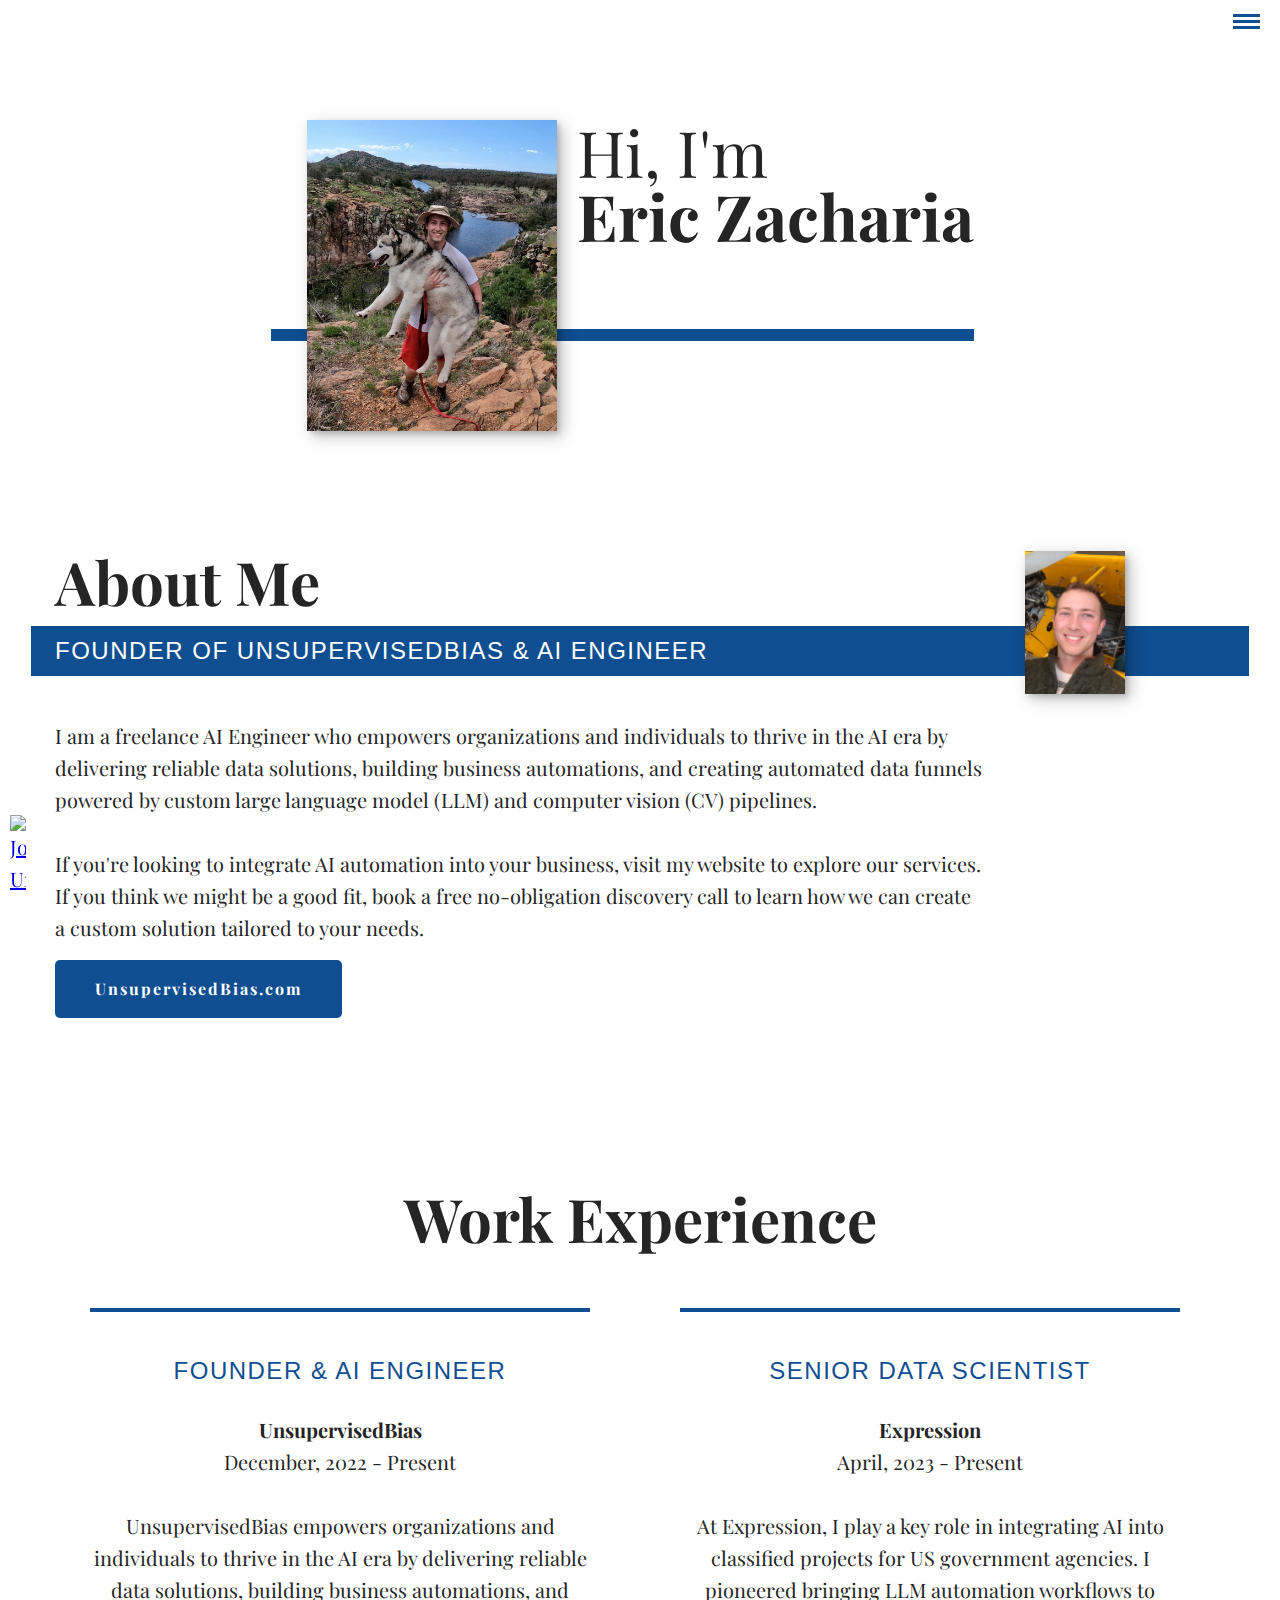
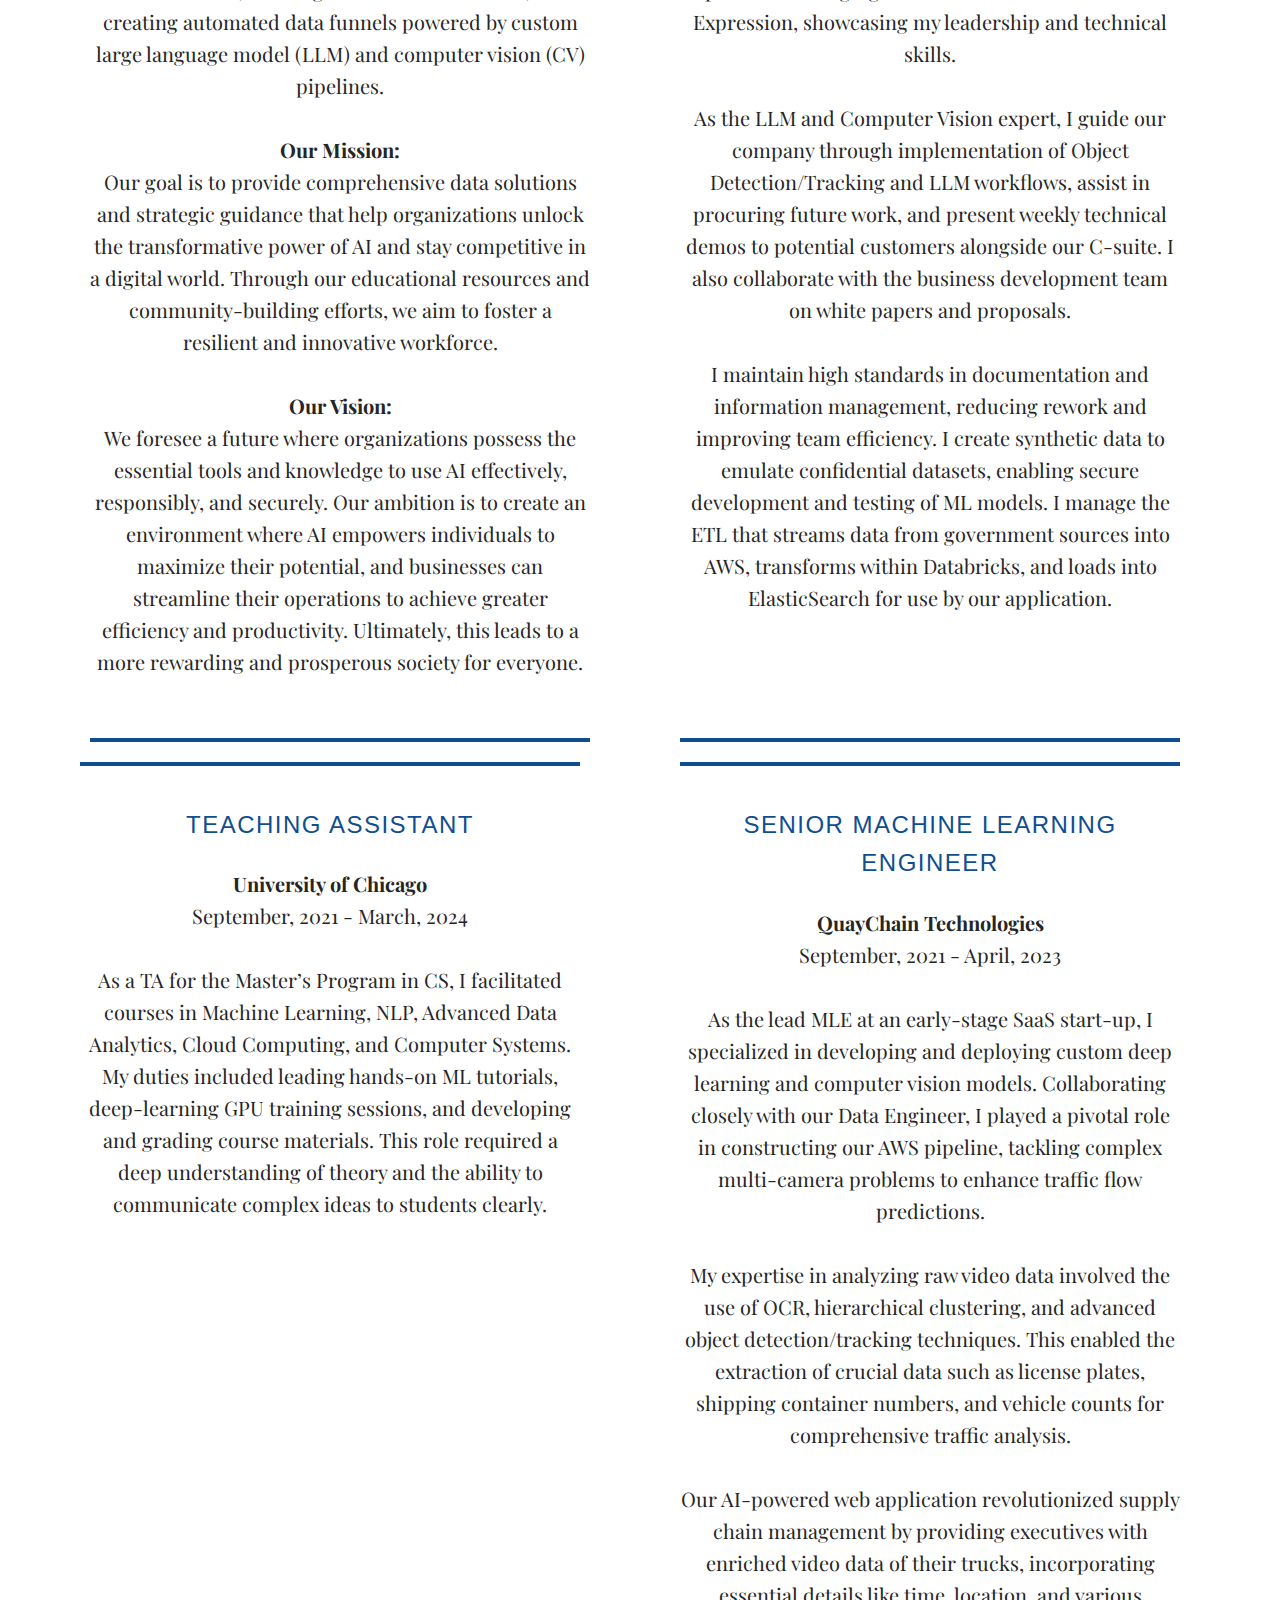
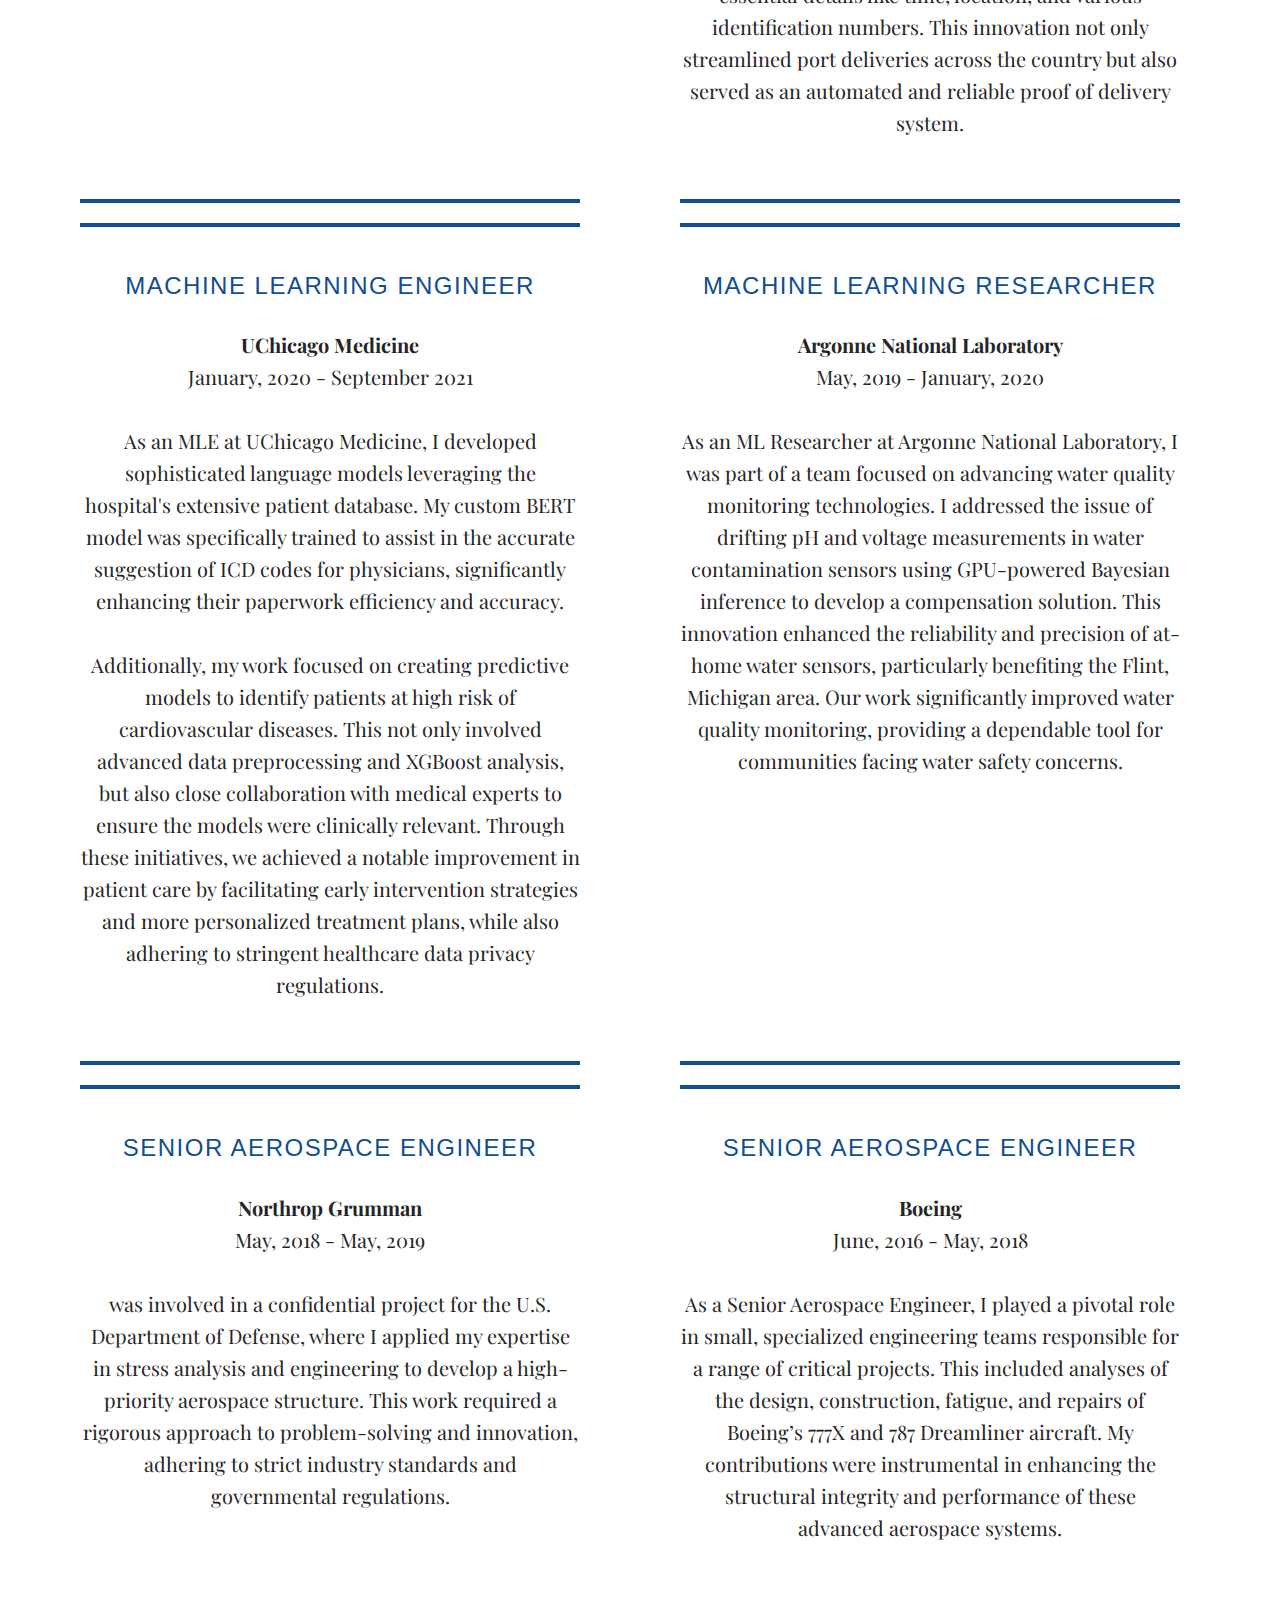
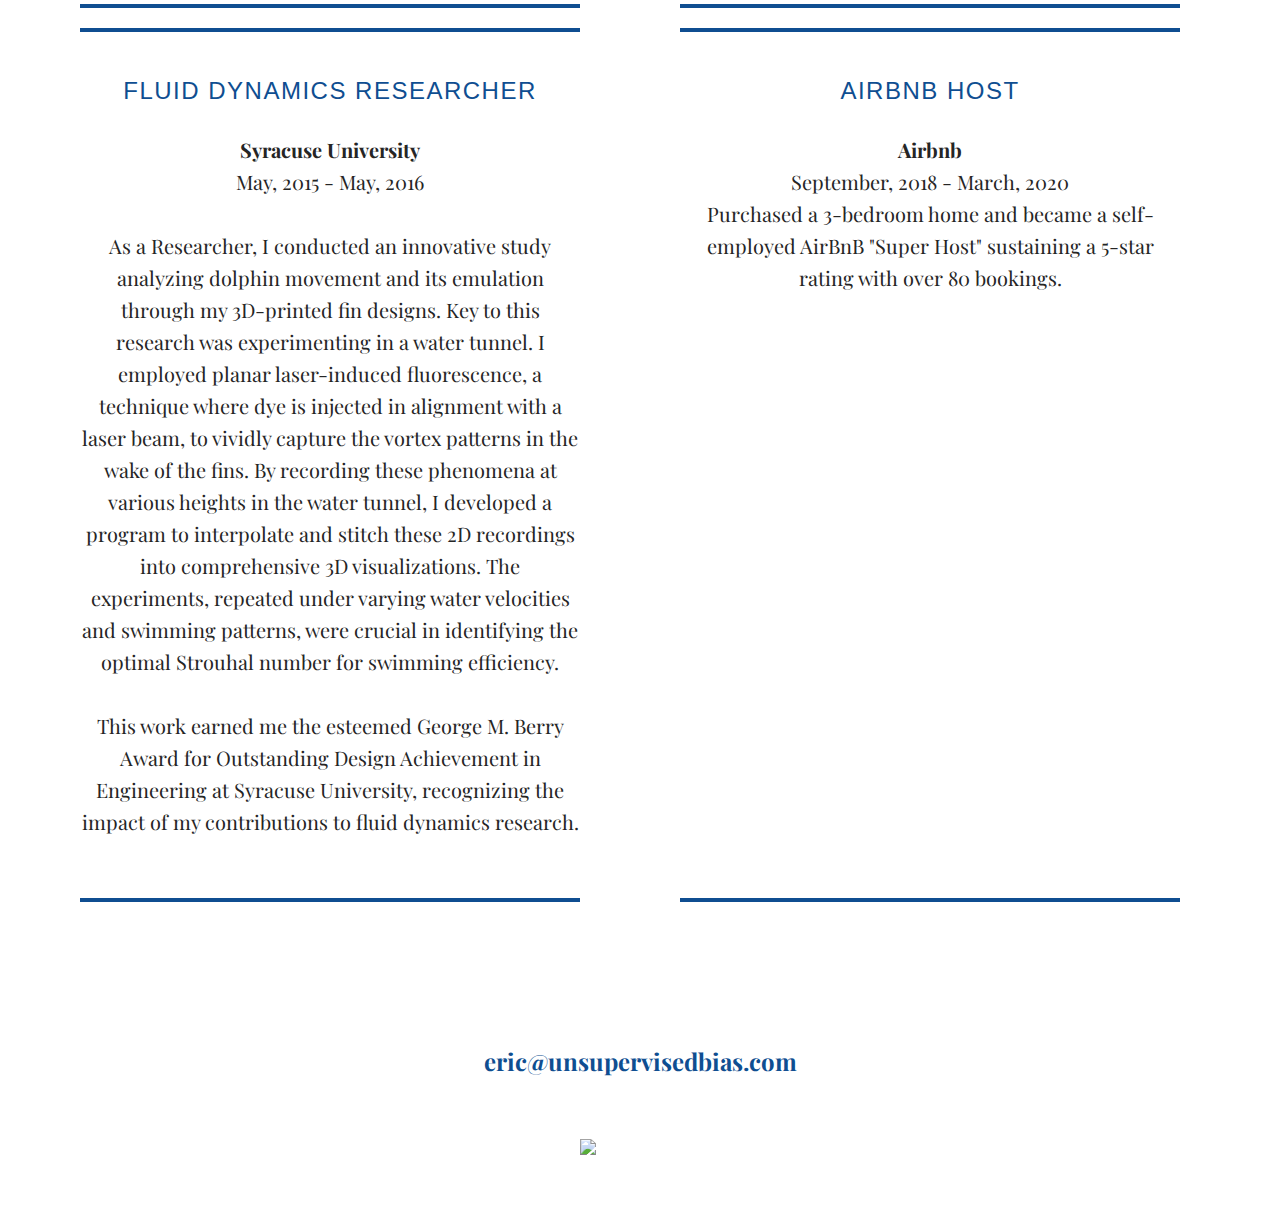
==== index.html @ 36de4a8a "changed icon from red to blue" ====
<!DOCTYPE html>
<html lang="en">

<head>
    <meta charset="UTF-8">
    <meta http-equiv="X-UA-Compatible" content="IE=edge,chrome=1">
    <meta name="viewport" content="width=device-width, initial-scale=1.0">
    <meta name="keywords" content="Personal Website, Machine Learning">
    <meta name="author" content="Eric Zacharia">
    <meta property="og:image" content="img/website_preview.jpg">
    <meta property="og:title" content="Eric Zacharia">
    <meta property="og:description"
        content="Eric Zacharia is an AI Engineer who empowers organizations and individuals to thrive in the AI era by delivering reliable data solutions, building business automations, and creating automated data funnels powered by custom large language model (LLM) and computer vision (CV) pipelines.">
    <!-- <link rel="icon" href="img/icon.ico"> -->
    <link rel="icon" type="image/png" sizes="56x56" href="img/DSIconBlue.png">
    <title>Eric Zacharia</title>
    <link rel="stylesheet" href="https://cdnjs.cloudflare.com/ajax/libs/normalize/7.0.0/normalize.min.css">
    <link rel="stylesheet" href="https://cdnjs.cloudflare.com/ajax/libs/font-awesome/5.11.2/css/all.css"
        integrity="sha256-46qynGAkLSFpVbEBog43gvNhfrOj+BmwXdxFgVK/Kvc=" crossorigin="anonymous" />
    <link href="https://fonts.googleapis.com/css?family=Playfair+Display:400,700,700i|" rel="stylesheet">
    <link rel="stylesheet" href="css/style.css">
</head>

<body>
    <a href="https://unsupervisedbias.com/" target="_blank"
        style="position: fixed; bottom: 5px; left: 10px; z-index: 1000;"><img
            src="https://unsupervisedbias.com/img/UB.png" alt="Join UnsupervisedBias"
            style="width: 32px; height: auto;"></a>

    <header>
        <button class="nav-toggle" aria-label="toggle navigation">
            <span class="hamburger"></span>
        </button>
        <nav class="nav">
            <ul class="nav__list">
                <li class="nav__item"><a href="#experience" class="nav__link">Experience</a></li>
                <li class="nav__item"><a href="#about" class="nav__link">About</a></li>
                <!-- <li class="nav__item"><a href="#projects" class="nav__link">Projects</a></li> -->
                <!-- <li class="nav__item"><a href="#skills" class="nav__link">Skills</a></li> -->
                <li class="nav__item"><a href="#contact" class="nav__link">Contact Me</a></li>
                <!-- <li class="nav__item"><a href="CV_EricZacharia.pdf" class="nav__link">Resum&eacute;</a></li> -->
            </ul>
        </nav>
    </header>

    <!-- Introduction -->
    <section class="intro" id="home">
        <h1 class="section__title section__title--intro">
            Hi, I'm <strong>Eric Zacharia</strong>
        </h1>
        <p class="section__subtitle section__subtitle--intro"></p>
        <img src="img/profileportrait.jpg" alt="a picture of Eric Zacharia" class="intro__img">
    </section>
    <!-- About Me -->
    <section class="about-me" id="about">
        <h2 class="section__title section__title--about">About Me</h2>
        <p class="section__subtitle section__subtitle--about">Founder of UnsupervisedBias & AI Engineer</p>

        <div class="about-me__body">
            <p>I am a freelance AI Engineer who empowers organizations and individuals to thrive in the AI era by delivering
                reliable data solutions, building business automations, and creating automated data funnels powered by
                custom large language model (LLM) and computer vision (CV) pipelines.
                <br><br>
                If you're looking to integrate AI automation into your business, visit my website to explore our
                services. If you think we might be a good fit, book a free no-obligation discovery call to learn how we
                can create a custom solution tailored to your needs. <br>

                <a href="https://unsupervisedbias.com/" class="btn">UnsupervisedBias.com</a>
            </p>
        </div>
        <img src="img/Eric.jpg" alt="Eric Zacharia, Founder of UnsupervisedBias" class="about-me__img">

    </section>

    <div>
    </div>


    <!-- My Experience -->
    <section class="my-experiences" id="experience">
        <h2 class="section__title section__title--experiences">Work Experience</h2>
        <div class="experiences">

            <div class="experience">
                <p class="section__subtitle section__subtitle--experience">Founder & AI Engineer</p>
                <p><b>UnsupervisedBias</b><br>December, 2022 - Present<br><br>
                    UnsupervisedBias empowers organizations and individuals to thrive in the AI era by delivering
                    reliable data solutions, building business automations, and creating automated data funnels powered
                    by custom large language model (LLM) and computer vision (CV) pipelines.

                    <br><br>
                    <b>Our Mission:</b><br>
                    Our goal is to provide comprehensive data solutions and strategic guidance that help organizations
                    unlock the transformative power of AI and stay competitive in a digital world. Through our
                    educational resources and community-building efforts, we aim to foster a resilient and innovative
                    workforce.
                    <br><br>
                    <b>Our Vision:</b><br>
                    We foresee a future where organizations possess the essential tools and knowledge to use AI
                    effectively, responsibly, and securely. Our ambition is to create an environment where AI empowers
                    individuals to maximize their potential, and businesses can streamline their operations to achieve
                    greater efficiency and productivity. Ultimately, this leads to a more rewarding and prosperous
                    society for everyone.
                </p>
            </div>
            <div class="experience">
                <p class="section__subtitle section__subtitle--experience">Senior Data Scientist</p>
                <p><b>Expression</b><br>April, 2023 - Present<br><br>
                    At Expression, I play a key role in integrating AI into classified projects for US government
                    agencies. I pioneered bringing LLM automation workflows to Expression, showcasing my leadership and
                    technical skills.
                    <br><br>
                    As the LLM and Computer Vision expert, I guide our company through implementation
                    of Object Detection/Tracking and LLM workflows, assist in procuring future work, and present weekly
                    technical demos to potential customers alongside our C-suite. I also collaborate with the business
                    development team on white papers and proposals.
                    <br><br>
                    I maintain high standards in documentation and information management, reducing rework and improving
                    team efficiency. I create synthetic data to emulate confidential datasets, enabling secure
                    development and testing of ML models. I manage the
                    ETL that streams data from government sources into AWS, transforms within Databricks, and loads into
                    ElasticSearch for use by our application.
                </p>
            </div>
            <div class="experience">
                <p class="section__subtitle section__subtitle--experience">Teaching Assistant</p>
                <p><b>University of Chicago</b><br>September, 2021 - March, 2024<br><br>
                    As a TA for the Master’s Program in CS, I facilitated courses in Machine Learning, NLP, Advanced
                    Data Analytics, Cloud Computing, and Computer Systems. My duties included leading hands-on ML
                    tutorials, deep-learning GPU training sessions, and developing and grading course materials. This
                    role required a deep understanding of theory and the ability to communicate complex ideas to
                    students clearly.
                </p>
            </div>
            <div class="experience">
                <p class="section__subtitle section__subtitle--experience">Senior Machine Learning Engineer</p>
                <p><b>QuayChain Technologies</b><br>September, 2021 - April, 2023<br><br>
                    As the lead MLE at an early-stage SaaS start-up, I specialized in developing and deploying custom
                    deep learning and computer vision models. Collaborating closely with our Data Engineer, I played a
                    pivotal role in constructing our AWS pipeline, tackling complex multi-camera problems to enhance
                    traffic flow predictions.
                    <br><br>
                    My expertise in analyzing raw video data involved the use of OCR, hierarchical clustering, and
                    advanced object detection/tracking techniques. This enabled the extraction of crucial data such as
                    license plates, shipping container numbers, and vehicle counts for comprehensive traffic analysis.
                    <br><br>
                    Our AI-powered web application revolutionized supply chain management by providing executives with
                    enriched video data of their trucks, incorporating essential details like time, location, and
                    various identification numbers. This innovation not only streamlined port deliveries across the
                    country but also served as an automated and reliable proof of delivery system.
                </p>
            </div>
            <div class="experience">
                <p class="section__subtitle section__subtitle--experience">Machine Learning Engineer</p>
                <p><b>UChicago Medicine</b><br>January, 2020 - September 2021 <br><br>
                    As an MLE at UChicago Medicine, I developed sophisticated language models leveraging the hospital's
                    extensive patient database. My custom BERT model was specifically trained to assist in the accurate
                    suggestion of ICD codes for physicians, significantly enhancing their paperwork efficiency and
                    accuracy.
                    <br><br>
                    Additionally, my work focused on creating predictive models to identify patients at high risk of
                    cardiovascular diseases. This not only involved advanced data preprocessing and XGBoost analysis,
                    but also close collaboration with medical experts to ensure the models were clinically relevant.
                    Through these initiatives, we achieved a notable improvement in patient care by facilitating early
                    intervention strategies and more personalized treatment plans, while also adhering to stringent
                    healthcare data privacy regulations.
                </p>
            </div>
            <div class="experience">
                <p class="section__subtitle section__subtitle--experience">Machine Learning Researcher</p>
                <p><b>Argonne National Laboratory</b><br>May, 2019 - January, 2020<br><br>
                    As an ML Researcher at Argonne National Laboratory, I was part of a team focused on advancing water
                    quality monitoring technologies. I addressed the issue of drifting pH and voltage measurements in
                    water contamination sensors using GPU-powered Bayesian inference to develop a compensation solution.
                    This innovation enhanced the reliability and precision of at-home water sensors, particularly
                    benefiting the Flint, Michigan area. Our work significantly improved water quality monitoring,
                    providing a dependable tool for communities facing water safety concerns.
                </p>
            </div>
            <div class="experience">
                <p class="section__subtitle section__subtitle--experience">Senior Aerospace Engineer</p>
                <p><b>Northrop Grumman</b><br>May, 2018 - May, 2019<br><br>
                    was involved in a confidential project for the U.S. Department of Defense, where I applied my
                    expertise in stress analysis and engineering to develop a high-priority aerospace structure. This
                    work required a rigorous approach to problem-solving and innovation, adhering to strict industry
                    standards and governmental regulations.
                </p>
            </div>
            <div class="experience">
                <p class="section__subtitle section__subtitle--experience">Senior Aerospace Engineer</p>
                <p><b>Boeing</b><br>June, 2016 - May, 2018<br><br>
                    As a Senior Aerospace Engineer, I played a pivotal role in small, specialized engineering teams
                    responsible for a range of critical projects. This included analyses of the design, construction,
                    fatigue, and repairs of Boeing’s 777X and 787 Dreamliner aircraft. My contributions were
                    instrumental in enhancing the structural integrity and performance of these advanced aerospace
                    systems.
                </p>
            </div>
            <div class="experience">
                <p class="section__subtitle section__subtitle--experience">Fluid Dynamics Researcher</p>
                <p><b>Syracuse University</b><br>May, 2015 - May, 2016<br><br>
                    As a Researcher, I conducted an innovative study analyzing dolphin movement and its emulation
                    through my 3D-printed fin designs. Key to this research was experimenting in a water tunnel. I
                    employed planar laser-induced fluorescence, a technique where dye is injected in alignment with a
                    laser beam, to vividly capture the vortex patterns in the wake of the fins. By recording these
                    phenomena at various heights in the water tunnel, I developed a program to interpolate and stitch
                    these 2D recordings into comprehensive 3D visualizations. The experiments, repeated under varying
                    water velocities and swimming patterns, were crucial in identifying the optimal Strouhal number for
                    swimming efficiency.
                    <br><br>
                    This work earned me the esteemed George M. Berry Award for Outstanding Design Achievement in
                    Engineering at Syracuse University, recognizing the impact of my contributions to fluid dynamics
                    research.
                </p>
            </div>
            <div class="experience">
                <p class="section__subtitle section__subtitle--experience">AirBnB Host</p>
                <p><b>Airbnb</b><br>September, 2018 - March, 2020<br>
                    Purchased a 3-bedroom home and became a self-employed AirBnB "Super Host" sustaining a 5-star
                    rating with over 80 bookings.
                </p>
            </div>
        </div>
        <!-- <a href="CV_EricZacharia.pdf" class="btn">Resum&eacute;</a> -->
    </section>

    <!-- Projects -->
    <!-- crop photos to 3x2 aspect ratio -->
    <!-- <section class="projects" id="projects">
        <h2 class="section__title section__title--projects">Projects and Activities</h2>
        <p class="section__subtitle section__subtitle--projects">A selection of my work</p>

        <div class="portfolio">
            <a href="https://github.com/ericzacharia/FrozenLakeQLearning" class="portfolio__item">
                <img src="img/projects/frozenlake.png" alt="reinforcement learning enviornment" class="portfolio__img">
                <div class="portfolio__text">
                    <h3 class="item__title">Reinforcement Learning Robot</h3>
                    <p class="item_body">Wrote DP and temporal difference algorithms to navigate a stochastic
                        environment. Optimized Double Q-Learning parameters through cross-validation for a 77% success
                        rate.
                    </p>
                </div>
            </a>
            <a href="https://github.com/ericzacharia/MusicGenreClassifier" class="portfolio__item">
                <img src="img/projects/musicgenre.png" alt="music genre classifier" class="portfolio__img">
                <div class="portfolio__text">
                    <h3 class="item__title">Predicting the Genre of Music from MP3s</h3>
                    <p class="item_body">Created a web app that transforms MP3s into spectrograms, which are passed
                        through a CNN that classifies the genre of music.
                    </p>
                </div>
            </a>
            <a href="https://github.com/ericzacharia/Predicting-Stocks-with-Twitter-Sentiment" class="portfolio__item">
                <img src="img/projects/TwitterSentimentThumbnail.png" alt="sentiment analysis video presentation"
                    class="portfolio__img">
                <div class="portfolio__text">
                    <h3 class="item__title">Predicting Stocks with Sentiment Analysis of Live Tweets</h3>
                    <p class="item_body">Created an intelligent bot to trade stocks based on the live opinions from
                        people on Twitter.</p>
                </div>
            </a>
            <a href="https://github.com/ericzacharia/MomentumTradingAlgorithm" class="portfolio__item">
                <img src="img/projects/QuantConnect.png" alt="Algorithmic Trading Platform" class="portfolio__img">
                <div class="portfolio__text">
                    <h3 class="item__title">Momentum Trading Algorithm</h3>
                    <p class="item_body">A momentum-based trading algorithm that beat the S&P 500 by 10% over a
                        3-month period.
                    </p>
                </div>
            </a>
            <a href="https://github.com/ericzacharia/CIFAR10_CNN" class="portfolio__item">
                <img src="img/projects/CIFAR10_CNN.png" alt="CIFAR10 image matrix" class="portfolio__img">
                <div class="portfolio__text">
                    <h3 class="item__title">Vanilla CNN Image Classifier</h3>
                    <p class="item_body">A CNN image classifier written from scratch (without PyTorch or
                        TensorFlow/Keras) using Python and NumPy.
                    </p>
                </div>
            </a>
            <a href="https://github.com/ericzacharia/MNIST_NN" class="portfolio__item">
                <img src="img/projects/MNIST_NN.png" alt="MNIST handwritten digits" class="portfolio__img">
                <div class="portfolio__text">
                    <h3 class="item__title">Vanilla NN Handwritten Digit Classifier</h3>
                    <p class="item_body">A NN handwritten digit classifier written from scratch (without PyTorch or
                        TensorFlow/Keras) using Python and NumPy.
                    </p>
                </div>
            </a>
            <a href="https://main.deg6uz3enw8fu.amplifyapp.com/" class="portfolio__item">
                <img src="img/projects/weddingwebsite.jpg" alt="Screenshot of Wedding Website" class="portfolio__img">
                <div class="portfolio__text">
                    <h3 class="item__title">Personal Wedding Website</h3>
                    <p class="item_body">Created a website for my own wedding.
                    </p>
                </div>
            </a>
            <a href="https://github.com/ericzacharia/DietPlannerApp" class="portfolio__item">
                <img src="img/projects/DietPlannerAppThubmnail.png" alt="picture of app icon" class="portfolio__img">
                <div class="portfolio__text">
                    <h3 class="item__title">Diet Planner iOS App</h3>
                    <p class="item_body">An app to help you keep track of your diet's macronutrient distribution</p>
                </div>
            </a>
            <a href="https://github.com/ericzacharia/SlackClone" class="portfolio__item">
                <img src="img/projects/login.png" alt="picture of slack clone login page" class="portfolio__img">
                <div class="portfolio__text">
                    <h3 class="item__title">Slack Clone</h3>
                    <p class="item_body">A single-page web application made with asynchronous JavaScript and Python
                        Flask</p>
                </div>
            </a>
            <a href="https://github.com/ericzacharia/ComparativeMarketAnalysis" class="portfolio__item">
                <img src="img/projects/CAS.png" alt="Linear Regression Model" class="portfolio__img">
                <div class="portfolio__text">
                    <h3 class="item__title">Comparative Market Analysis</h3>
                    <p class="item_body">Implemented a linear regression model to perform a comparative
                        market analysis for my home before listing it on the market.
                    </p>
                </div>
            </a>
            <a href="https://github.com/ericzacharia/MarkovSpeakerRecognition" class="portfolio__item">
                <img src="img/projects/speaker_recognition.png" alt="two different speakers" class="portfolio__img">
                <div class="portfolio__text">
                    <h3 class="item__title">Markov Speaker Recognition</h3>
                    <p class="item_body">A program that guesses the speaker of a given text using a hash table and a
                        markov model</p>
                </div>
            </a>
            <a href="https://github.com/ericzacharia/BlackJack" class="portfolio__item">
                <img src="img/projects/BlackJackGame.png" alt="picture of blackjack game in Python"
                    class="portfolio__img">
                <div class="portfolio__text">
                    <h3 class="item__title">Python Blackjack Game</h3>
                    <p class="item_body">An example of my Object-Oriented Programming experience with Python</p>
                </div>
            </a>
            <a href="https://github.com/ericzacharia/Compiler_Nand2Tetris" class="portfolio__item">
                <img src="img/projects/compiler.png" alt="A compiler graphic" class="portfolio__img">
                <div class="portfolio__text">
                    <h3 class="item__title">Compiler for the Jack Programming Language</h3>
                    <p class="item_body">My compiler for the Jack Programming Language, from the open source Nand2Tetris
                        course, written in Python</p>
                </div>
            </a>
            <a href="https://github.com/ericzacharia/BlobVideoGame_Nand2Tetris" class="portfolio__item">
                <img src="img/projects/Blob.png" alt="A screenshot of Blob" class="portfolio__img">
                <div class="portfolio__text">
                    <h3 class="item__title">Blob Video Game</h3>
                    <p class="item_body">Inspired by the Snake Game and agar.io. Blob’s radius increases with each
                        smaller blob consumed, while evading the increasing number of poison pellets.</p>
                </div>
            </a>
            <a href="https://github.com/ericzacharia/VMToAssembly_Nand2Tetris" class="portfolio__item">
                <img src="img/projects/assembly.jpg" alt="An assembly graphic" class="portfolio__img">
                <div class="portfolio__text">
                    <h3 class="item__title">Virtual Machine to Assembly Translator</h3>
                    <p class="item_body">A Python program that translates virtual machine files into assembly language
                        files.</p>
                </div>
            </a>
            <a href="https://github.com/ericzacharia/CaesarCypher" class="portfolio__item">
                <img src="img/projects/Caesar.jpg" alt="A picture of Caesar" class="portfolio__img">
                <div class="portfolio__text">
                    <h3 class="item__title">Caesar Cypher</h3>
                    <p class="item_body">A Python program that encrypts and decrpyts files using the Caesar Cypher
                        method.</p>
                </div>
            </a>
            <a href="https://github.com/ericzacharia/Stock-History-Graph-Generator" class="portfolio__item">
                <img src="img/projects/stock.jpg" alt="A graph of MSFT stock" class="portfolio__img">
                <div class="portfolio__text">
                    <h3 class="item__title">Stock API Graph Generator</h3>
                    <p class="item_body">A Python program that graphs the closing stock price for the past 20 years of a
                        given stock symbol.</p>
                </div>
            </a>
            <a href="https://github.com/ericzacharia/Authorship" class="portfolio__item">
                <img src="img/projects/shakespeare.jpg" alt="A photo of William Shakespeare" class="portfolio__img">
                <div class="portfolio__text">
                    <h3 class="item__title">Authorship Verification</h3>
                    <p class="item_body">Prints the proportion of 1-letter, 2-letter, …, and 13+ letter words in an
                        input text file. The proportions are compared to a known text known to check against plagarism.
                    </p>
                </div>
            </a>
            <a href="https://github.com/ericzacharia/RomanNumeralTranslator" class="portfolio__item">
                <img src="img/projects/romannumeral.jpg" alt="A photo of Roman numeral engravings in New York"
                    class="portfolio__img">
                <div class="portfolio__text">
                    <h3 class="item__title">Roman Numeral Translator</h3>
                    <p class="item_body">A Python program that translates Roman numerals into Arabic numbers.</p>
                </div>
            </a>
            <a class="portfolio__item">
                <img src="img/projects/rentvsbuy.png" alt="picture of Buy vs Rent spreadsheet" class="portfolio__img">
                <div class="portfolio__text">
                    <h3 class="item__title">Buy vs Rent Calculator (no link)</h3>
                    <p class="item_body">A spreadsheet that helps you decide whther to buy or rent a home in your area
                    </p>
                </div>
            </a>
            <a href="https://github.com/ericzacharia?tab=repositories" class="portfolio__item">
                <img src="img/projects/code.jpg" alt="picture of code" class="portfolio__img">
                <div class="portfolio__text">
                    <h3 class="item__title">GitHub Repository</h3>
                    <p class="item_body">Python and web development projects since the start of my journey.</p>
                </div>
            </a>
            <a href="https://www.youtube.com/watch?v=ayPEDyC2Sqw" class="portfolio__item">
                <img src="img/projects/pipersunset.png" alt="picture of a sunset and the wing of a piper cherokee"
                    class="portfolio__img">
                <div class="portfolio__text">
                    <h3 class="item__title">Certified Private Pilot</h3>
                    <p class="item_body">Videos to remember my early flight experiences.</p>
                </div>
            </a>
            <a href="https://www.youtube.com/watch?v=-avqQ-vs4H8&list=PLKIIQahKs5SEXn9dX2b4A6B1Ggfh8m1MQ&index=1"
                class="portfolio__item">
                <img src="img/projects/research.jpg" alt="picture of a von Karman vortex street" class="portfolio__img">
                <div class="portfolio__text">
                    <h3 class="item__title">Hydrodynamics of Dolphin Caudal Fins</h3>
                    <p class="item_body">Videos to remember my research experience.</p>
                </div>
            </a>
            <a href="https://www.youtube.com/watch?v=-Fq1wf9Vics" class="portfolio__item">
                <img src="img/projects/DBF.jpg" alt="picture of a model airplane designed on SolidWorks"
                    class="portfolio__img">
                <div class="portfolio__text">
                    <h3 class="item__title">Aircraft Design, Build, Fly competition</h3>
                    <p class="item_body">Final Flight video. </p>
                </div>
            </a>
        </div>
        <a href="img/PredictingTheGenreOfMusicWithCNNs.pdf" class="btn"><i>Predicting the Genre of Music Samples without
                Extracting Audio Features using a Convolutional Neural Network</i>,
            2021</a> <br>
        <a href="img/Predicting the Stock Market using the BERT Model and Sentiment Analysis of Live Tweets.pdf"
            class="btn"><i>Predicting the Stock Market using the BERT Model and Sentiment Analysis of Live Tweets</i>,
            2021</a><br>
        <a href="img/Hydrodynamics_of_Dolphin_Caudal_Fins.pdf" class="btn"><i>Hydrodynamics of Dolphin Caudal Fins</i>,
            2016</a>

    </section> -->

    <!-- Skills -->
    <!-- <section id="skills">
        <div class="container">
            <div class="row">
                <div class="col-lg-12 text-center">
                    <h2 class="section-heading text-uppercase">Skills</h2>
                    <h3 class="section-subheading text-muted">Advanced</h3>
                    <div class="skills_imgs">
                        <img class="img-tech" src="img/skills/python.png" alt="Python">
                        <img class="img-tech" src="img/skills/AWS.png" alt="Amazon Web Services">
                        <img class="img-tech" src="img/skills/numpy.png" alt="NumPy">
                        <img class="img-tech" src="img/skills/pandas.png" alt="Pandas">
                        <img class="img-tech" src="img/skills/pytorch.png" alt="PyTorch">
                        <img class="img-tech" src="img/skills/tensorflow.png" alt="tensorflow">
                        <img class="img-tech" src="img/skills/huggingface.png" alt="Hugging Face">
                        <img class="img-tech" src="img/skills/jupyter.png" alt="Jupyter">
                        <img class="img-tech" src="img/skills/colab.png" alt="Google Colab">
                        <img class="img-tech" src="img/skills/scikit-learn.jpg" alt="Sklearn">
                        <img class="img-tech" src="img/skills/sql.png" alt="SQL">
                        <img class="img-tech" src="img/skills/matplotlib.png" alt="matplotlib">
                        <img class="img-tech" src="img/skills/QuantConnect.png" alt="QuantConnect">
                        <img class="img-tech" src="img/skills/html.png" alt="HTML">
                        <img class="img-tech" src="img/skills/css.png" alt="CSS">
                        <img class="img-tech" src="img/skills/visual_studio_code.png" alt="Visual Studio Code">
                        <img class="img-tech" src="img/skills/terminal.png" alt="Terminal">
                        <img class="img-tech" src="img/skills/GitBash.jpg" alt="Git Bash">
                        <img class="img-tech" src="img/skills/git.png" alt="Git">
                        <img class="img-tech" src="img/skills/github.png" alt="GitHub">
                        <img class="img-tech" src="img/skills/matlab.png" alt="MATLAB">
                        <img class="img-tech" src="img/skills/latex.png" alt="LaTeX">
                        <img class="img-tech" src="img/skills/excel.png" alt="Excel">
                        <img class="img-tech" src="img/skills/powerpoint.png" alt="Powerpoint">
                        <img class="img-tech" src="img/skills/word.png" alt="Word">
                        <img class="img-tech" src="img/skills/windows.png" alt="Window OS">
                        <img class="img-tech" src="img/skills/apple.png" alt="Mac OS">
                    </div>

                    <h3 class="section-subheading text-muted">Dabbled</h3>
                    <div class="skills_imgs">
                        <img class="img-tech" src="img/skills/docker.png" alt="Docker">
                        <img class="img-tech" src="img/skills/fastapi.png" alt="Fast API">
                        <img class="img-tech" src="img/skills/alpaca.png" alt="Alpaca API">
                        <img class="img-tech" src="img/skills/pymc3.png" alt="PyMC3">
                        <img class="img-tech" src="img/skills/xgboost.png" alt="xgboost">
                        <img class="img-tech" src="img/skills/Networkx.png" alt="Networkx">
                        <img class="img-tech" src="img/skills/twitterAPI.jpeg" alt="Twitter API">
                        <img class="img-tech" src="img/skills/tweepy.png" alt="Tweepy">
                        <img class="img-tech" src="img/skills/seaborn.png" alt="Seaborn">
                        <img class="img-tech" src="img/skills/pycharm.png" alt="PyCharm">
                        <img class="img-tech" src="img/skills/atom.png" alt="Atom">
                        <img class="img-tech" src="img/skills/Go.png" alt="Go programming language">
                        <img class="img-tech" src="img/skills/flask.jpg" alt="Flask">
                        <img class="img-tech" src="img/skills/gitlab.png" alt="GitLab">
                        <img class="img-tech" src="img/skills/json.png" alt="JSON">
                        <img class="img-tech" src="img/skills/javascript.png" alt="JavaScript">
                        <img class="img-tech" src="img/skills/react.png" alt="React.js">
                        <img class="img-tech" src="img/skills/jquery.png" alt="Jquery">
                        <img class="img-tech" src="img/skills/php.png" alt="PHP">
                        <img class="img-tech" src="img/skills/apache.png" alt="Apache">
                        <img class="img-tech" src="img/skills/bootstrap.png" alt="Bootstrap">
                        <img class="img-tech" src="img/skills/azure_devops.png" alt="Azure">
                        <img class="img-tech" src="img/skills/scala.png" alt="Scala">
                        <img class="img-tech" src="img/skills/spark.png" alt="Spark">
                    </div>

                </div>
            </div>


        </div>
        </div>
    </section> -->


    <!-- Relevent Coursework-->
    <!-- <section class="coursework" id="coursework">
        <h2 class="section__title section__title--skills">CS Coursework</h2>
        <p class="courses__description">Click to find out more details about each class below on the University of
            Chicago's website.</p>
        <ul class="course-list">

            <a href="https://mpcs-courses.cs.uchicago.edu/2021-22/autumn/courses/53112">
                <li class="course course_ml">
                    <p class="section__subtitle section__subtitle--course">Advanced Data Analytics</p>
                    <p>Autumn 2021</p>
                    <da>Data Analytics Specialization</da>
                </li>
            </a><a href="https://mpcs-courses.cs.uchicago.edu/2021-22/autumn/courses/52560">
                <li class="course">
                    <p class="section__subtitle section__subtitle--course">Applied Financial Technology</p>
                    <p>Autumn 2021</p>
                </li>
            </a>

            <a href="https://mpcs-courses.cs.uchicago.edu/2021-22/autumn/courses/53001">
                <li class="course course_ml">
                    <p class="section__subtitle section__subtitle--course">Databases</p>
                    <p>Autumn 2021</p>
                    <da>Data Analytics Specialization</da>
                </li>
            </a>
            <a href="https://mpcs-courses.cs.uchicago.edu/2021-22/summer/courses/53113">
                <li class="course course_ml">
                    <p class="section__subtitle section__subtitle--course">Natural Language Processing</p>
                    <p>Summer 2021</p>
                    <da>Data Analytics Specialization</da>
                </li>
            </a>
            <a href="https://mpcs-courses.cs.uchicago.edu/2020-21/summer/courses/51039">
                <li class="course">
                    <p class="section__subtitle section__subtitle--course">Mobile Software Development</p>
                    <p>Summer 2021</p>
                </li>
            </a>
            <a href="https://mpcs-courses.cs.uchicago.edu/2020-21/spring/courses/53111">
                <li class="course course_ml">
                    <p class="section__subtitle section__subtitle--course">Machine Learning</p>
                    <p>Spring 2021</p>
                    <da>Data Analytics Specialization</da>
                </li>
            </a>
            <a href="https://mpcs-courses.cs.uchicago.edu/2020-21/spring/courses/52060">

                <li class="course">
                    <p class="section__subtitle section__subtitle--course">Parallel Programming</p>
                    <p>Spring 2021</p>
                </li>
            </a>
            <a href="https://mpcs-courses.cs.uchicago.edu/2020-21/spring/courses/51052">
                <li class="course">
                    <p class="section__subtitle section__subtitle--course">Advanced Python</p>
                    <p>Spring 2021</p>
                </li>
            </a>
            <a href="https://mpcs-courses.cs.uchicago.edu/2020-21/winter/courses/53110">
                <li class="course course_ml">
                    <p class="section__subtitle section__subtitle--course">Foundations of Computatonal Data Analysis</p>
                    <p>Winter 2021</p>
                    <da>Data Analytics Specialization</da>
                </li>
            </a>
            <a href="https://mpcs-courses.cs.uchicago.edu/2020-21/winter/courses/52553-2">
                <li class="course">
                    <p class="section__subtitle section__subtitle--course">Web Development</p>
                    <p>Winter 2021</p>
                </li>
            </a>
            <a href="https://mpcs-courses.cs.uchicago.edu/2020-21/winter/courses/55001-1">
                <li class="course">
                    <p class="section__subtitle section__subtitle--course">Algorithms</p>
                    <p>Winter 2021</p>
                </li>
            </a>
            <a href="https://mpcs-courses.cs.uchicago.edu/2020-21/autumn/courses/51042-1">
                <li class="course">
                    <p class="section__subtitle section__subtitle--course">Intermediate Python Programming</p>
                    <p>Autumn 2020</p>
                </li>
            </a>
            <a href="https://mpcs-courses.cs.uchicago.edu/2020-21/autumn/courses/52011-3">
                <li class="course">
                    <p class="section__subtitle section__subtitle--course">Introduction to Computer Systems</p>
                    <p>Autumn 2020</p>
                </li>
            </a>
            <a href="https://mpcs-courses.cs.uchicago.edu/2020-21/autumn/courses/50103-1">
                <li class="course">
                    <p class="section__subtitle section__subtitle--course">Discrete Mathematics</p>
                    <p>Autumn 2020</p>
                </li>
            </a>
        </ul>
    </section>
 -->
    <!-- Contact Me -->
    <section class="contact" id="contact">
        <a href="mailto:eric@unsupervisedbias.com" class="contact__link">eric@unsupervisedbias.com</a>
        <ul class="social-list">
            <li class="social-list__item">
                <a class="social-list__link" href="https://unsupervisedbias.com/">
                    <img src="https://unsupervisedbias.com/img/UB.png" alt="Unsupervised Bias Logo" class="custom-icon">
                </a>
            </li>
            <li class="social-list__item">
                <a class="social-list__link" href="https://www.linkedin.com/in/ericzacharia/">
                    <i class="fab fa-linkedin"></i>
                </a>
            </li>
            <li class="social-list__item">
                <a class="social-list__link" href="https://github.com/ericzacharia">
                    <i class="fab fa-github"></i>
                </a>
            </li>
        </ul>
    </section>

    <script src="index.js"></script>

</body>

</html>
---- css/style.css ----
/* @import url('https://fonts.googleapis.com/css2?family=Montserrat:wght@400&display=swap');
@import url('https://fonts.googleapis.com/css2?family=Titillium+Web:wght@300&display=swap');
@import url('https://fonts.googleapis.com/css2?family=Titillium+Web:wght@700&display=swap'); */
*,
*::before,
*::after {
  box-sizing: border-box;
}

:root {
  --ff-primary: 'Playfair Display', Serif;
  --ff-secondary: 'Source Sans Regular', Sans-Serif;
  --fw-reg: 400;
  --fw-bold: 700;
  --clr-light: #fff;
  --clr-dark: #252525;
  --clr-accent: #0f4e91;
  --fs-h1: 3rem;
  --fs-h2: 2.25rem;
  --fs-h3: 1.0rem;
  --fs-body: 1.125rem;
  --bs: 0.25em 0.25em 0.75em rgba(0, 0, 0, .25),
    0.125em 0.125em 0.25em rgba(0, 0, 0, .15);
}

@media (min-width: 900px) {
  :root {
    --fs-h1: 4rem;
    --fs-h2: 3.75rem;
    --fs-h3: 1.5rem;
    --fs-body: 1.25rem;
  }
}

/* General styles */
html {
  scroll-behavior: smooth;
}


body {
  background: var(--clr-light);
  color: var(--clr-dark);
  margin: 0;
  font-family: var(--ff-primary);
  font-size: var(--fs-body);
  line-height: 1.6;

}

.item_body {
  font-size: 0.85rem;

}

section {
  padding: 3em 2em;
}

img {
  display: block;
  max-width: 50%;
}

strong {
  font-weight: var(--fw-bold)
}

:focus {
  outline: 3px solid var(--clr-accent);
  outline-offset: 5px;
}

/* Buttons */
.btn {
  display: inline-block;
  padding: 1em 2.5em;
  margin-top: 1em;
  background: var(--clr-accent);
  color: var(--clr-light);
  text-decoration: none;
  cursor: pointer;
  font-size: 1rem;
  letter-spacing: 2px;
  font-weight: var(--fw-bold);
  transition: transform 200ms ease-in-out;
  border-radius: 5px;
}

.custom-icon {
  width: 24px;
  /* Adjust the width to the desired size */
  height: 24px;
  /* Adjust the height to the desired size */
  display: inline-block;
  vertical-align: middle;
}

.btn:hover {
  transform: scale(1.1);
}

/* Typography */
h1,
h2,
h3 {
  line-height: 1;
  margin: 0;
}

h1 {
  font-size: var(--fs-h1)
}

h2 {
  font-size: var(--fs-h2)
}

h3 {
  font-size: var(--fs-h3)
}

.section__title {
  margin-bottom: .25em;
}

.section__title--intro {
  font-weight: var(--fw-reg);
}

.section__title--intro strong {
  display: block;
}

.section__subtitle {
  margin: 0;
  font-size: var(--fs-h3);
  font-family: var(--ff-secondary);
  color: var(--clr-light);
  text-transform: uppercase;
  letter-spacing: 1.5px;
}

.section__subtitle--skills {
  color: var(--clr-dark);
  margin-bottom: -1em;
}

.section__subtitle--course,
.section__subtitle--experience,
.section__subtitle--projects {
  color: var(--clr-accent);
  margin-bottom: 1em;
}

.section__subtitle--intro,
.section__subtitle--about {
  background: var(--clr-accent);
  padding: .25em 1em;
  margin-bottom: 1em;
}

/* header */
header {
  display: flex;
  justify-content: space-between;
  padding: 1.5em;
  background: var(--clr-light);
}

.nav {
  position: fixed;
  background: var(--clr-dark);
  color: var(--clr-light);
  top: 0;
  bottom: 0;
  left: 0;
  right: 0;
  z-index: 100;
  transform: translateX(100%);
  transition: transform 250ms cubic-bezier(.5, 0, .5, 1);
}

.nav__list {
  list-style: none;
  display: flex;
  height: 100%;
  flex-direction: column;
  justify-content: space-evenly;
  align-items: center;
  margin: 0;
  padding: 0;
}

.nav__link {
  color: var(--clr-light);
  font-weight: var(--fw-bold);
  font-size: var(--fs-h2);
  text-decoration: none;
  text-transform: uppercase;
  letter-spacing: 2px;
  position: relative;
}

.nav__link::before,
.nav__link::after {
  content: "";
  width: 100%;
  height: 4px;
  background-color: var(--clr-accent);
  position: absolute;
  left: 0;
  transform: scaleX(0);
  transition: transform 0.5s;
}

.nav__link::after {
  bottom: 0;
  transform-origin: right;
}

.nav__link::before {
  top: 0;
  transform-origin: left;
}

.nav__link:hover::before,
.nav__link:hover::after {
  transform: scaleX(1);
}

.nav-toggle {
  padding: .5em;
  background: transparent;
  border: 0;
  cursor: pointer;
  position: absolute;
  right: 1em;
  top: 1em;
  z-index: 1000;
}

.nav-open .nav {
  transform: translateX(0);
}

.nav-open .nav-toggle {
  position: fixed;
}

.nav-open .hamburger {
  transform: rotate(.625turn);
}

.nav-open .hamburger::before {
  transform: rotate(90deg) translateX(-6px);
}

.nav-open .hamburger::after {
  opacity: 0;
}

.hamburger {
  display: block;
  position: relative;
}

.hamburger,
.hamburger::before,
.hamburger::after {
  background: var(--clr-accent);
  width: 2em;
  height: 3px;
  transition: transform 250ms ease-in-out;
}

.hamburger::before,
.hamburger::after {
  content: '';
  position: absolute;
  left: 0;
  right: 0;
}

.hamburger::before {
  top: 6px;
}

.hamburger::after {
  bottom: 6px;
}

/*  Intro section  */
.intro {
  position: relative;
}

.intro__img {
  box-shadow: var(--bs);
}

@media (min-width: 1300px) {
  .intro {
    --fs-h1: 8rem;
  }
}

@media (min-width: 800px) {
  .intro {
    display: grid;
    width: min-content;
    margin: 0 auto;
    grid-column-gap: 1em;
    grid-template-areas:
      "img title"
      "img subtitle";
    grid-template-columns: min-content max-content;
  }

  .intro__img {
    grid-area: img;
    min-width: 250px;
    position: relative;
    z-index: 2;
  }

  .section__subtitle--intro {
    align-self: start;
    grid-column: -1 / 1;
    grid-row: 2;
    text-align: right;
    position: relative;
    left: -1.5em;
    width: calc(100% + 1.5em);
  }
}

/*  My Experience section  */
.my-experiences {
  background-image: url(../img/services-bg.jpg);
  background-size: cover;
  /* background-blend-mode: multiply; */
  color: var(--clr-dark);
  text-align: center;
}

.section__title--experiences {
  color: var(--clr-dark);
  position: relative;
  margin: 0.5em auto 1em;
}

.experience {
  max-width: 500px;
  min-width: 300px;
  margin: 0 auto;
  border-top: 4px solid var(--clr-accent);
  border-bottom: 4px solid var(--clr-accent);
  padding-top: 2em;
  padding-bottom: 2em;
  margin-bottom: 1em;
}

.experience ul {
  font-size: 12px;
  text-align: left;
}

#long {
  font-size: 11px;
}

@media (min-width: 800px) {
  .experiences {
    display: grid;
    grid-template-columns: repeat(2, minmax(350px, 1fr));
    max-width: 1500px;
    margin-left: auto;
    margin-right: auto;
    margin-top: auto;
  }

  .experience+.experience {
    margin-left: 2em;
  }

  .experience ul {
    font-size: 16px;
  }

  #long {
    font-size: 13px;
  }
}



/* About Me Section */
.about-me {
  max-width: 1250px;
  margin: 0 auto;
}

.about-me__img {
  box-shadow: var(--bs);
}

@media (min-width: 600px) {
  .about-me {
    display: grid;
    grid-template-columns: 1fr 200px;
    grid-template-areas:
      "title img"
      "subtitle img"
      "text img";
    grid-column-gap: 2em;
  }

  .section__title--about {
    grid-area: title;
  }

  .section__subtitle--about {
    grid-column: 1 / -1;
    grid-row: 2;
    position: relative;
    left: -1em;
    width: calc(100% + 2em);
    padding-left: 1em;
    padding-right: calc(200px + 4em);
  }

  .about-me__img {
    grid-area: img;
    position: relative;
    z-index: 2;
  }
}

/* My Projects */
.projects {
  color: var(--clr-dark);
  text-align: center;
}

.portfolio {
  display: grid;
  grid-template-columns: repeat(3, minmax(350px, 1fr));
  max-width: 1400px;
  margin: 0 auto;
}

@media (min-width: 1251px) {
  .portfolio__text {
    font-size: 12px;
  }
}

@media (max-width: 1250px) {
  .portfolio {
    display: grid;
    grid-template-columns: repeat(2, minmax(350px, 1fr));
    max-width: 1500px;
    margin: 0 auto;
  }
}

@media (max-width: 639px) {
  .portfolio {
    display: grid;
    grid-template-columns: repeat(1, minmax(350px, 1fr));
    max-width: 1500px;
    margin: 0 auto;
  }
}

.portfolio__text {
  color: var(--clr-light);
  position: absolute;
  top: 50%;
  left: 50%;
  transform: translate(-50%, -50%);
  opacity: 0;
  transition: opacity ease-out 250ms;
}

.portfolio__item {
  background: var(--clr-accent);
  text-align: center;
  position: relative;
  overflow: hidden;
}

.portfolio__item::before,
.portfolio__item::after {
  content: '';
  position: absolute;
  top: 1.25em;
  bottom: 1.25em;
  left: 1.25em;
  right: 1.25em;
}

.portfolio__item::after {
  border-top: 3px solid var(--clr-light);
  border-bottom: 3px solid var(--clr-light);
  transform: scale(0, 1);
  transition: transform ease-out 250ms;
}

.portfolio__item:hover::after {
  transform: scale(1, 1);
}

.portfolio__img {
  max-width: 100%;
  opacity: 1;
  transition:
    transform 250ms cubic-bezier(0.5, 0, 0.5, 1),
    opacity ease-out 250ms;
}

.portfolio__item:hover .portfolio__img {
  opacity: 0.3;
  transform: scale(1.2);
}

.portfolio__item:hover .portfolio__text {
  opacity: 1;
  /* font-size: 1px; */
}

.portfolio__item:focus {
  position: relative;
  z-index: 2;
}

/* Skills */

#skills {
  background: var(--clr-light);
  max-width: 1250px;
  margin: 0 auto;
  text-align: center;
}

#skills h3 {
  padding-top: 10px;
  padding-bottom: 10px;
  ;
  color: #0f4e91;
  font-size: 28px;
}

.skills_imgs {
  display: flex;
  justify-content: center;
  flex-wrap: wrap;
}

.img-tech {
  width: 12%;
  height: 12%;
  padding: 5px;
}

.img-tech:hover {
  transform: scale(1.1);
  cursor: pointer;
  transition: transform ease-out 250ms;

}

/* Coursework */
.coursework {
  margin: auto;
  text-align: center;
  max-width: 1400px;
}

.courses__description {
  color: var(--clr-accent);

}

.coursework a {
  text-decoration: none;
}

.course:hover {
  transform: scale(1.02);
  cursor: pointer;
}

.course-list {
  list-style: none;
}

@media (min-width: 600px) {
  .course-list {
    list-style: none;
    display: grid;
    width: auto;
    grid-template-areas: "a a a";
    /* grid-auto-columns: 450px; */
    grid-auto-rows: 250px;
    gap: 10px;
  }

  .course-list li {
    height: 250px;
  }
}

.course {
  text-align: left;
  padding: 1em 1em;
  margin-bottom: 1em;
  border-radius: 15px;
  box-shadow: var(--bs);
}

.course p {
  color: #0f4e91;
}

da {
  color: #0f4e91;
  font-family: Arial;
  font-size: 16px;
}

.course_ml {
  background-color: #80000023;
}

/* Contact */
.contact {
  background: var(--clr-light);
  color: var(--clr-accent);
  text-align: center;
  padding: 2.5em 0;
  font-size: var(--fs-h3);
}

.contact a {
  color: inherit;
  text-decoration: none;
}

.contact__link {
  font-weight: var(--fw-bold);
}

.contact__link:hover,
.social-list__link:hover {
  opacity: .7;
}

.contact__link:hover {
  text-decoration: underline;
}

.social-list {
  list-style: none;
  display: flex;
  justify-content: center;
  margin: 2em 0 0;
  padding: 0;
}

.social-list__item {
  margin: 0 .5em;
}

.social-list__link {
  padding: .5em;
}
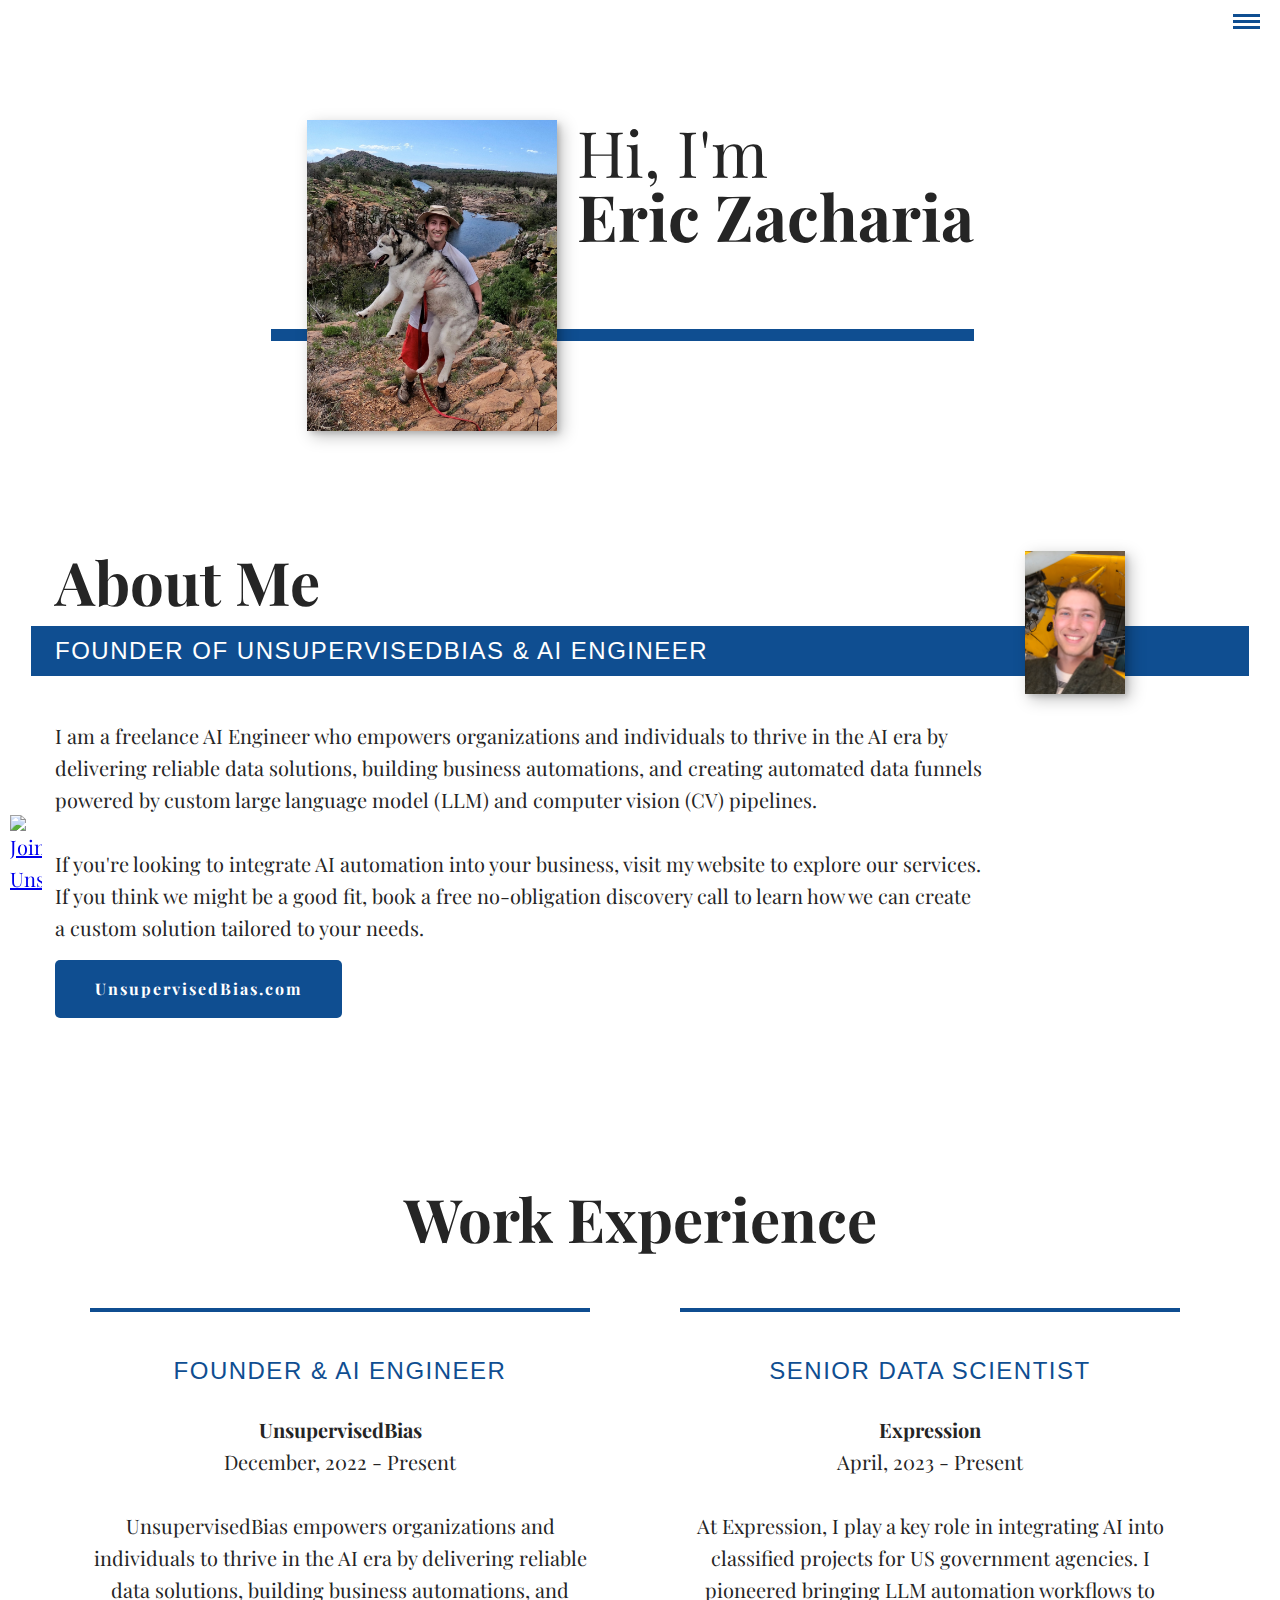
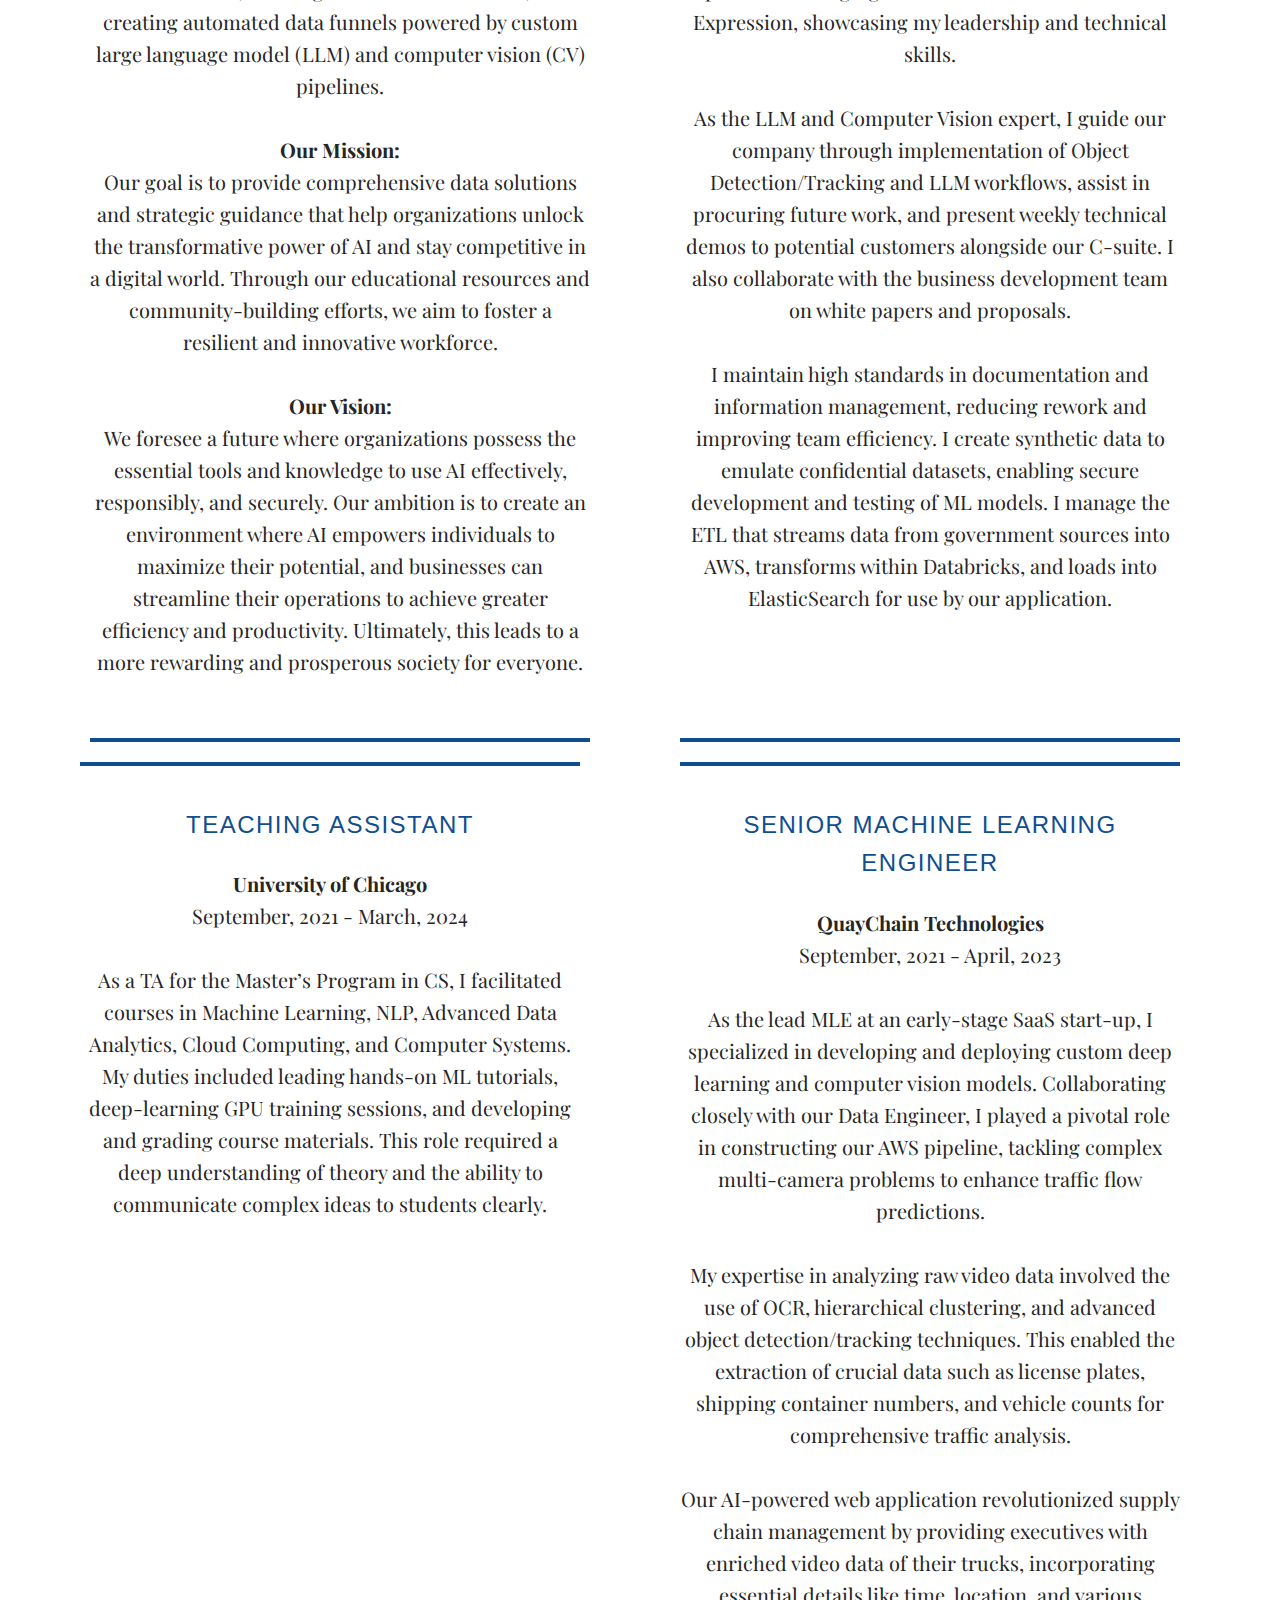
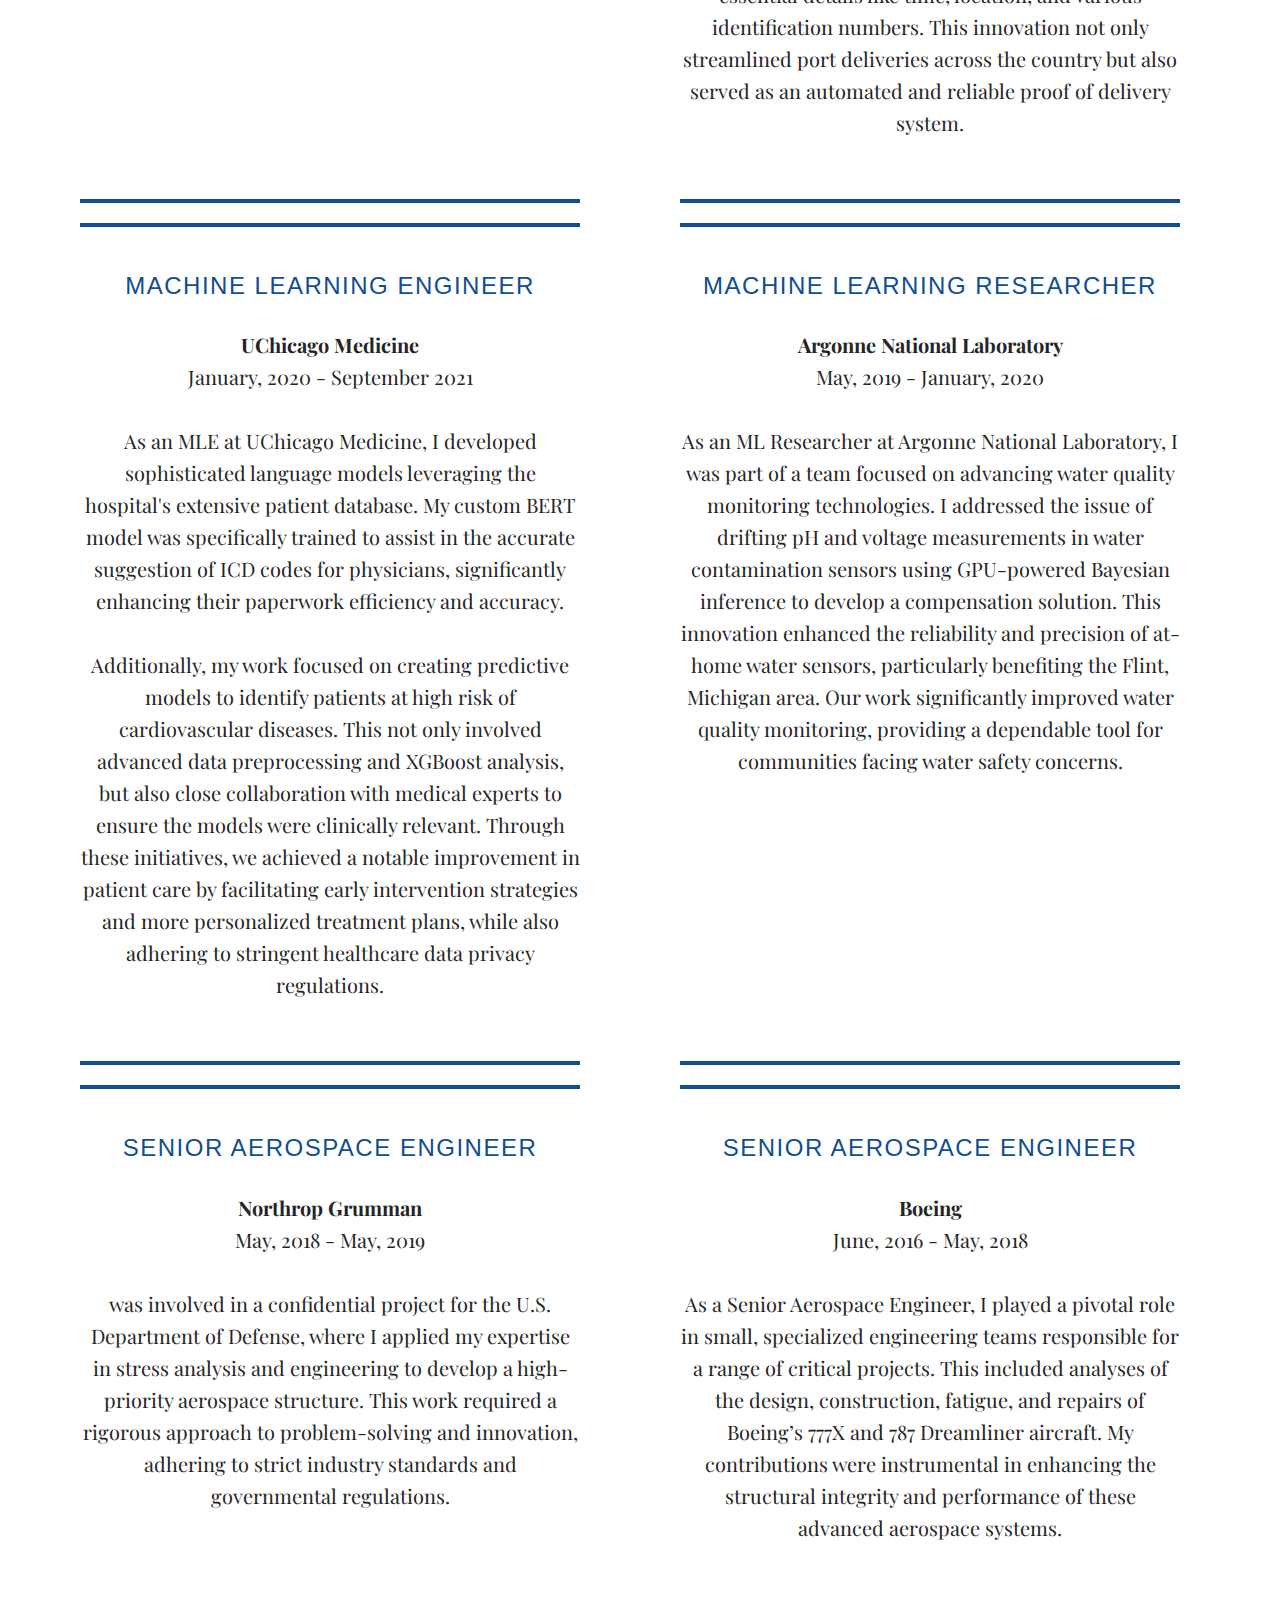
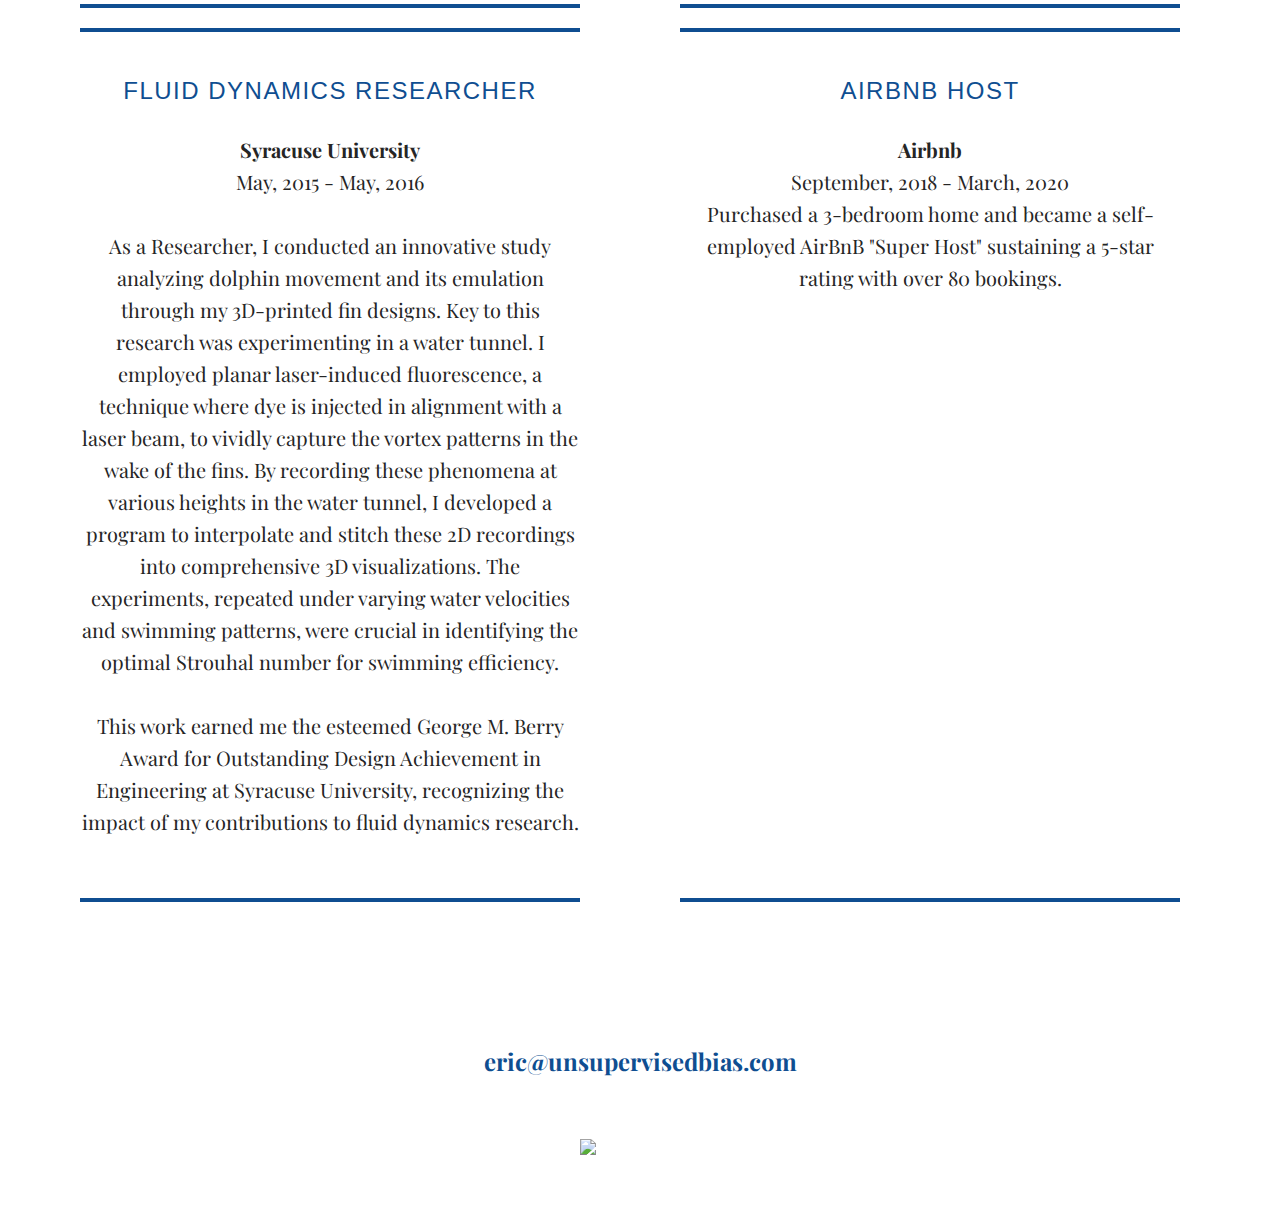
==== commit 1e5b177c: "increased badge size" ====
--- a/index.html
+++ b/index.html
@@ -25,7 +25,7 @@
     <a href="https://unsupervisedbias.com/" target="_blank"
         style="position: fixed; bottom: 5px; left: 10px; z-index: 1000;"><img
             src="https://unsupervisedbias.com/img/UB.png" alt="Join UnsupervisedBias"
-            style="width: 32px; height: auto;"></a>
+            style="width: 64px; height: auto;"></a>
 
     <header>
         <button class="nav-toggle" aria-label="toggle navigation">
@@ -49,7 +49,7 @@
             Hi, I'm <strong>Eric Zacharia</strong>
         </h1>
         <p class="section__subtitle section__subtitle--intro"></p>
-        <img src="img/profileportrait.jpg" alt="a picture of Eric Zacharia" class="intro__img">
+        <img src="img/profileportrait.jpg" alt="a picture of Eric Zacharia with his dog glacier" class="intro__img">
     </section>
     <!-- About Me -->
     <section class="about-me" id="about">
@@ -65,7 +65,7 @@
                 services. If you think we might be a good fit, book a free no-obligation discovery call to learn how we
                 can create a custom solution tailored to your needs. <br>
 
-                <a href="https://unsupervisedbias.com/" class="btn">UnsupervisedBias.com</a>
+                <a href="https://unsupervisedbias.com/book-call" class="btn">UnsupervisedBias.com</a>
             </p>
         </div>
         <img src="img/Eric.jpg" alt="Eric Zacharia, Founder of UnsupervisedBias" class="about-me__img">
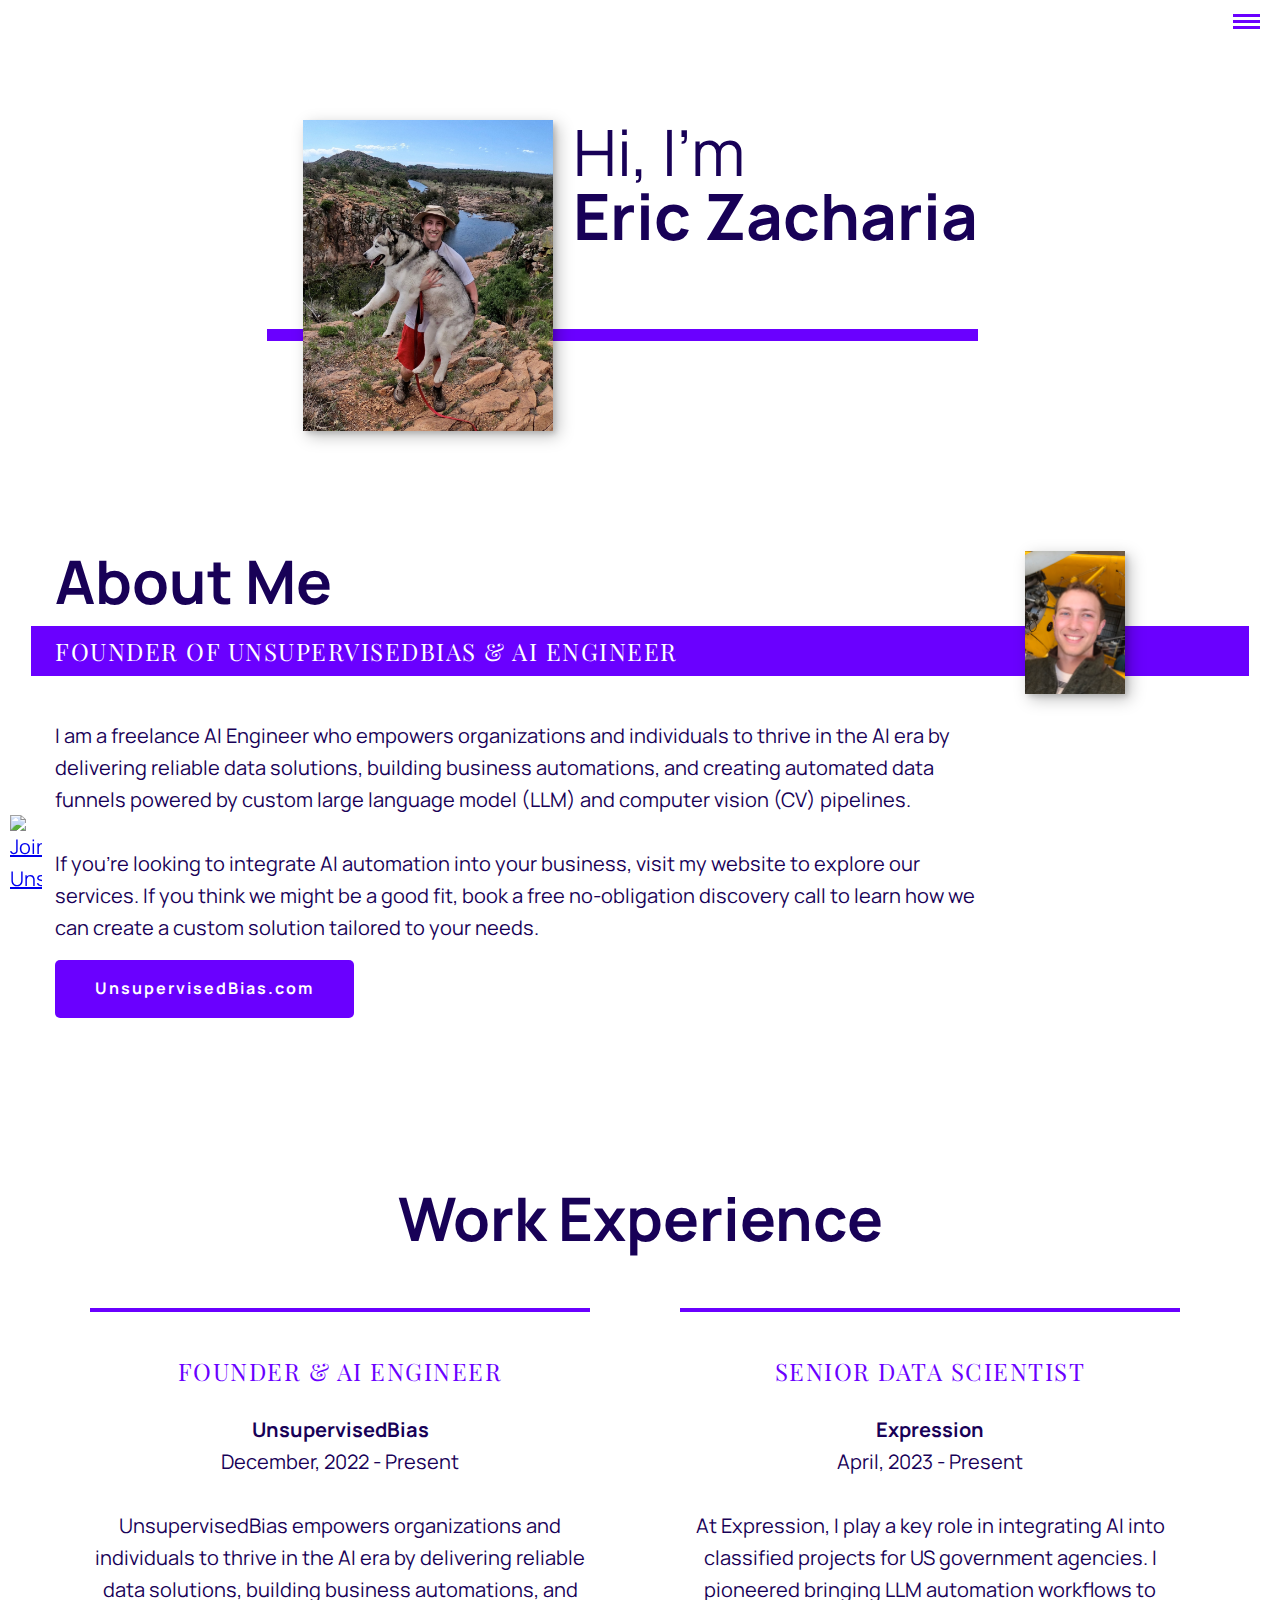
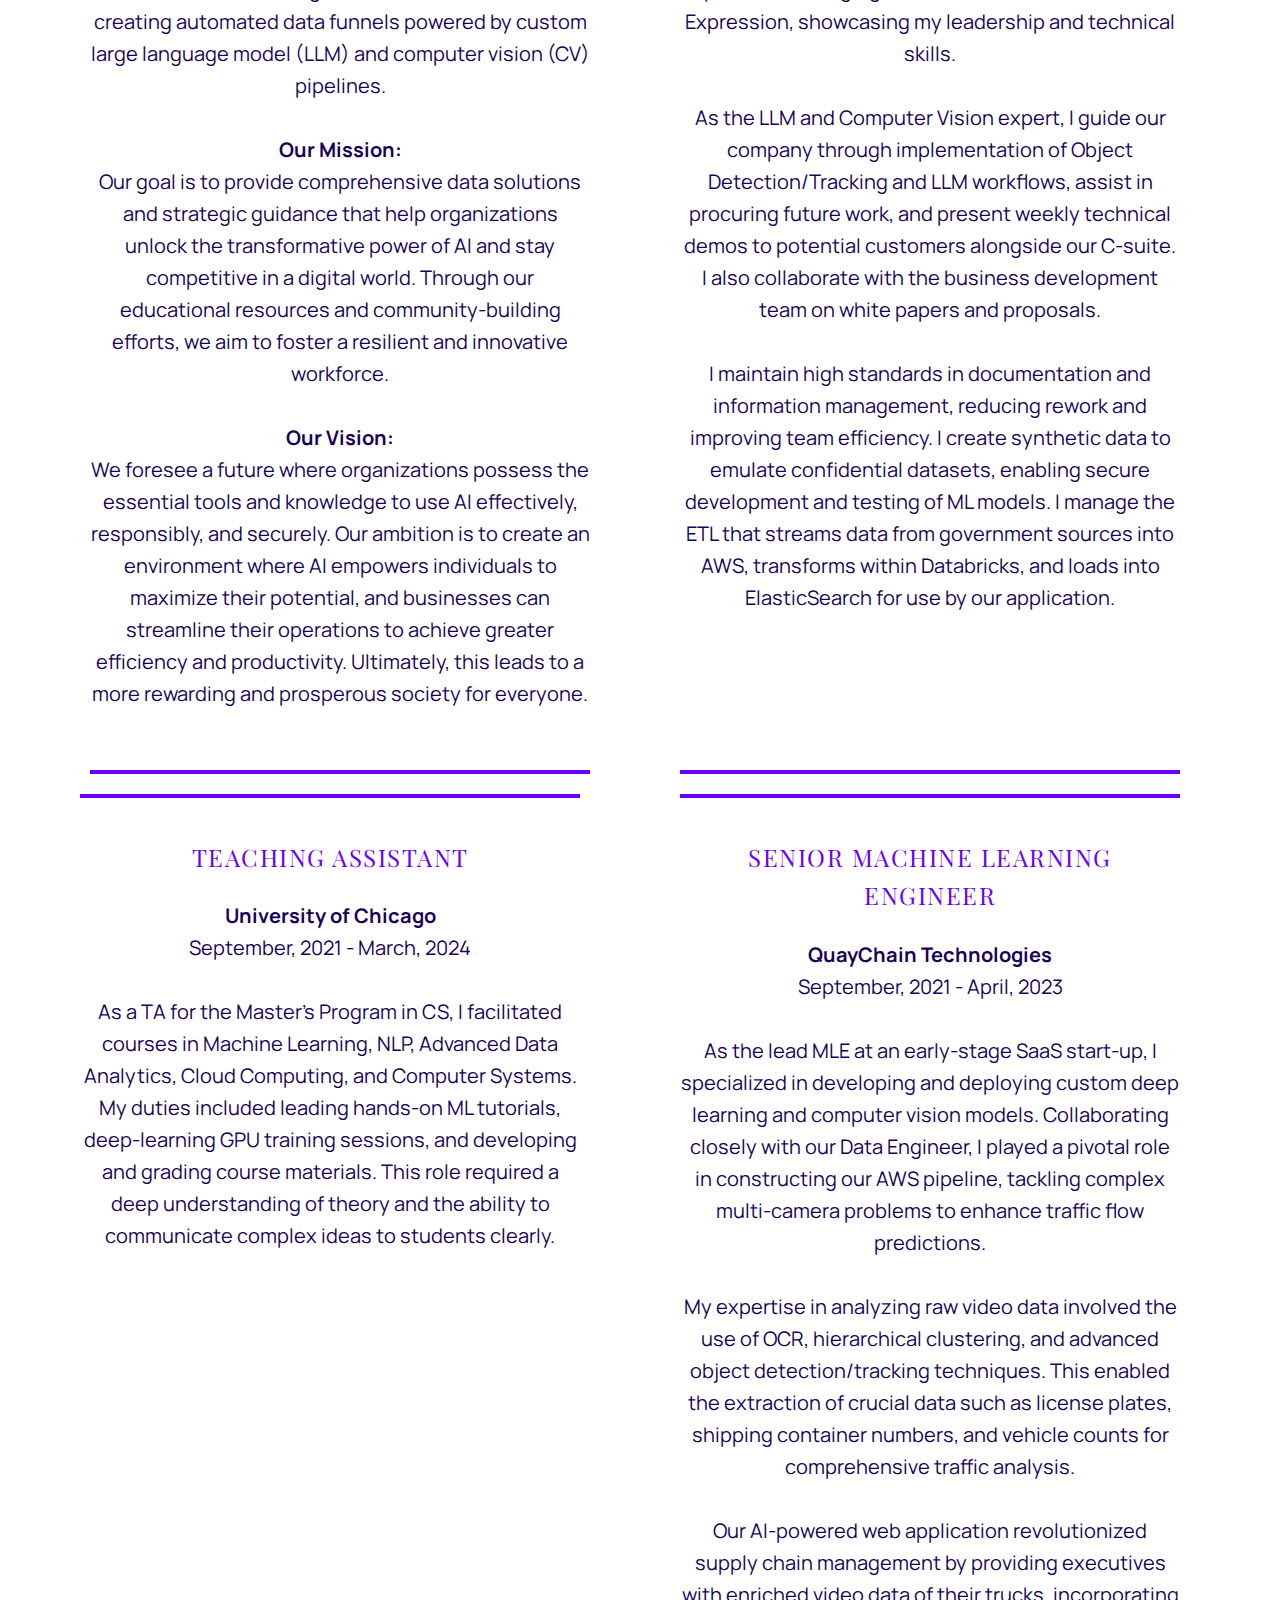
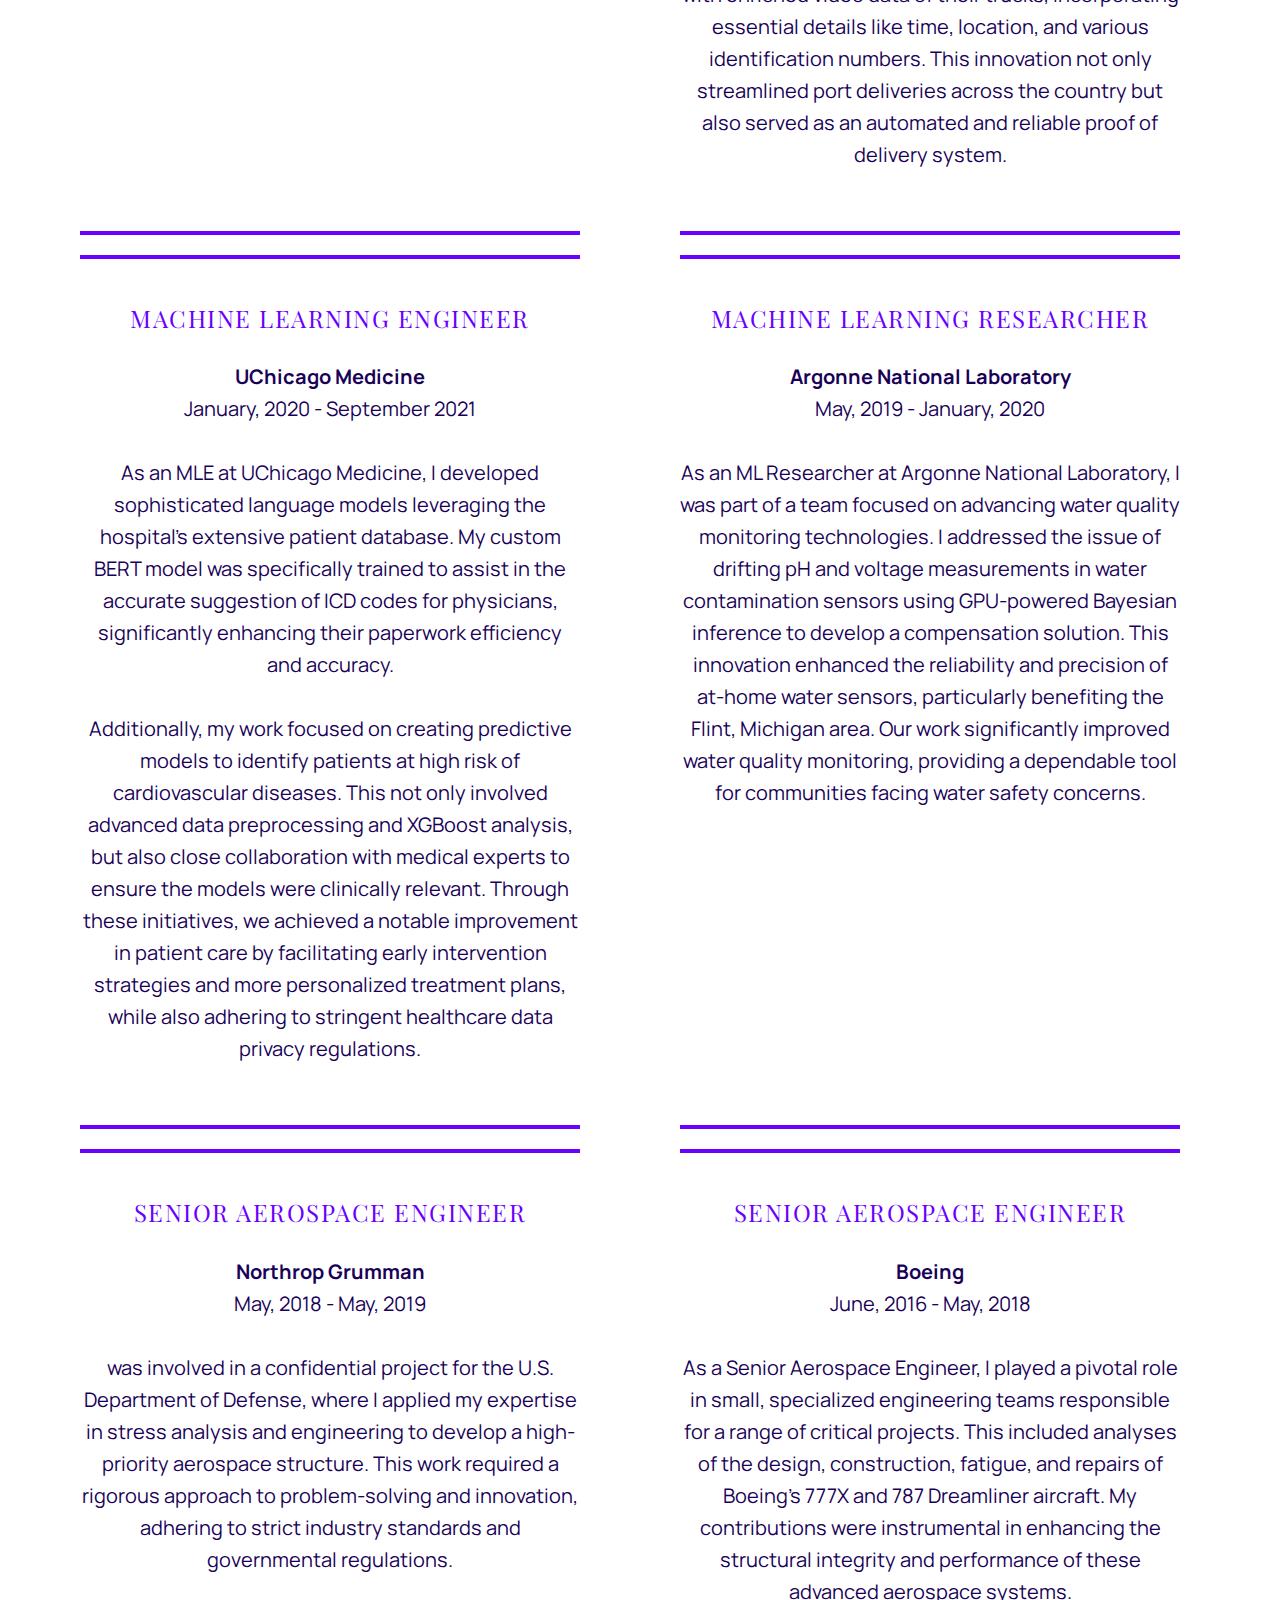
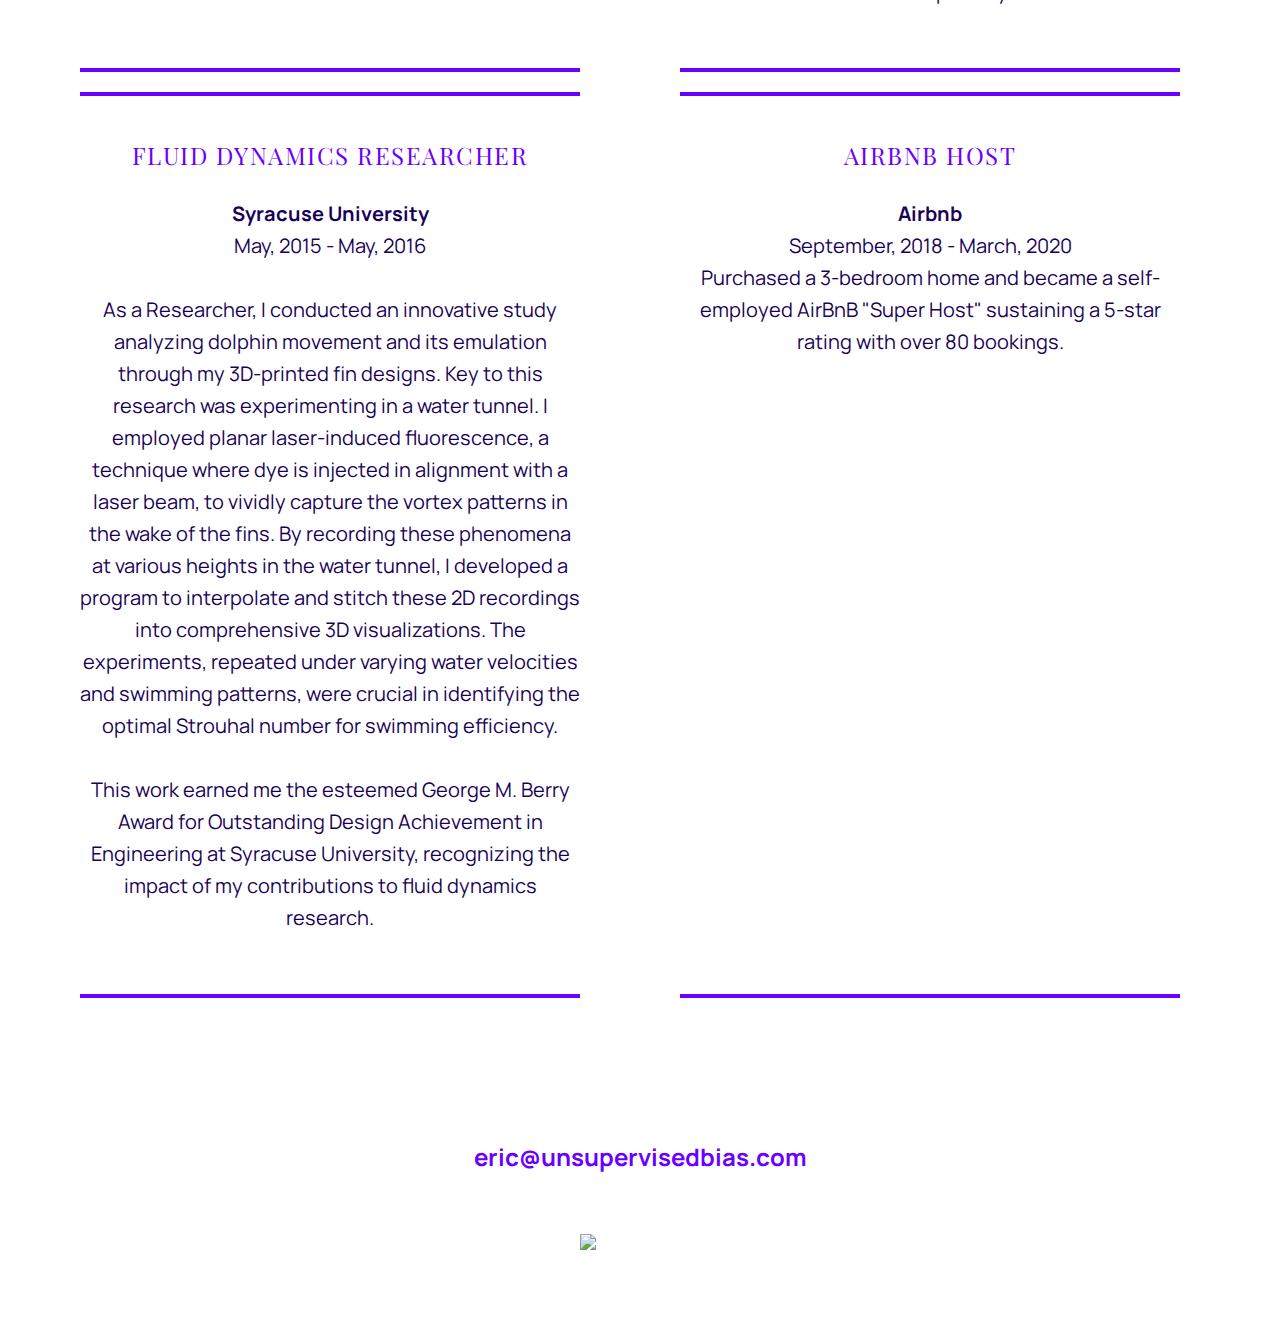
==== commit d2705661: "update" ====
--- a/index.html
+++ b/index.html
@@ -12,11 +12,13 @@
     <meta property="og:description"
         content="Eric Zacharia is an AI Engineer who empowers organizations and individuals to thrive in the AI era by delivering reliable data solutions, building business automations, and creating automated data funnels powered by custom large language model (LLM) and computer vision (CV) pipelines.">
     <!-- <link rel="icon" href="img/icon.ico"> -->
-    <link rel="icon" type="image/png" sizes="56x56" href="img/DSIconBlue.png">
+    <link rel="icon" type="image/png" sizes="56x56" href="img/UB.svg">
     <title>Eric Zacharia</title>
     <link rel="stylesheet" href="https://cdnjs.cloudflare.com/ajax/libs/normalize/7.0.0/normalize.min.css">
     <link rel="stylesheet" href="https://cdnjs.cloudflare.com/ajax/libs/font-awesome/5.11.2/css/all.css"
         integrity="sha256-46qynGAkLSFpVbEBog43gvNhfrOj+BmwXdxFgVK/Kvc=" crossorigin="anonymous" />
+    <link href="https://fonts.googleapis.com/css2?family=Manrope:wght@200;700&display=swap" rel="stylesheet">
+
     <link href="https://fonts.googleapis.com/css?family=Playfair+Display:400,700,700i|" rel="stylesheet">
     <link rel="stylesheet" href="css/style.css">
 </head>
@@ -24,7 +26,7 @@
 <body>
     <a href="https://unsupervisedbias.com/" target="_blank"
         style="position: fixed; bottom: 5px; left: 10px; z-index: 1000;"><img
-            src="https://unsupervisedbias.com/img/UB.png" alt="Join UnsupervisedBias"
+            src="https://unsupervisedbias.com/img/UB_circle.svg" alt="Join UnsupervisedBias"
             style="width: 64px; height: auto;"></a>
 
     <header>
@@ -33,12 +35,11 @@
         </button>
         <nav class="nav">
             <ul class="nav__list">
+                <li class="nav__item"><a href="https://unsupervisedbias.com/" class="nav__link">UnsupervisedBias.com</a>
+                </li>
                 <li class="nav__item"><a href="#experience" class="nav__link">Experience</a></li>
                 <li class="nav__item"><a href="#about" class="nav__link">About</a></li>
-                <!-- <li class="nav__item"><a href="#projects" class="nav__link">Projects</a></li> -->
-                <!-- <li class="nav__item"><a href="#skills" class="nav__link">Skills</a></li> -->
                 <li class="nav__item"><a href="#contact" class="nav__link">Contact Me</a></li>
-                <!-- <li class="nav__item"><a href="CV_EricZacharia.pdf" class="nav__link">Resum&eacute;</a></li> -->
             </ul>
         </nav>
     </header>
@@ -57,7 +58,8 @@
         <p class="section__subtitle section__subtitle--about">Founder of UnsupervisedBias & AI Engineer</p>
 
         <div class="about-me__body">
-            <p>I am a freelance AI Engineer who empowers organizations and individuals to thrive in the AI era by delivering
+            <p>I am a freelance AI Engineer who empowers organizations and individuals to thrive in the AI era by
+                delivering
                 reliable data solutions, building business automations, and creating automated data funnels powered by
                 custom large language model (LLM) and computer vision (CV) pipelines.
                 <br><br>
@@ -622,7 +624,7 @@
         <ul class="social-list">
             <li class="social-list__item">
                 <a class="social-list__link" href="https://unsupervisedbias.com/">
-                    <img src="https://unsupervisedbias.com/img/UB.png" alt="Unsupervised Bias Logo" class="custom-icon">
+                    <img src="https://unsupervisedbias.com/img/UB.svg" alt="Unsupervised Bias Logo" class="custom-icon">
                 </a>
             </li>
             <li class="social-list__item">
--- a/css/style.css
+++ b/css/style.css
@@ -8,13 +8,13 @@
 }
 
 :root {
-  --ff-primary: 'Playfair Display', Serif;
-  --ff-secondary: 'Source Sans Regular', Sans-Serif;
+  --ff-primary: 'Manrope', 'Playfair Display', Serif;
+  --ff-secondary: 'Playfair Display','Source Sans Regular', Sans-Serif;
   --fw-reg: 400;
   --fw-bold: 700;
   --clr-light: #fff;
-  --clr-dark: #252525;
-  --clr-accent: #0f4e91;
+  --clr-dark: #180157;
+  --clr-accent: #6a00ff;
   --fs-h1: 3rem;
   --fs-h2: 2.25rem;
   --fs-h3: 1.0rem;
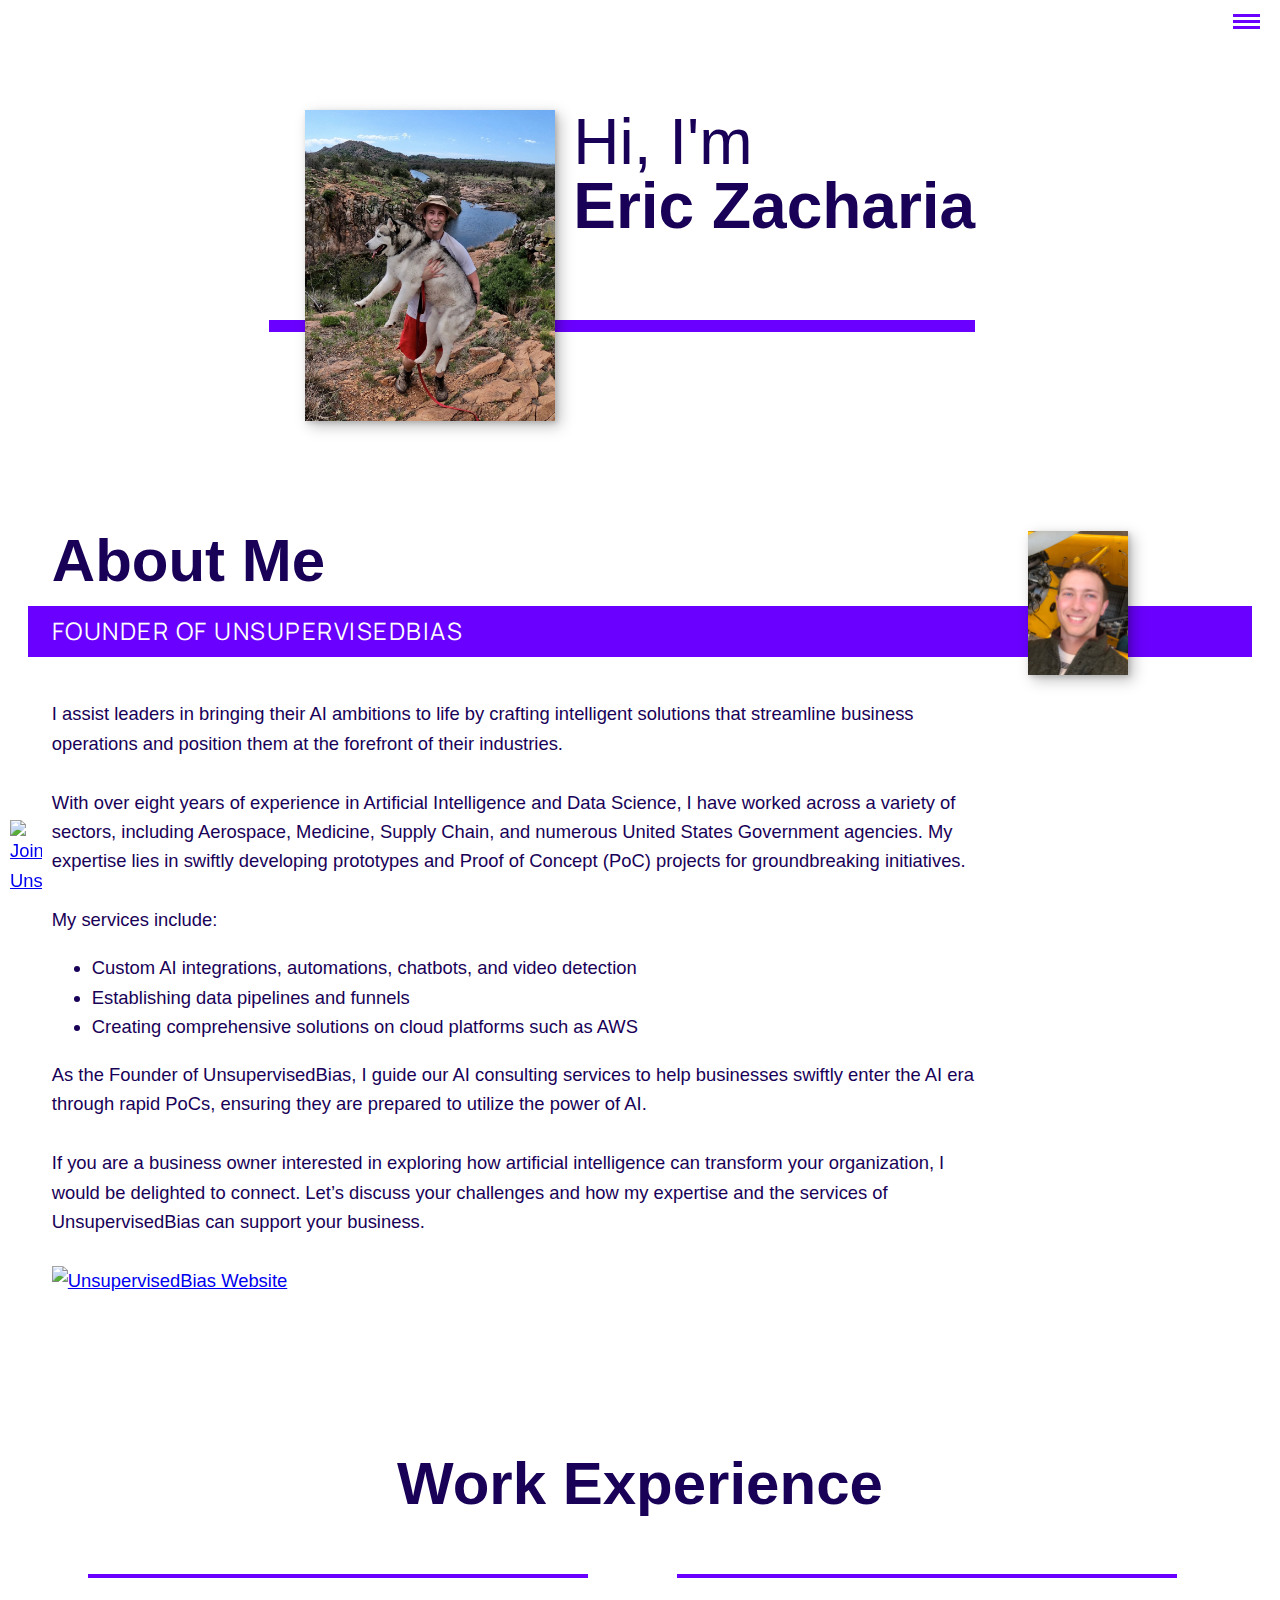
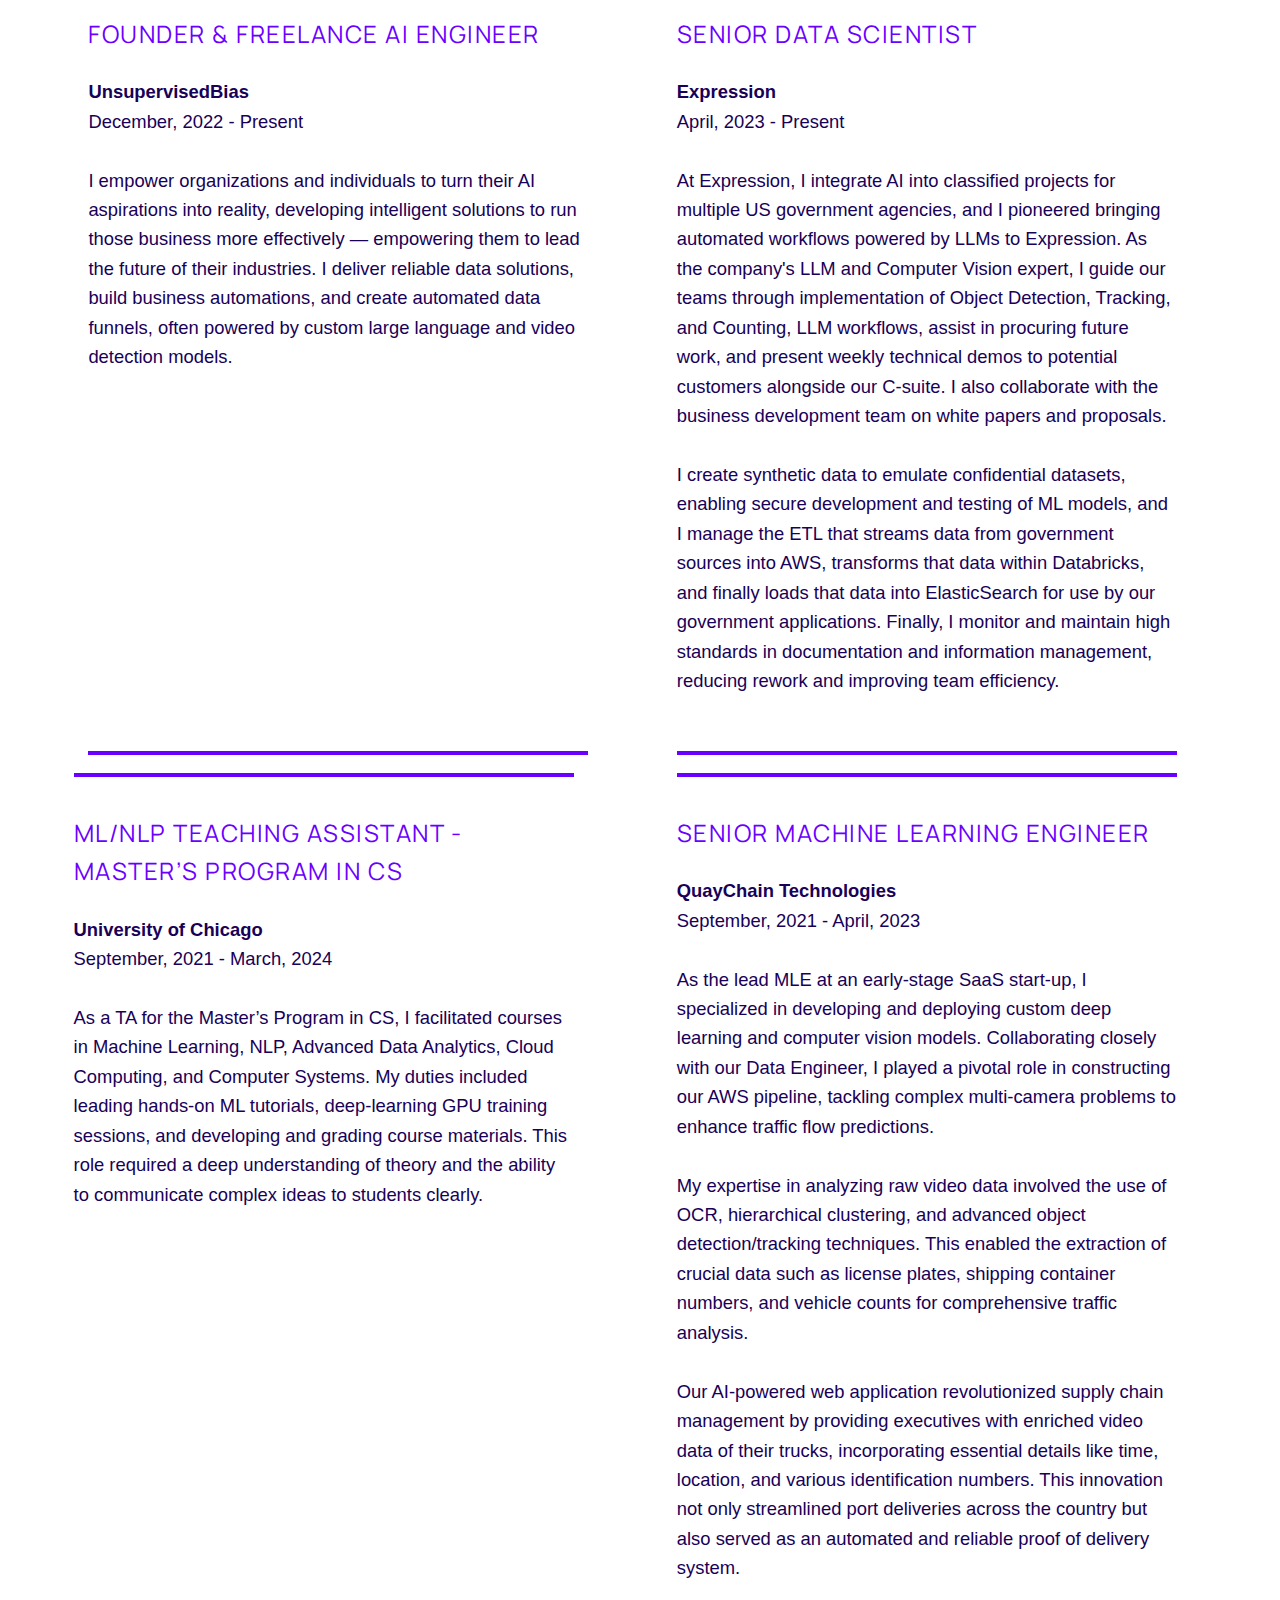
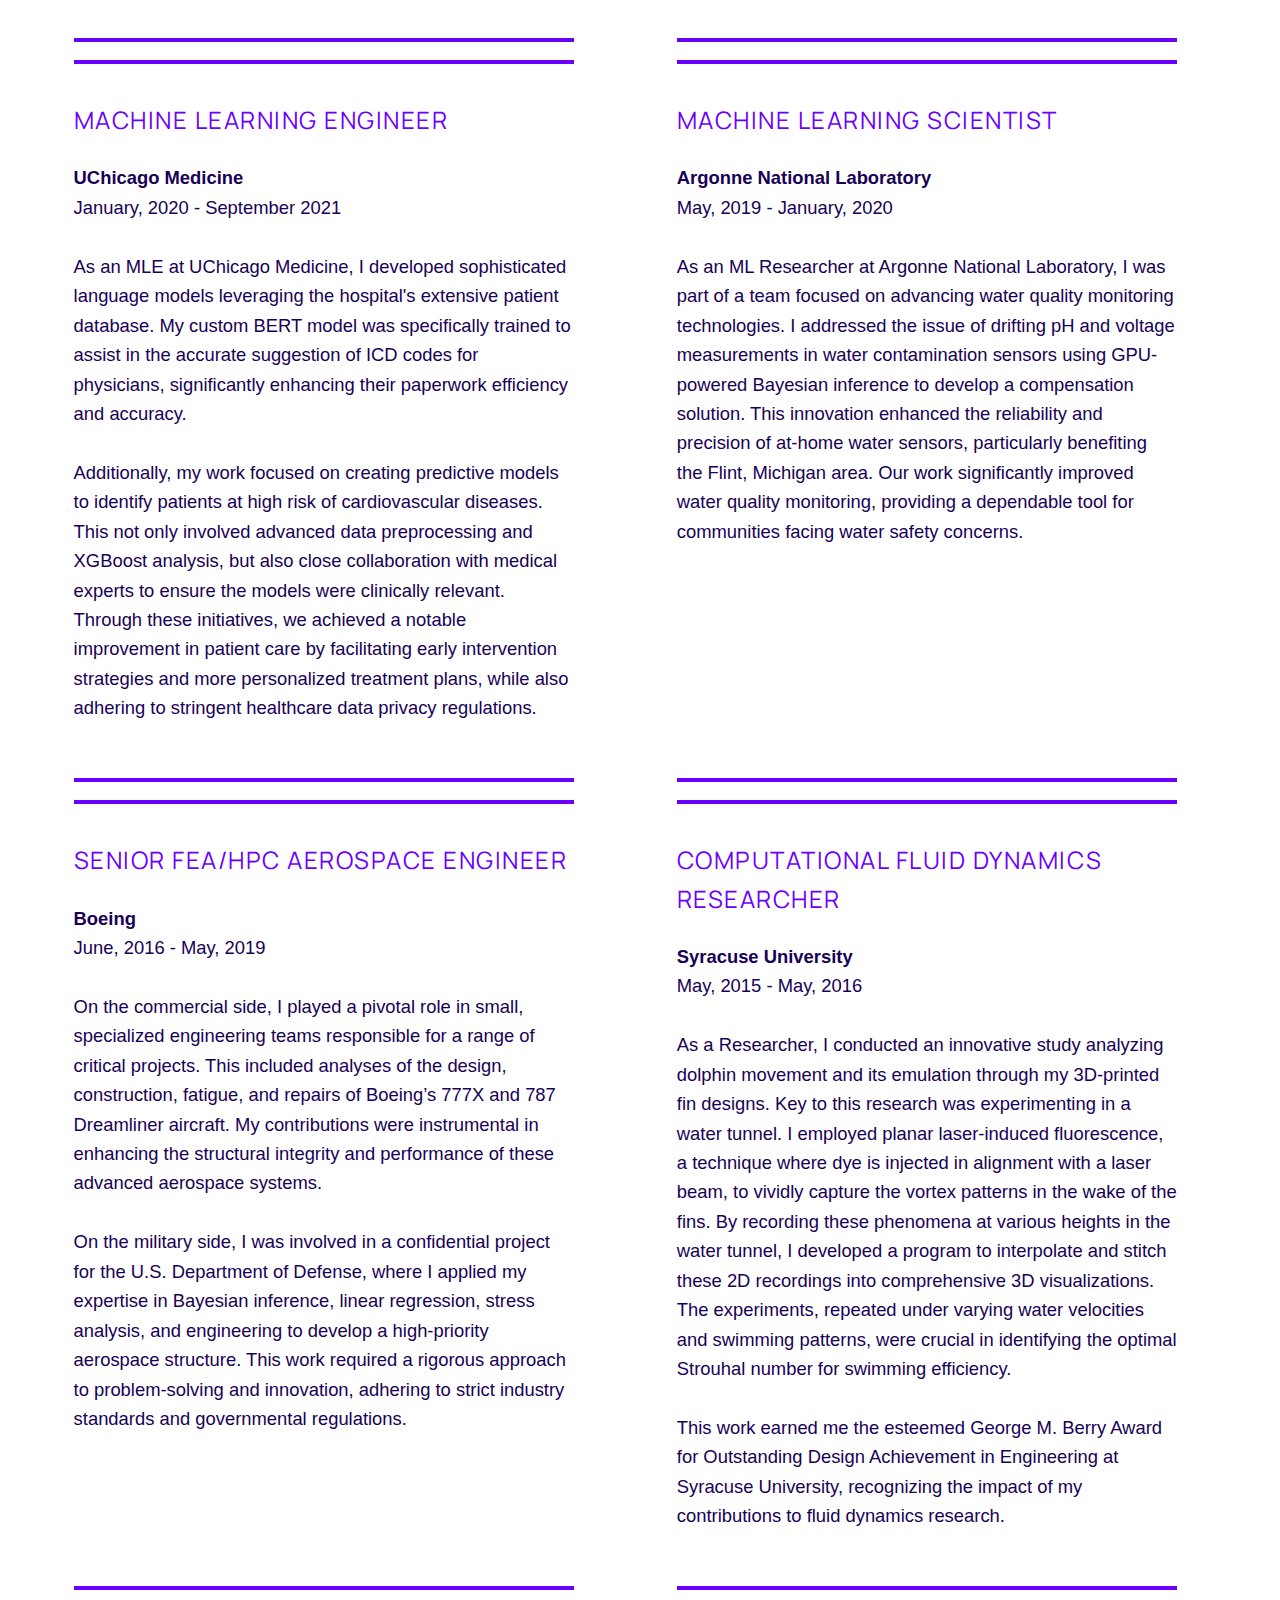
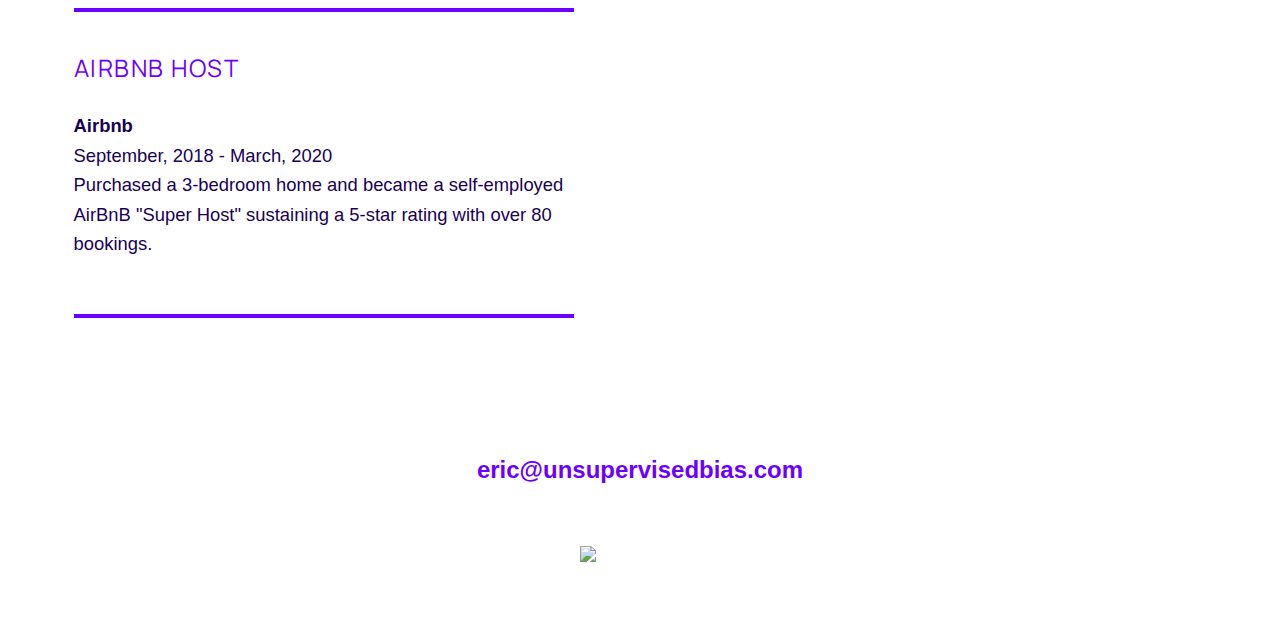
==== commit 79af82b0: "update" ====
--- a/index.html
+++ b/index.html
@@ -55,19 +55,32 @@
     <!-- About Me -->
     <section class="about-me" id="about">
         <h2 class="section__title section__title--about">About Me</h2>
-        <p class="section__subtitle section__subtitle--about">Founder of UnsupervisedBias & AI Engineer</p>
+        <p class="section__subtitle section__subtitle--about">Founder of UnsupervisedBias</p>
 
         <div class="about-me__body">
-            <p>I am a freelance AI Engineer who empowers organizations and individuals to thrive in the AI era by
-                delivering
-                reliable data solutions, building business automations, and creating automated data funnels powered by
-                custom large language model (LLM) and computer vision (CV) pipelines.
+            <p>I assist leaders in bringing their AI ambitions to life by crafting intelligent solutions that streamline
+                business operations and position them at the forefront of their industries.
                 <br><br>
-                If you're looking to integrate AI automation into your business, visit my website to explore our
-                services. If you think we might be a good fit, book a free no-obligation discovery call to learn how we
-                can create a custom solution tailored to your needs. <br>
-
-                <a href="https://unsupervisedbias.com/book-call" class="btn">UnsupervisedBias.com</a>
+                With over eight years of experience in Artificial Intelligence and Data Science, I have worked across a
+                variety of sectors, including Aerospace, Medicine, Supply Chain, and numerous United States Government
+                agencies. My expertise lies in swiftly developing prototypes and Proof of Concept (PoC) projects for
+                groundbreaking initiatives.
+                <br><br>
+                My services include:
+                <ul>
+                    <li>Custom AI integrations, automations, chatbots, and video detection</li>
+                    <li>Establishing data pipelines and funnels</li>
+                    <li>Creating comprehensive solutions on cloud platforms such as AWS</li>
+                </ul>
+                As the Founder of UnsupervisedBias, I guide our AI consulting services to help businesses swiftly enter
+                the AI era through rapid PoCs, ensuring they are prepared to utilize the power of AI.
+                <br><br>
+                If you are a business owner interested in exploring how artificial intelligence can transform your
+                organization, I would be delighted to connect. Let’s discuss your challenges and how my expertise and
+                the services of UnsupervisedBias can support your business. <br><br>
+                <a href="https://unsupervisedbias.com/book-call">
+                    <img src="https://unsupervisedbias.com/img/UBLong_v.png" alt="UnsupervisedBias Website">
+                </a>
             </p>
         </div>
         <img src="img/Eric.jpg" alt="Eric Zacharia, Founder of UnsupervisedBias" class="about-me__img">
@@ -84,48 +97,35 @@
         <div class="experiences">
 
             <div class="experience">
-                <p class="section__subtitle section__subtitle--experience">Founder & AI Engineer</p>
+                <p class="section__subtitle section__subtitle--experience">Founder & Freelance AI Engineer</p>
                 <p><b>UnsupervisedBias</b><br>December, 2022 - Present<br><br>
-                    UnsupervisedBias empowers organizations and individuals to thrive in the AI era by delivering
-                    reliable data solutions, building business automations, and creating automated data funnels powered
-                    by custom large language model (LLM) and computer vision (CV) pipelines.
-
-                    <br><br>
-                    <b>Our Mission:</b><br>
-                    Our goal is to provide comprehensive data solutions and strategic guidance that help organizations
-                    unlock the transformative power of AI and stay competitive in a digital world. Through our
-                    educational resources and community-building efforts, we aim to foster a resilient and innovative
-                    workforce.
-                    <br><br>
-                    <b>Our Vision:</b><br>
-                    We foresee a future where organizations possess the essential tools and knowledge to use AI
-                    effectively, responsibly, and securely. Our ambition is to create an environment where AI empowers
-                    individuals to maximize their potential, and businesses can streamline their operations to achieve
-                    greater efficiency and productivity. Ultimately, this leads to a more rewarding and prosperous
-                    society for everyone.
+                    I empower organizations and individuals to turn their AI aspirations into reality, developing
+                    intelligent solutions to run those business more effectively — empowering them to lead the future of
+                    their industries.
+                    I deliver reliable data solutions, build business automations, and create automated data funnels,
+                    often powered by custom large language and video detection models.
                 </p>
             </div>
             <div class="experience">
                 <p class="section__subtitle section__subtitle--experience">Senior Data Scientist</p>
                 <p><b>Expression</b><br>April, 2023 - Present<br><br>
-                    At Expression, I play a key role in integrating AI into classified projects for US government
-                    agencies. I pioneered bringing LLM automation workflows to Expression, showcasing my leadership and
-                    technical skills.
-                    <br><br>
-                    As the LLM and Computer Vision expert, I guide our company through implementation
-                    of Object Detection/Tracking and LLM workflows, assist in procuring future work, and present weekly
-                    technical demos to potential customers alongside our C-suite. I also collaborate with the business
-                    development team on white papers and proposals.
-                    <br><br>
-                    I maintain high standards in documentation and information management, reducing rework and improving
-                    team efficiency. I create synthetic data to emulate confidential datasets, enabling secure
-                    development and testing of ML models. I manage the
-                    ETL that streams data from government sources into AWS, transforms within Databricks, and loads into
-                    ElasticSearch for use by our application.
-                </p>
-            </div>
-            <div class="experience">
-                <p class="section__subtitle section__subtitle--experience">Teaching Assistant</p>
+                    At Expression, I integrate AI into classified projects for multiple US government agencies, and I
+                    pioneered bringing automated workflows powered by LLMs to Expression. As the company's LLM and
+                    Computer Vision expert, I guide our teams through implementation of Object Detection, Tracking, and
+                    Counting, LLM workflows, assist in procuring future work, and present weekly technical demos to
+                    potential customers alongside our C-suite. I also collaborate with the business development team on
+                    white papers and proposals.<br><br>
+                    I create synthetic data to emulate confidential datasets, enabling secure development and testing of
+                    ML models, and I manage the ETL that streams data from government sources into AWS, transforms that
+                    data within Databricks, and finally loads that data into ElasticSearch for use by our government
+                    applications.
+                    Finally, I monitor and maintain high standards in documentation and information management, reducing
+                    rework and improving team efficiency.
+                </p>
+            </div>
+            <div class="experience">
+                <p class="section__subtitle section__subtitle--experience">ML/NLP Teaching Assistant - Master’s Program
+                    in CS</p>
                 <p><b>University of Chicago</b><br>September, 2021 - March, 2024<br><br>
                     As a TA for the Master’s Program in CS, I facilitated courses in Machine Learning, NLP, Advanced
                     Data Analytics, Cloud Computing, and Computer Systems. My duties included leading hands-on ML
@@ -169,7 +169,7 @@
                 </p>
             </div>
             <div class="experience">
-                <p class="section__subtitle section__subtitle--experience">Machine Learning Researcher</p>
+                <p class="section__subtitle section__subtitle--experience">Machine Learning Scientist</p>
                 <p><b>Argonne National Laboratory</b><br>May, 2019 - January, 2020<br><br>
                     As an ML Researcher at Argonne National Laboratory, I was part of a team focused on advancing water
                     quality monitoring technologies. I addressed the issue of drifting pH and voltage measurements in
@@ -180,26 +180,22 @@
                 </p>
             </div>
             <div class="experience">
-                <p class="section__subtitle section__subtitle--experience">Senior Aerospace Engineer</p>
-                <p><b>Northrop Grumman</b><br>May, 2018 - May, 2019<br><br>
-                    was involved in a confidential project for the U.S. Department of Defense, where I applied my
-                    expertise in stress analysis and engineering to develop a high-priority aerospace structure. This
-                    work required a rigorous approach to problem-solving and innovation, adhering to strict industry
-                    standards and governmental regulations.
-                </p>
-            </div>
-            <div class="experience">
-                <p class="section__subtitle section__subtitle--experience">Senior Aerospace Engineer</p>
-                <p><b>Boeing</b><br>June, 2016 - May, 2018<br><br>
-                    As a Senior Aerospace Engineer, I played a pivotal role in small, specialized engineering teams
-                    responsible for a range of critical projects. This included analyses of the design, construction,
-                    fatigue, and repairs of Boeing’s 777X and 787 Dreamliner aircraft. My contributions were
-                    instrumental in enhancing the structural integrity and performance of these advanced aerospace
-                    systems.
-                </p>
-            </div>
-            <div class="experience">
-                <p class="section__subtitle section__subtitle--experience">Fluid Dynamics Researcher</p>
+                <p class="section__subtitle section__subtitle--experience">Senior FEA/HPC Aerospace Engineer</p>
+                <p><b>Boeing</b><br>June, 2016 - May, 2019<br><br>
+                    On the commercial side, I played a pivotal role in small, specialized engineering teams responsible
+                    for a range of critical projects. This included analyses of the design, construction, fatigue, and
+                    repairs of Boeing’s 777X and 787 Dreamliner aircraft. My contributions were instrumental in
+                    enhancing the structural integrity and performance of these advanced aerospace systems.
+                    <br><br>
+                    On the military side, I was involved in a confidential project for the U.S. Department of Defense,
+                    where I applied my expertise in Bayesian inference, linear regression, stress analysis, and
+                    engineering to develop a high-priority aerospace structure. This work required a rigorous approach
+                    to problem-solving and innovation, adhering to strict industry standards and governmental
+                    regulations.
+                </p>
+            </div>
+            <div class="experience">
+                <p class="section__subtitle section__subtitle--experience">Computational Fluid Dynamics Researcher</p>
                 <p><b>Syracuse University</b><br>May, 2015 - May, 2016<br><br>
                     As a Researcher, I conducted an innovative study analyzing dolphin movement and its emulation
                     through my 3D-printed fin designs. Key to this research was experimenting in a water tunnel. I
--- a/css/style.css
+++ b/css/style.css
@@ -8,8 +8,8 @@
 }
 
 :root {
-  --ff-primary: 'Manrope', 'Playfair Display', Serif;
-  --ff-secondary: 'Playfair Display','Source Sans Regular', Sans-Serif;
+  --ff-primary: Sans-Serif, Serif;
+  --ff-secondary: 'Manrope', 'Playfair Display','Source Sans Regular', Sans-Serif;
   --fw-reg: 400;
   --fw-bold: 700;
   --clr-light: #fff;
@@ -18,7 +18,7 @@
   --fs-h1: 3rem;
   --fs-h2: 2.25rem;
   --fs-h3: 1.0rem;
-  --fs-body: 1.125rem;
+  --fs-body: 0.8rem;
   --bs: 0.25em 0.25em 0.75em rgba(0, 0, 0, .25),
     0.125em 0.125em 0.25em rgba(0, 0, 0, .15);
 }
@@ -28,7 +28,7 @@
     --fs-h1: 4rem;
     --fs-h2: 3.75rem;
     --fs-h3: 1.5rem;
-    --fs-body: 1.25rem;
+    --fs-body: 1.15rem;
   }
 }
 
@@ -675,4 +675,9 @@
 
 .social-list__link {
   padding: .5em;
+}
+
+.experience p {
+  /* # left aliggn the text */
+  text-align: left;
 }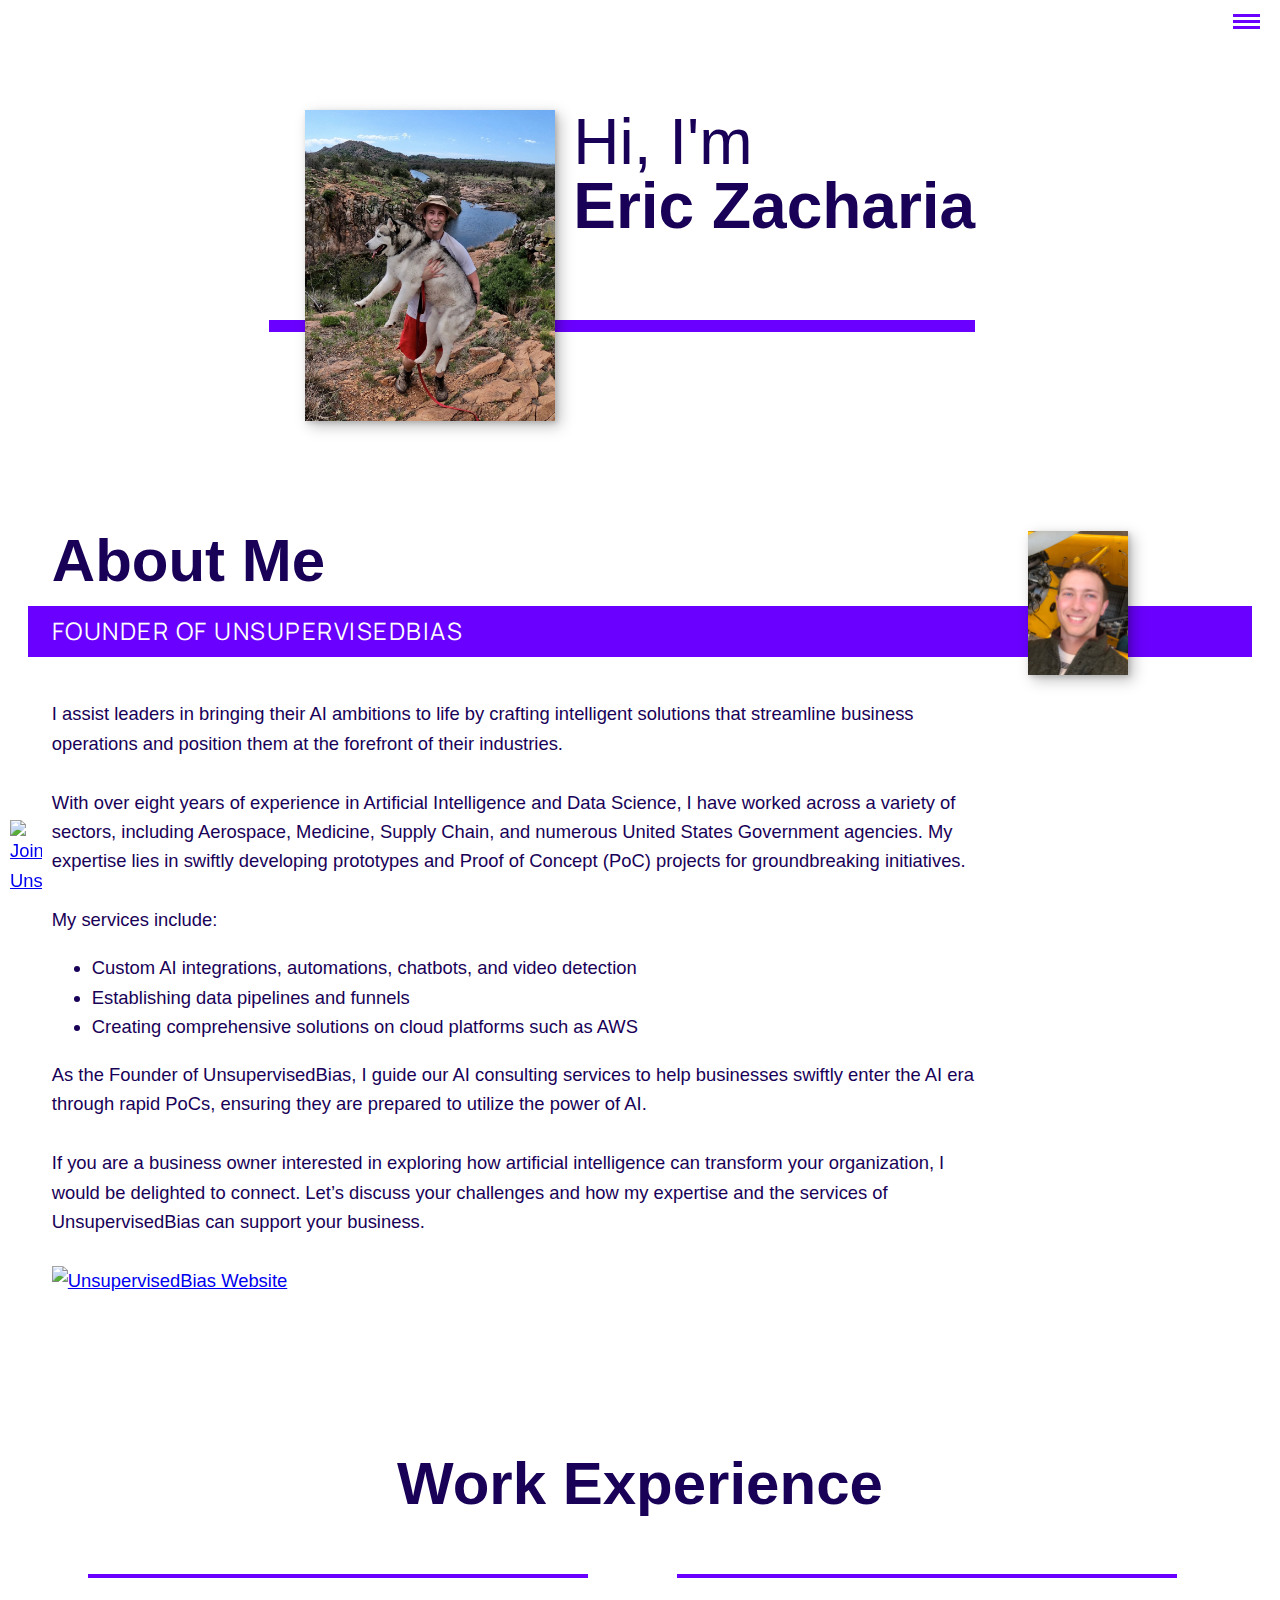
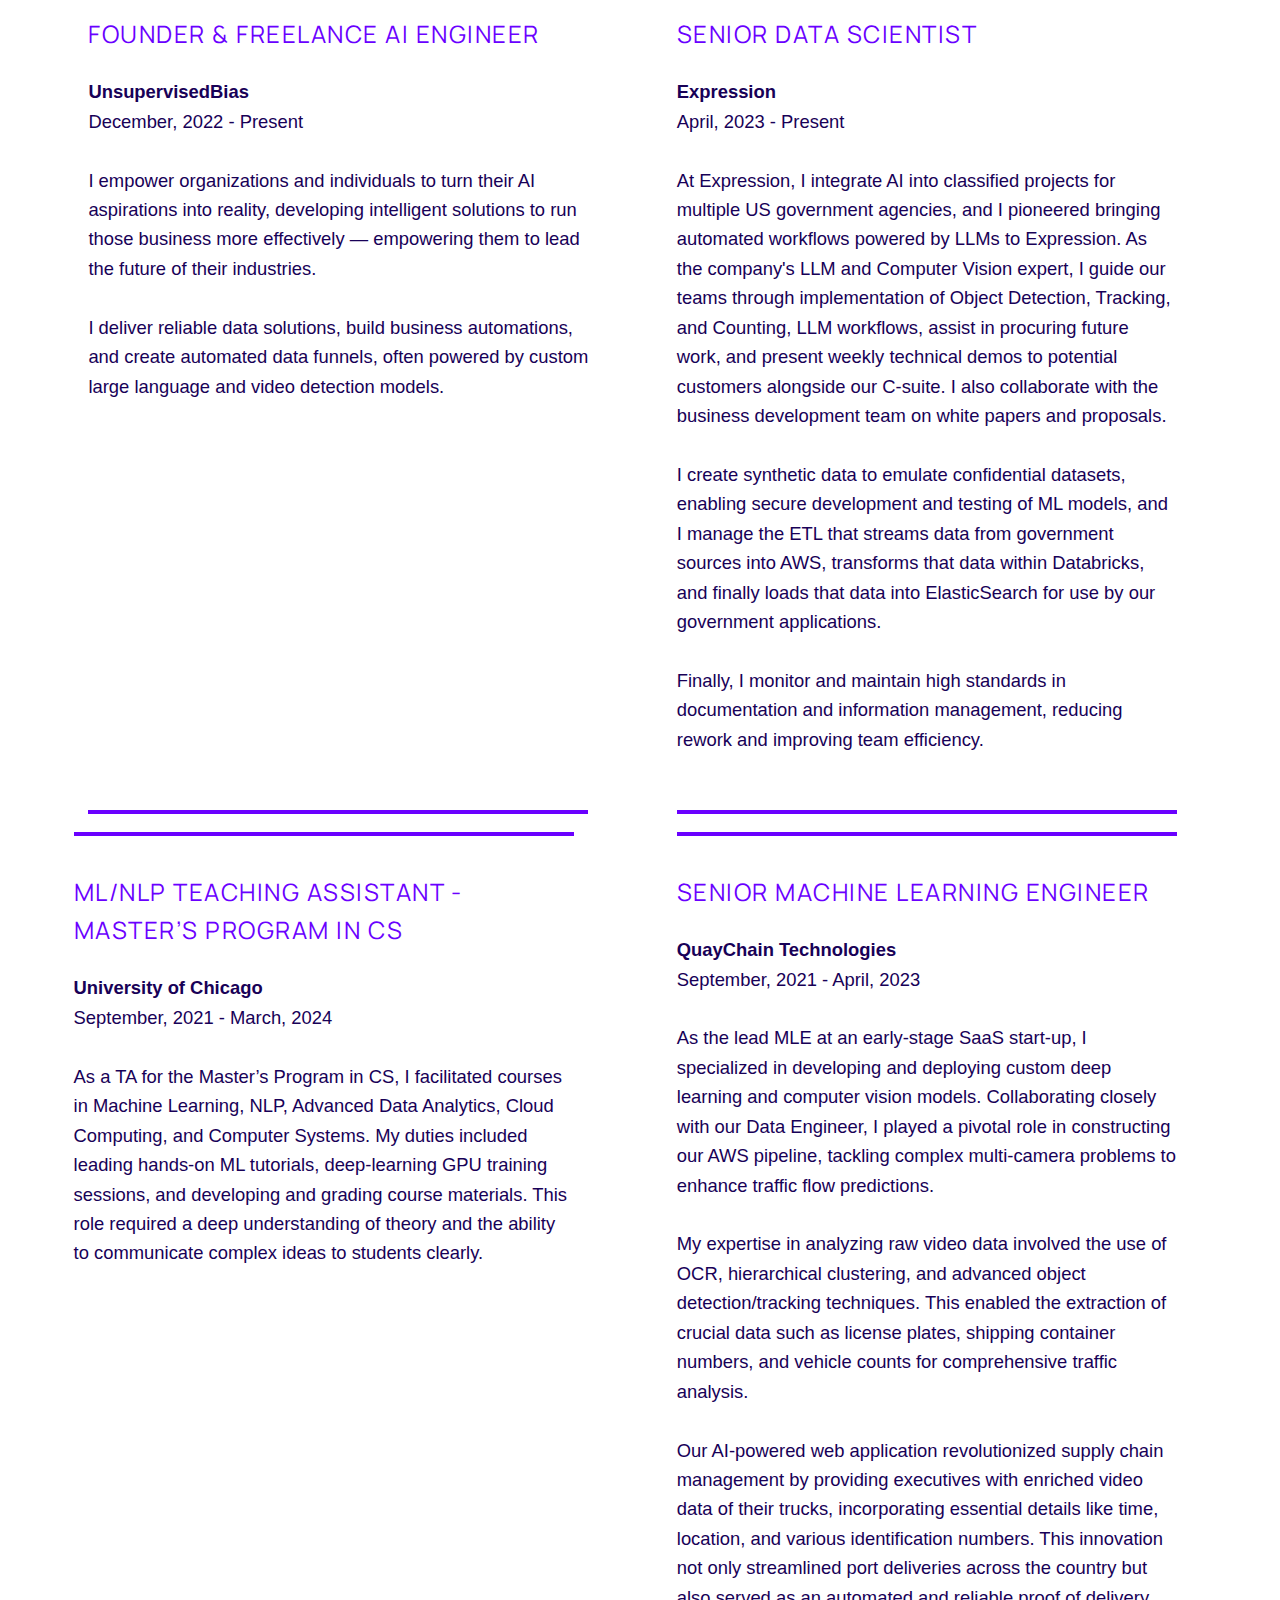
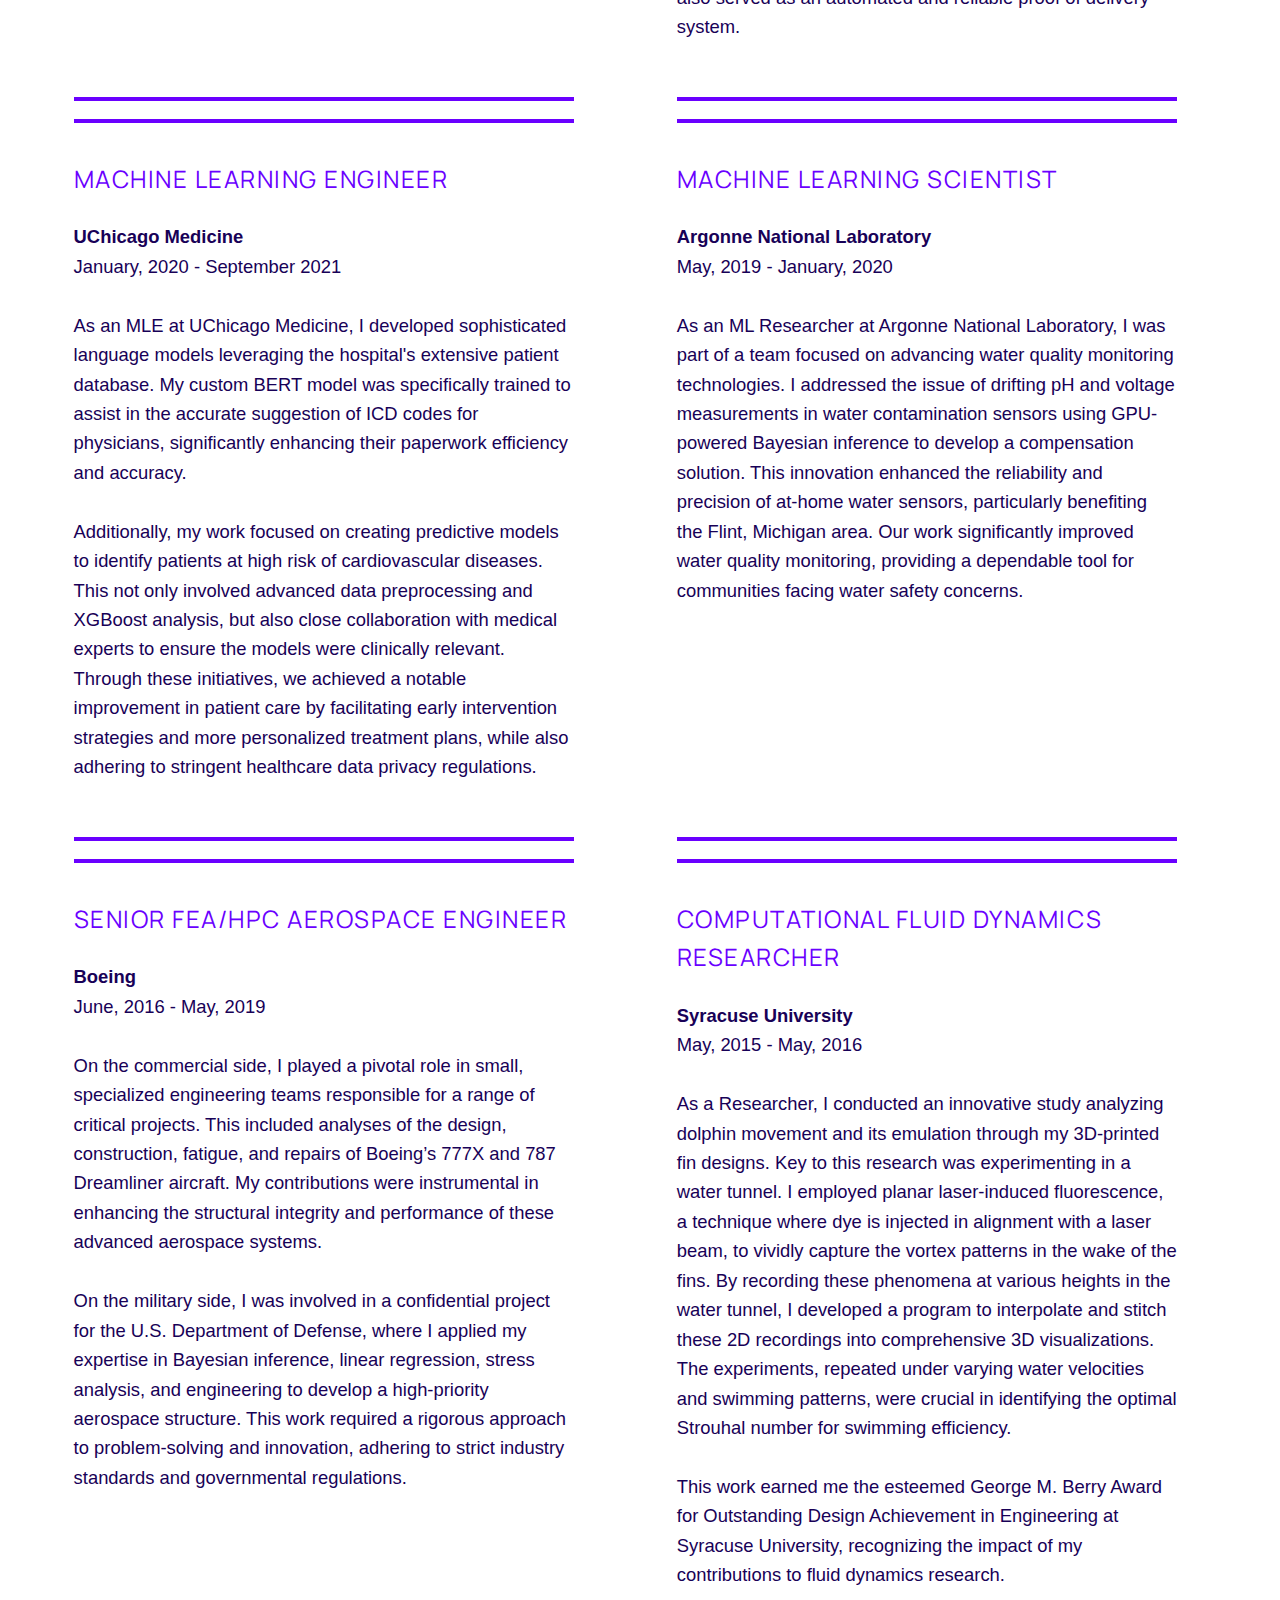
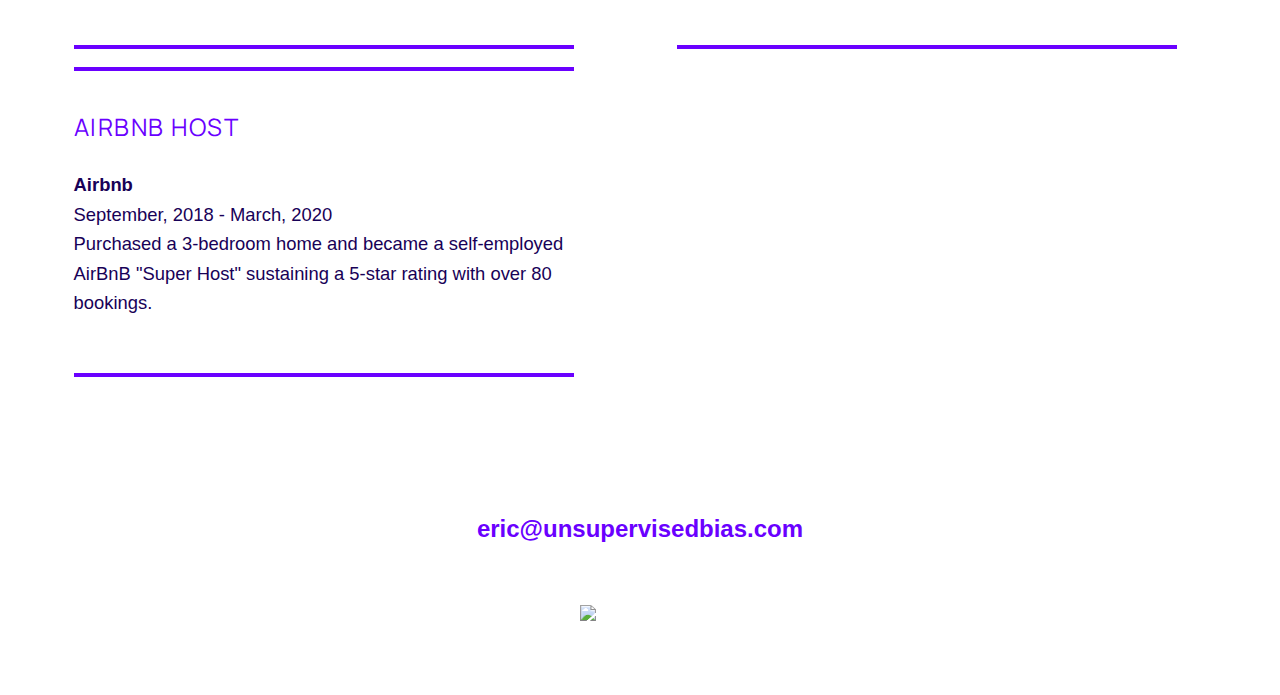
==== commit 7fc6ef4e: "update" ====
--- a/index.html
+++ b/index.html
@@ -101,7 +101,7 @@
                 <p><b>UnsupervisedBias</b><br>December, 2022 - Present<br><br>
                     I empower organizations and individuals to turn their AI aspirations into reality, developing
                     intelligent solutions to run those business more effectively — empowering them to lead the future of
-                    their industries.
+                    their industries.<br><br>
                     I deliver reliable data solutions, build business automations, and create automated data funnels,
                     often powered by custom large language and video detection models.
                 </p>
@@ -118,7 +118,7 @@
                     I create synthetic data to emulate confidential datasets, enabling secure development and testing of
                     ML models, and I manage the ETL that streams data from government sources into AWS, transforms that
                     data within Databricks, and finally loads that data into ElasticSearch for use by our government
-                    applications.
+                    applications.<br><br>
                     Finally, I monitor and maintain high standards in documentation and information management, reducing
                     rework and improving team efficiency.
                 </p>
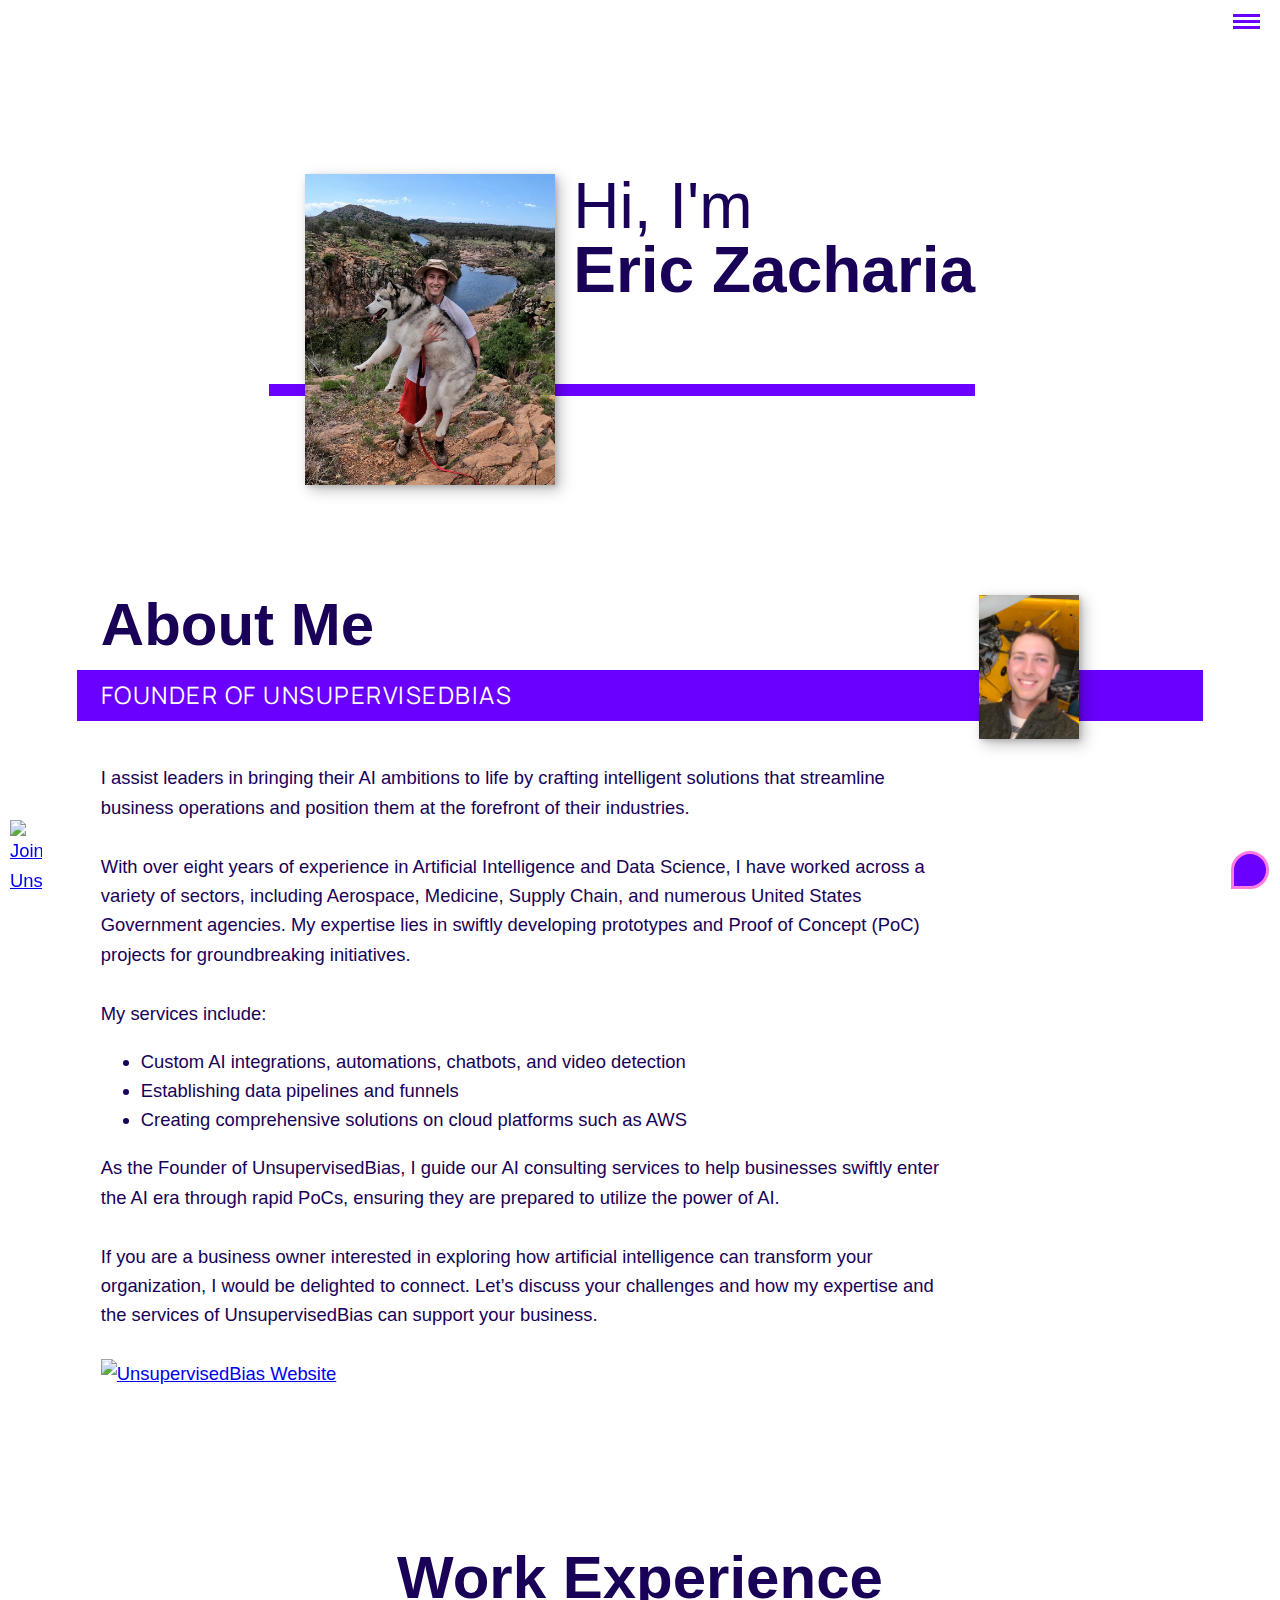
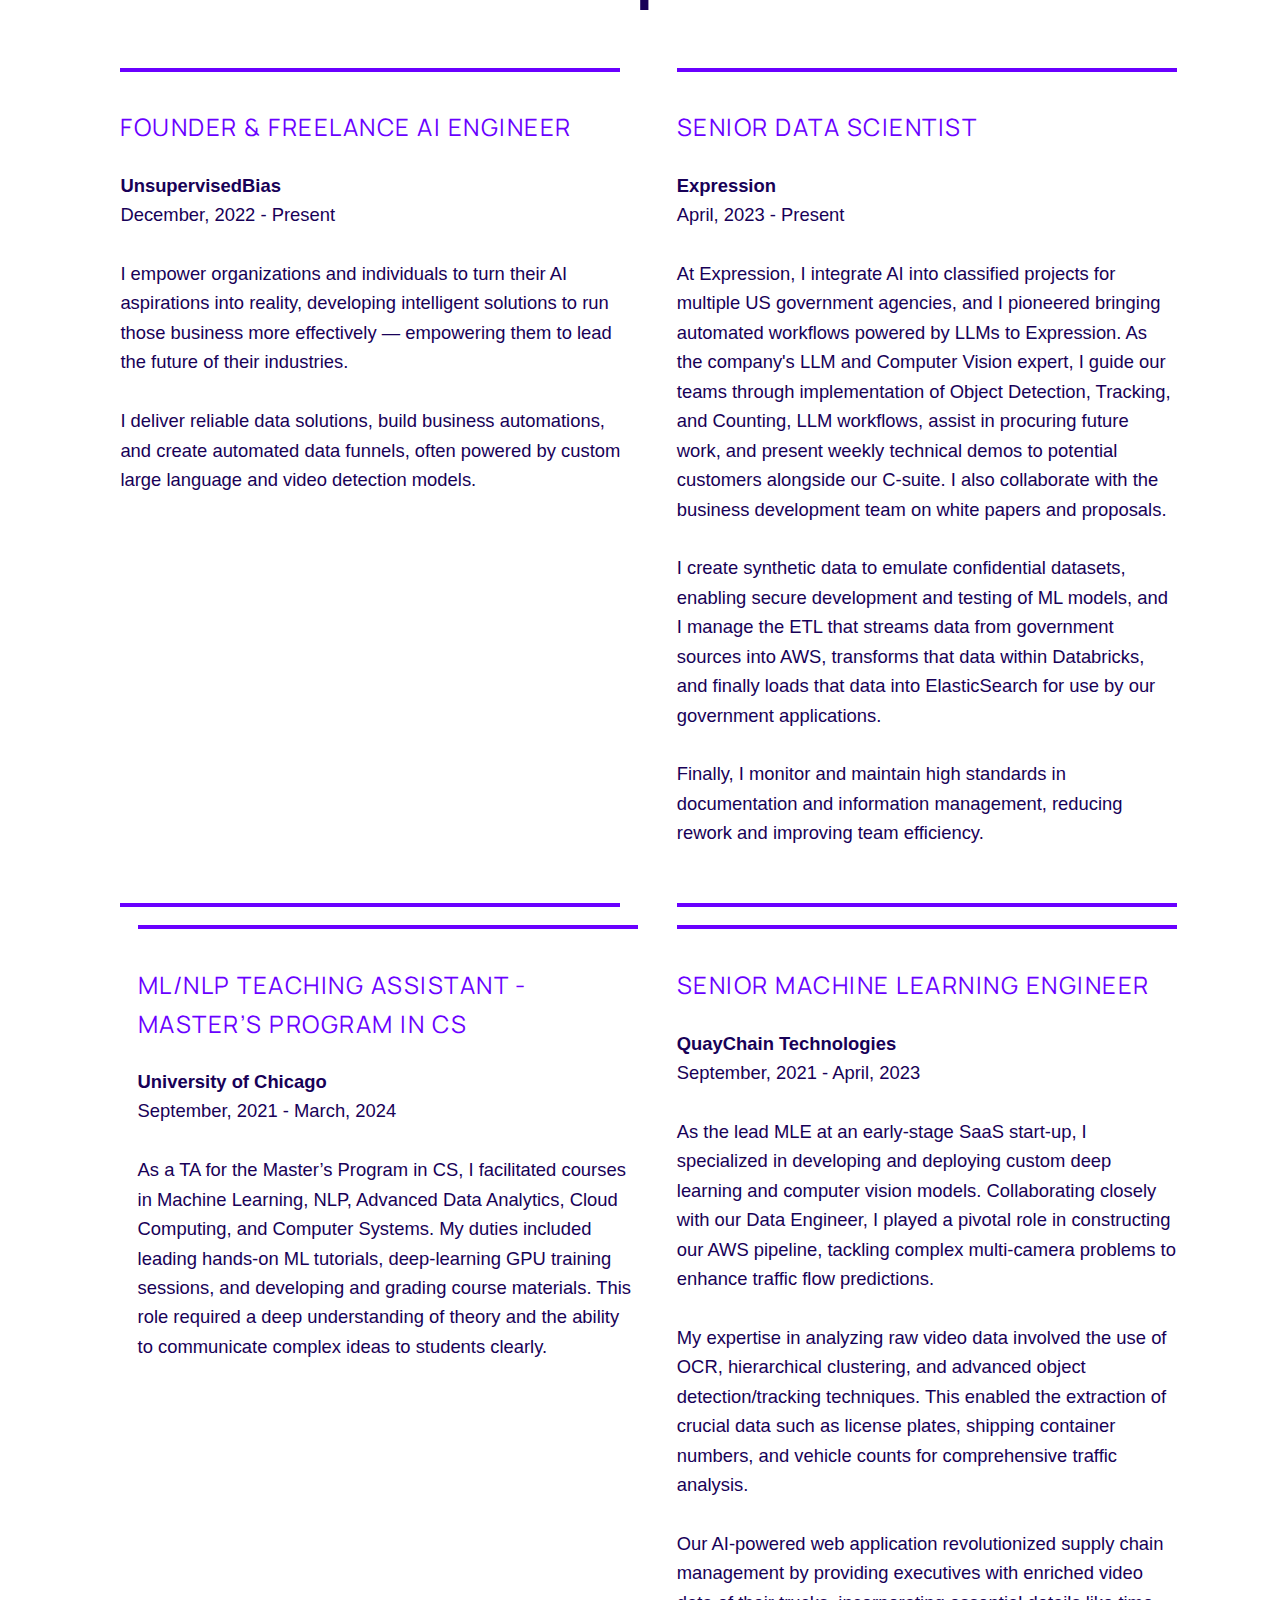
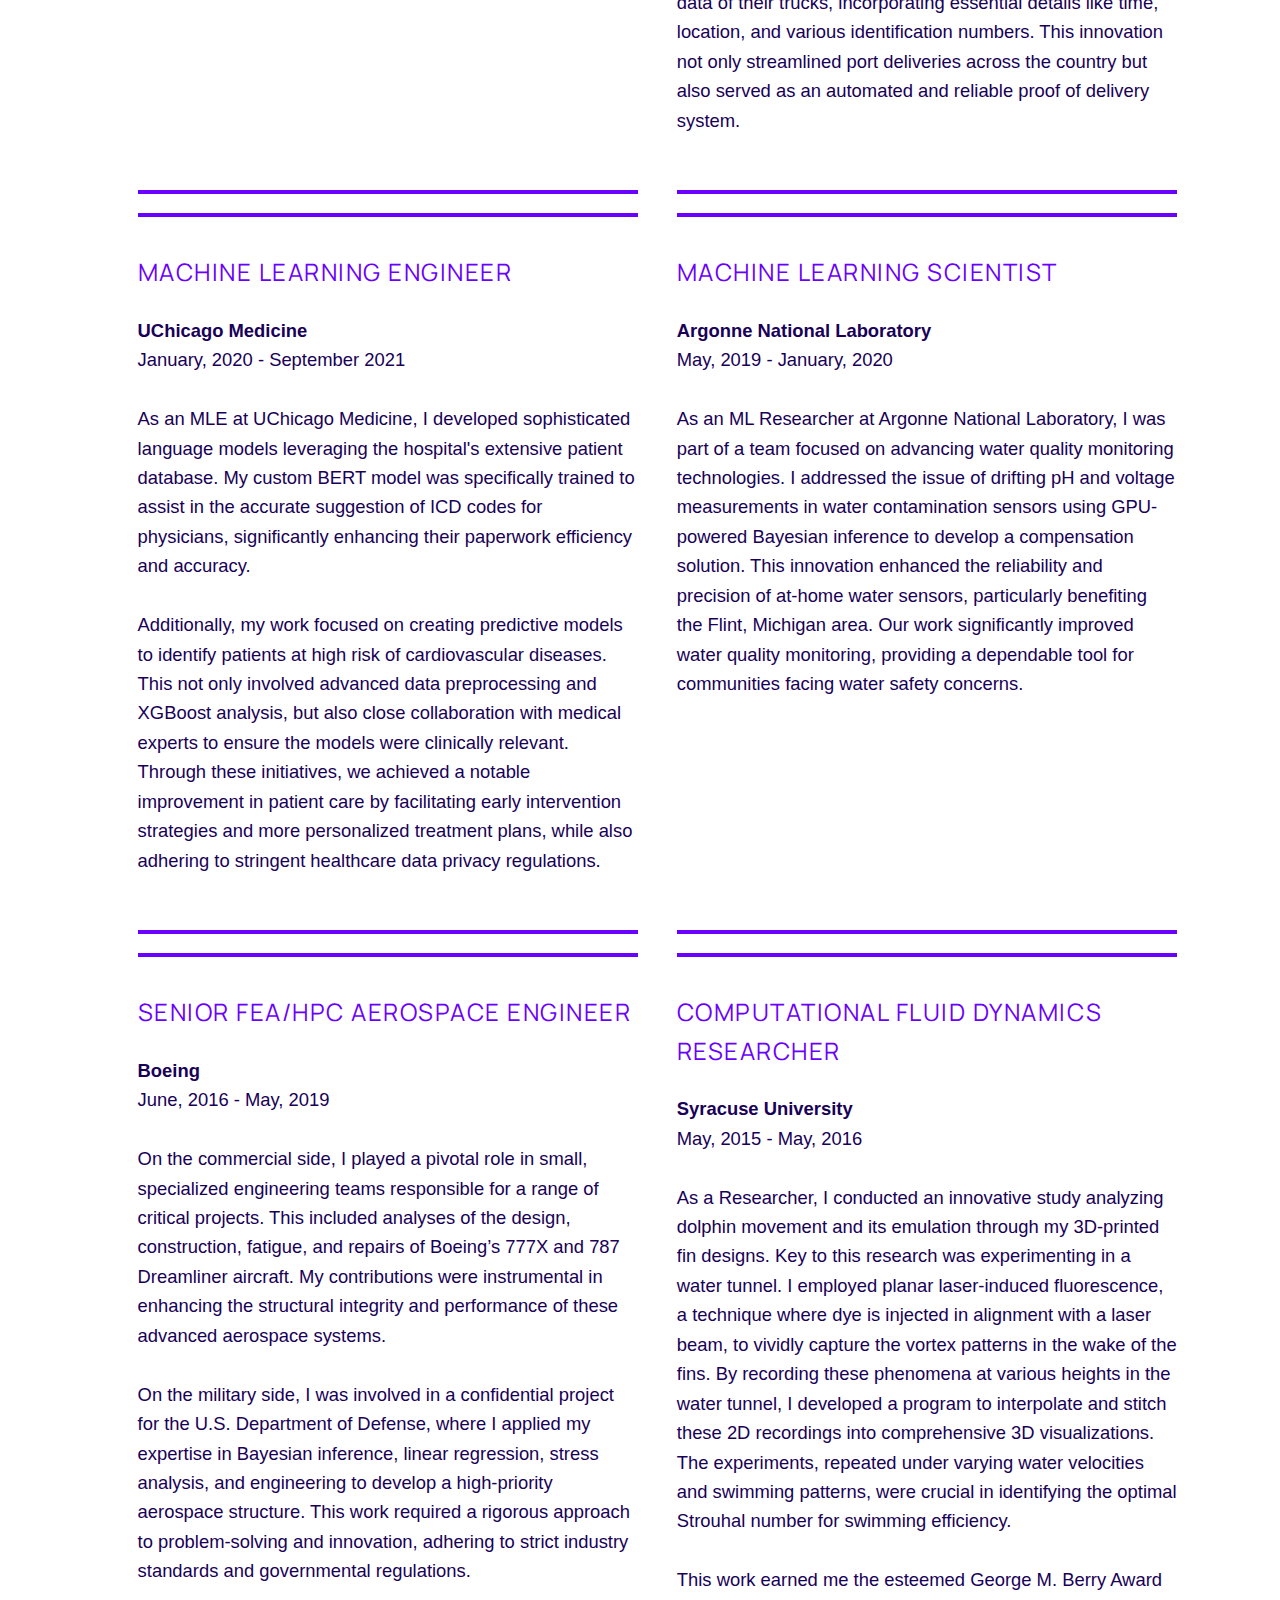
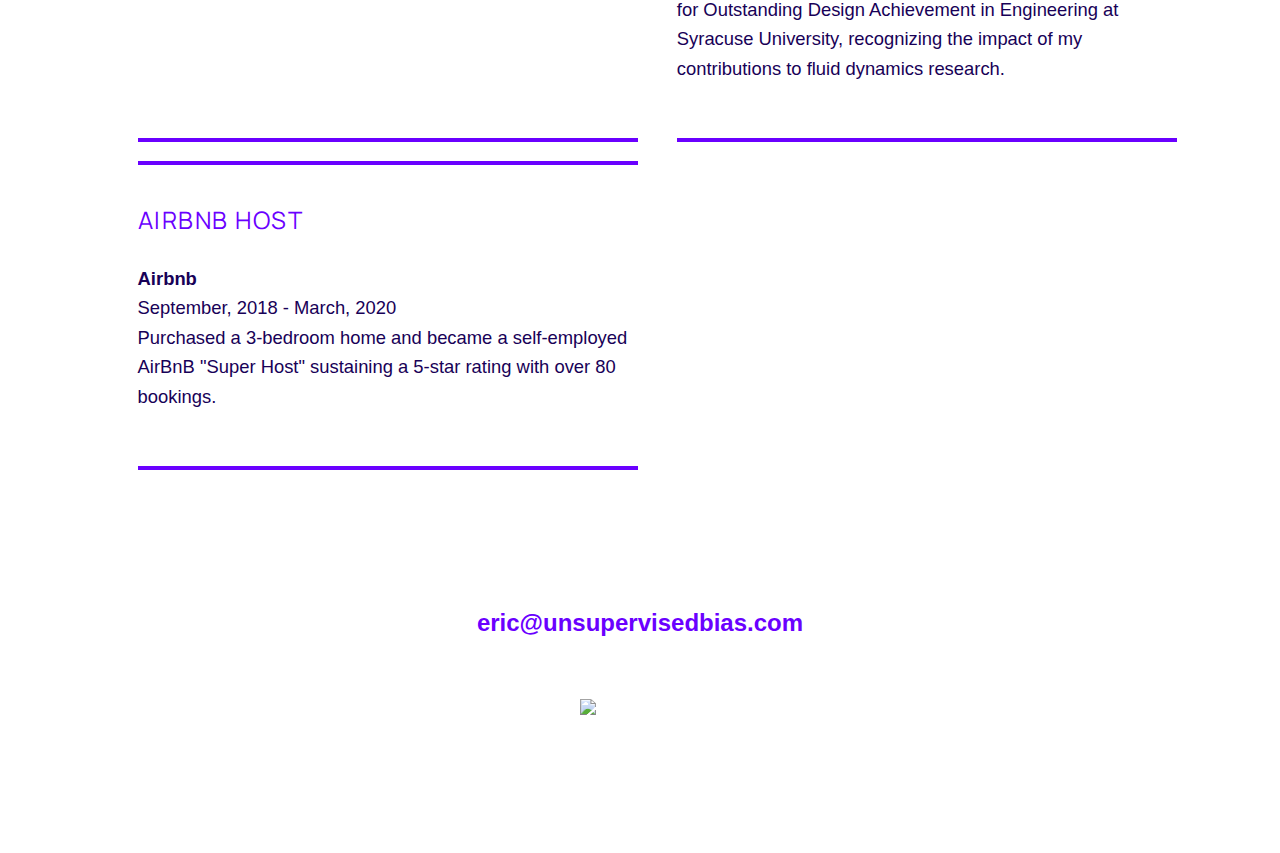
==== commit 6c0453e4: "fix logo" ====
--- a/index.html
+++ b/index.html
@@ -26,7 +26,7 @@
 <body>
     <a href="https://unsupervisedbias.com/" target="_blank"
         style="position: fixed; bottom: 5px; left: 10px; z-index: 1000;"><img
-            src="https://unsupervisedbias.com/img/UB_circle.svg" alt="Join UnsupervisedBias"
+            src="https://unsupervisedbias.com/img/UBLogo/UB_circle.svg" alt="Join UnsupervisedBias"
             style="width: 64px; height: auto;"></a>
 
     <header>
@@ -35,7 +35,7 @@
         </button>
         <nav class="nav">
             <ul class="nav__list">
-                <li class="nav__item"><a href="https://unsupervisedbias.com/" class="nav__link">UnsupervisedBias.com</a>
+                <li class="nav__item"><a href="https://unsupervisedbias.com/" class="nav__link">AI Consulting</a>
                 </li>
                 <li class="nav__item"><a href="#experience" class="nav__link">Experience</a></li>
                 <li class="nav__item"><a href="#about" class="nav__link">About</a></li>
@@ -79,7 +79,7 @@
                 organization, I would be delighted to connect. Let’s discuss your challenges and how my expertise and
                 the services of UnsupervisedBias can support your business. <br><br>
                 <a href="https://unsupervisedbias.com/book-call">
-                    <img src="https://unsupervisedbias.com/img/UBLong_v.png" alt="UnsupervisedBias Website">
+                    <img src="https://unsupervisedbias.com/img/UBLogo/UBLong_v.png" alt="UnsupervisedBias Website">
                 </a>
             </p>
         </div>
@@ -219,408 +219,16 @@
                 </p>
             </div>
         </div>
-        <!-- <a href="CV_EricZacharia.pdf" class="btn">Resum&eacute;</a> -->
-    </section>
-
-    <!-- Projects -->
-    <!-- crop photos to 3x2 aspect ratio -->
-    <!-- <section class="projects" id="projects">
-        <h2 class="section__title section__title--projects">Projects and Activities</h2>
-        <p class="section__subtitle section__subtitle--projects">A selection of my work</p>
-
-        <div class="portfolio">
-            <a href="https://github.com/ericzacharia/FrozenLakeQLearning" class="portfolio__item">
-                <img src="img/projects/frozenlake.png" alt="reinforcement learning enviornment" class="portfolio__img">
-                <div class="portfolio__text">
-                    <h3 class="item__title">Reinforcement Learning Robot</h3>
-                    <p class="item_body">Wrote DP and temporal difference algorithms to navigate a stochastic
-                        environment. Optimized Double Q-Learning parameters through cross-validation for a 77% success
-                        rate.
-                    </p>
-                </div>
-            </a>
-            <a href="https://github.com/ericzacharia/MusicGenreClassifier" class="portfolio__item">
-                <img src="img/projects/musicgenre.png" alt="music genre classifier" class="portfolio__img">
-                <div class="portfolio__text">
-                    <h3 class="item__title">Predicting the Genre of Music from MP3s</h3>
-                    <p class="item_body">Created a web app that transforms MP3s into spectrograms, which are passed
-                        through a CNN that classifies the genre of music.
-                    </p>
-                </div>
-            </a>
-            <a href="https://github.com/ericzacharia/Predicting-Stocks-with-Twitter-Sentiment" class="portfolio__item">
-                <img src="img/projects/TwitterSentimentThumbnail.png" alt="sentiment analysis video presentation"
-                    class="portfolio__img">
-                <div class="portfolio__text">
-                    <h3 class="item__title">Predicting Stocks with Sentiment Analysis of Live Tweets</h3>
-                    <p class="item_body">Created an intelligent bot to trade stocks based on the live opinions from
-                        people on Twitter.</p>
-                </div>
-            </a>
-            <a href="https://github.com/ericzacharia/MomentumTradingAlgorithm" class="portfolio__item">
-                <img src="img/projects/QuantConnect.png" alt="Algorithmic Trading Platform" class="portfolio__img">
-                <div class="portfolio__text">
-                    <h3 class="item__title">Momentum Trading Algorithm</h3>
-                    <p class="item_body">A momentum-based trading algorithm that beat the S&P 500 by 10% over a
-                        3-month period.
-                    </p>
-                </div>
-            </a>
-            <a href="https://github.com/ericzacharia/CIFAR10_CNN" class="portfolio__item">
-                <img src="img/projects/CIFAR10_CNN.png" alt="CIFAR10 image matrix" class="portfolio__img">
-                <div class="portfolio__text">
-                    <h3 class="item__title">Vanilla CNN Image Classifier</h3>
-                    <p class="item_body">A CNN image classifier written from scratch (without PyTorch or
-                        TensorFlow/Keras) using Python and NumPy.
-                    </p>
-                </div>
-            </a>
-            <a href="https://github.com/ericzacharia/MNIST_NN" class="portfolio__item">
-                <img src="img/projects/MNIST_NN.png" alt="MNIST handwritten digits" class="portfolio__img">
-                <div class="portfolio__text">
-                    <h3 class="item__title">Vanilla NN Handwritten Digit Classifier</h3>
-                    <p class="item_body">A NN handwritten digit classifier written from scratch (without PyTorch or
-                        TensorFlow/Keras) using Python and NumPy.
-                    </p>
-                </div>
-            </a>
-            <a href="https://main.deg6uz3enw8fu.amplifyapp.com/" class="portfolio__item">
-                <img src="img/projects/weddingwebsite.jpg" alt="Screenshot of Wedding Website" class="portfolio__img">
-                <div class="portfolio__text">
-                    <h3 class="item__title">Personal Wedding Website</h3>
-                    <p class="item_body">Created a website for my own wedding.
-                    </p>
-                </div>
-            </a>
-            <a href="https://github.com/ericzacharia/DietPlannerApp" class="portfolio__item">
-                <img src="img/projects/DietPlannerAppThubmnail.png" alt="picture of app icon" class="portfolio__img">
-                <div class="portfolio__text">
-                    <h3 class="item__title">Diet Planner iOS App</h3>
-                    <p class="item_body">An app to help you keep track of your diet's macronutrient distribution</p>
-                </div>
-            </a>
-            <a href="https://github.com/ericzacharia/SlackClone" class="portfolio__item">
-                <img src="img/projects/login.png" alt="picture of slack clone login page" class="portfolio__img">
-                <div class="portfolio__text">
-                    <h3 class="item__title">Slack Clone</h3>
-                    <p class="item_body">A single-page web application made with asynchronous JavaScript and Python
-                        Flask</p>
-                </div>
-            </a>
-            <a href="https://github.com/ericzacharia/ComparativeMarketAnalysis" class="portfolio__item">
-                <img src="img/projects/CAS.png" alt="Linear Regression Model" class="portfolio__img">
-                <div class="portfolio__text">
-                    <h3 class="item__title">Comparative Market Analysis</h3>
-                    <p class="item_body">Implemented a linear regression model to perform a comparative
-                        market analysis for my home before listing it on the market.
-                    </p>
-                </div>
-            </a>
-            <a href="https://github.com/ericzacharia/MarkovSpeakerRecognition" class="portfolio__item">
-                <img src="img/projects/speaker_recognition.png" alt="two different speakers" class="portfolio__img">
-                <div class="portfolio__text">
-                    <h3 class="item__title">Markov Speaker Recognition</h3>
-                    <p class="item_body">A program that guesses the speaker of a given text using a hash table and a
-                        markov model</p>
-                </div>
-            </a>
-            <a href="https://github.com/ericzacharia/BlackJack" class="portfolio__item">
-                <img src="img/projects/BlackJackGame.png" alt="picture of blackjack game in Python"
-                    class="portfolio__img">
-                <div class="portfolio__text">
-                    <h3 class="item__title">Python Blackjack Game</h3>
-                    <p class="item_body">An example of my Object-Oriented Programming experience with Python</p>
-                </div>
-            </a>
-            <a href="https://github.com/ericzacharia/Compiler_Nand2Tetris" class="portfolio__item">
-                <img src="img/projects/compiler.png" alt="A compiler graphic" class="portfolio__img">
-                <div class="portfolio__text">
-                    <h3 class="item__title">Compiler for the Jack Programming Language</h3>
-                    <p class="item_body">My compiler for the Jack Programming Language, from the open source Nand2Tetris
-                        course, written in Python</p>
-                </div>
-            </a>
-            <a href="https://github.com/ericzacharia/BlobVideoGame_Nand2Tetris" class="portfolio__item">
-                <img src="img/projects/Blob.png" alt="A screenshot of Blob" class="portfolio__img">
-                <div class="portfolio__text">
-                    <h3 class="item__title">Blob Video Game</h3>
-                    <p class="item_body">Inspired by the Snake Game and agar.io. Blob’s radius increases with each
-                        smaller blob consumed, while evading the increasing number of poison pellets.</p>
-                </div>
-            </a>
-            <a href="https://github.com/ericzacharia/VMToAssembly_Nand2Tetris" class="portfolio__item">
-                <img src="img/projects/assembly.jpg" alt="An assembly graphic" class="portfolio__img">
-                <div class="portfolio__text">
-                    <h3 class="item__title">Virtual Machine to Assembly Translator</h3>
-                    <p class="item_body">A Python program that translates virtual machine files into assembly language
-                        files.</p>
-                </div>
-            </a>
-            <a href="https://github.com/ericzacharia/CaesarCypher" class="portfolio__item">
-                <img src="img/projects/Caesar.jpg" alt="A picture of Caesar" class="portfolio__img">
-                <div class="portfolio__text">
-                    <h3 class="item__title">Caesar Cypher</h3>
-                    <p class="item_body">A Python program that encrypts and decrpyts files using the Caesar Cypher
-                        method.</p>
-                </div>
-            </a>
-            <a href="https://github.com/ericzacharia/Stock-History-Graph-Generator" class="portfolio__item">
-                <img src="img/projects/stock.jpg" alt="A graph of MSFT stock" class="portfolio__img">
-                <div class="portfolio__text">
-                    <h3 class="item__title">Stock API Graph Generator</h3>
-                    <p class="item_body">A Python program that graphs the closing stock price for the past 20 years of a
-                        given stock symbol.</p>
-                </div>
-            </a>
-            <a href="https://github.com/ericzacharia/Authorship" class="portfolio__item">
-                <img src="img/projects/shakespeare.jpg" alt="A photo of William Shakespeare" class="portfolio__img">
-                <div class="portfolio__text">
-                    <h3 class="item__title">Authorship Verification</h3>
-                    <p class="item_body">Prints the proportion of 1-letter, 2-letter, …, and 13+ letter words in an
-                        input text file. The proportions are compared to a known text known to check against plagarism.
-                    </p>
-                </div>
-            </a>
-            <a href="https://github.com/ericzacharia/RomanNumeralTranslator" class="portfolio__item">
-                <img src="img/projects/romannumeral.jpg" alt="A photo of Roman numeral engravings in New York"
-                    class="portfolio__img">
-                <div class="portfolio__text">
-                    <h3 class="item__title">Roman Numeral Translator</h3>
-                    <p class="item_body">A Python program that translates Roman numerals into Arabic numbers.</p>
-                </div>
-            </a>
-            <a class="portfolio__item">
-                <img src="img/projects/rentvsbuy.png" alt="picture of Buy vs Rent spreadsheet" class="portfolio__img">
-                <div class="portfolio__text">
-                    <h3 class="item__title">Buy vs Rent Calculator (no link)</h3>
-                    <p class="item_body">A spreadsheet that helps you decide whther to buy or rent a home in your area
-                    </p>
-                </div>
-            </a>
-            <a href="https://github.com/ericzacharia?tab=repositories" class="portfolio__item">
-                <img src="img/projects/code.jpg" alt="picture of code" class="portfolio__img">
-                <div class="portfolio__text">
-                    <h3 class="item__title">GitHub Repository</h3>
-                    <p class="item_body">Python and web development projects since the start of my journey.</p>
-                </div>
-            </a>
-            <a href="https://www.youtube.com/watch?v=ayPEDyC2Sqw" class="portfolio__item">
-                <img src="img/projects/pipersunset.png" alt="picture of a sunset and the wing of a piper cherokee"
-                    class="portfolio__img">
-                <div class="portfolio__text">
-                    <h3 class="item__title">Certified Private Pilot</h3>
-                    <p class="item_body">Videos to remember my early flight experiences.</p>
-                </div>
-            </a>
-            <a href="https://www.youtube.com/watch?v=-avqQ-vs4H8&list=PLKIIQahKs5SEXn9dX2b4A6B1Ggfh8m1MQ&index=1"
-                class="portfolio__item">
-                <img src="img/projects/research.jpg" alt="picture of a von Karman vortex street" class="portfolio__img">
-                <div class="portfolio__text">
-                    <h3 class="item__title">Hydrodynamics of Dolphin Caudal Fins</h3>
-                    <p class="item_body">Videos to remember my research experience.</p>
-                </div>
-            </a>
-            <a href="https://www.youtube.com/watch?v=-Fq1wf9Vics" class="portfolio__item">
-                <img src="img/projects/DBF.jpg" alt="picture of a model airplane designed on SolidWorks"
-                    class="portfolio__img">
-                <div class="portfolio__text">
-                    <h3 class="item__title">Aircraft Design, Build, Fly competition</h3>
-                    <p class="item_body">Final Flight video. </p>
-                </div>
-            </a>
-        </div>
-        <a href="img/PredictingTheGenreOfMusicWithCNNs.pdf" class="btn"><i>Predicting the Genre of Music Samples without
-                Extracting Audio Features using a Convolutional Neural Network</i>,
-            2021</a> <br>
-        <a href="img/Predicting the Stock Market using the BERT Model and Sentiment Analysis of Live Tweets.pdf"
-            class="btn"><i>Predicting the Stock Market using the BERT Model and Sentiment Analysis of Live Tweets</i>,
-            2021</a><br>
-        <a href="img/Hydrodynamics_of_Dolphin_Caudal_Fins.pdf" class="btn"><i>Hydrodynamics of Dolphin Caudal Fins</i>,
-            2016</a>
-
-    </section> -->
-
-    <!-- Skills -->
-    <!-- <section id="skills">
-        <div class="container">
-            <div class="row">
-                <div class="col-lg-12 text-center">
-                    <h2 class="section-heading text-uppercase">Skills</h2>
-                    <h3 class="section-subheading text-muted">Advanced</h3>
-                    <div class="skills_imgs">
-                        <img class="img-tech" src="img/skills/python.png" alt="Python">
-                        <img class="img-tech" src="img/skills/AWS.png" alt="Amazon Web Services">
-                        <img class="img-tech" src="img/skills/numpy.png" alt="NumPy">
-                        <img class="img-tech" src="img/skills/pandas.png" alt="Pandas">
-                        <img class="img-tech" src="img/skills/pytorch.png" alt="PyTorch">
-                        <img class="img-tech" src="img/skills/tensorflow.png" alt="tensorflow">
-                        <img class="img-tech" src="img/skills/huggingface.png" alt="Hugging Face">
-                        <img class="img-tech" src="img/skills/jupyter.png" alt="Jupyter">
-                        <img class="img-tech" src="img/skills/colab.png" alt="Google Colab">
-                        <img class="img-tech" src="img/skills/scikit-learn.jpg" alt="Sklearn">
-                        <img class="img-tech" src="img/skills/sql.png" alt="SQL">
-                        <img class="img-tech" src="img/skills/matplotlib.png" alt="matplotlib">
-                        <img class="img-tech" src="img/skills/QuantConnect.png" alt="QuantConnect">
-                        <img class="img-tech" src="img/skills/html.png" alt="HTML">
-                        <img class="img-tech" src="img/skills/css.png" alt="CSS">
-                        <img class="img-tech" src="img/skills/visual_studio_code.png" alt="Visual Studio Code">
-                        <img class="img-tech" src="img/skills/terminal.png" alt="Terminal">
-                        <img class="img-tech" src="img/skills/GitBash.jpg" alt="Git Bash">
-                        <img class="img-tech" src="img/skills/git.png" alt="Git">
-                        <img class="img-tech" src="img/skills/github.png" alt="GitHub">
-                        <img class="img-tech" src="img/skills/matlab.png" alt="MATLAB">
-                        <img class="img-tech" src="img/skills/latex.png" alt="LaTeX">
-                        <img class="img-tech" src="img/skills/excel.png" alt="Excel">
-                        <img class="img-tech" src="img/skills/powerpoint.png" alt="Powerpoint">
-                        <img class="img-tech" src="img/skills/word.png" alt="Word">
-                        <img class="img-tech" src="img/skills/windows.png" alt="Window OS">
-                        <img class="img-tech" src="img/skills/apple.png" alt="Mac OS">
-                    </div>
-
-                    <h3 class="section-subheading text-muted">Dabbled</h3>
-                    <div class="skills_imgs">
-                        <img class="img-tech" src="img/skills/docker.png" alt="Docker">
-                        <img class="img-tech" src="img/skills/fastapi.png" alt="Fast API">
-                        <img class="img-tech" src="img/skills/alpaca.png" alt="Alpaca API">
-                        <img class="img-tech" src="img/skills/pymc3.png" alt="PyMC3">
-                        <img class="img-tech" src="img/skills/xgboost.png" alt="xgboost">
-                        <img class="img-tech" src="img/skills/Networkx.png" alt="Networkx">
-                        <img class="img-tech" src="img/skills/twitterAPI.jpeg" alt="Twitter API">
-                        <img class="img-tech" src="img/skills/tweepy.png" alt="Tweepy">
-                        <img class="img-tech" src="img/skills/seaborn.png" alt="Seaborn">
-                        <img class="img-tech" src="img/skills/pycharm.png" alt="PyCharm">
-                        <img class="img-tech" src="img/skills/atom.png" alt="Atom">
-                        <img class="img-tech" src="img/skills/Go.png" alt="Go programming language">
-                        <img class="img-tech" src="img/skills/flask.jpg" alt="Flask">
-                        <img class="img-tech" src="img/skills/gitlab.png" alt="GitLab">
-                        <img class="img-tech" src="img/skills/json.png" alt="JSON">
-                        <img class="img-tech" src="img/skills/javascript.png" alt="JavaScript">
-                        <img class="img-tech" src="img/skills/react.png" alt="React.js">
-                        <img class="img-tech" src="img/skills/jquery.png" alt="Jquery">
-                        <img class="img-tech" src="img/skills/php.png" alt="PHP">
-                        <img class="img-tech" src="img/skills/apache.png" alt="Apache">
-                        <img class="img-tech" src="img/skills/bootstrap.png" alt="Bootstrap">
-                        <img class="img-tech" src="img/skills/azure_devops.png" alt="Azure">
-                        <img class="img-tech" src="img/skills/scala.png" alt="Scala">
-                        <img class="img-tech" src="img/skills/spark.png" alt="Spark">
-                    </div>
-
-                </div>
-            </div>
-
-
-        </div>
-        </div>
-    </section> -->
-
-
-    <!-- Relevent Coursework-->
-    <!-- <section class="coursework" id="coursework">
-        <h2 class="section__title section__title--skills">CS Coursework</h2>
-        <p class="courses__description">Click to find out more details about each class below on the University of
-            Chicago's website.</p>
-        <ul class="course-list">
-
-            <a href="https://mpcs-courses.cs.uchicago.edu/2021-22/autumn/courses/53112">
-                <li class="course course_ml">
-                    <p class="section__subtitle section__subtitle--course">Advanced Data Analytics</p>
-                    <p>Autumn 2021</p>
-                    <da>Data Analytics Specialization</da>
-                </li>
-            </a><a href="https://mpcs-courses.cs.uchicago.edu/2021-22/autumn/courses/52560">
-                <li class="course">
-                    <p class="section__subtitle section__subtitle--course">Applied Financial Technology</p>
-                    <p>Autumn 2021</p>
-                </li>
-            </a>
-
-            <a href="https://mpcs-courses.cs.uchicago.edu/2021-22/autumn/courses/53001">
-                <li class="course course_ml">
-                    <p class="section__subtitle section__subtitle--course">Databases</p>
-                    <p>Autumn 2021</p>
-                    <da>Data Analytics Specialization</da>
-                </li>
-            </a>
-            <a href="https://mpcs-courses.cs.uchicago.edu/2021-22/summer/courses/53113">
-                <li class="course course_ml">
-                    <p class="section__subtitle section__subtitle--course">Natural Language Processing</p>
-                    <p>Summer 2021</p>
-                    <da>Data Analytics Specialization</da>
-                </li>
-            </a>
-            <a href="https://mpcs-courses.cs.uchicago.edu/2020-21/summer/courses/51039">
-                <li class="course">
-                    <p class="section__subtitle section__subtitle--course">Mobile Software Development</p>
-                    <p>Summer 2021</p>
-                </li>
-            </a>
-            <a href="https://mpcs-courses.cs.uchicago.edu/2020-21/spring/courses/53111">
-                <li class="course course_ml">
-                    <p class="section__subtitle section__subtitle--course">Machine Learning</p>
-                    <p>Spring 2021</p>
-                    <da>Data Analytics Specialization</da>
-                </li>
-            </a>
-            <a href="https://mpcs-courses.cs.uchicago.edu/2020-21/spring/courses/52060">
-
-                <li class="course">
-                    <p class="section__subtitle section__subtitle--course">Parallel Programming</p>
-                    <p>Spring 2021</p>
-                </li>
-            </a>
-            <a href="https://mpcs-courses.cs.uchicago.edu/2020-21/spring/courses/51052">
-                <li class="course">
-                    <p class="section__subtitle section__subtitle--course">Advanced Python</p>
-                    <p>Spring 2021</p>
-                </li>
-            </a>
-            <a href="https://mpcs-courses.cs.uchicago.edu/2020-21/winter/courses/53110">
-                <li class="course course_ml">
-                    <p class="section__subtitle section__subtitle--course">Foundations of Computatonal Data Analysis</p>
-                    <p>Winter 2021</p>
-                    <da>Data Analytics Specialization</da>
-                </li>
-            </a>
-            <a href="https://mpcs-courses.cs.uchicago.edu/2020-21/winter/courses/52553-2">
-                <li class="course">
-                    <p class="section__subtitle section__subtitle--course">Web Development</p>
-                    <p>Winter 2021</p>
-                </li>
-            </a>
-            <a href="https://mpcs-courses.cs.uchicago.edu/2020-21/winter/courses/55001-1">
-                <li class="course">
-                    <p class="section__subtitle section__subtitle--course">Algorithms</p>
-                    <p>Winter 2021</p>
-                </li>
-            </a>
-            <a href="https://mpcs-courses.cs.uchicago.edu/2020-21/autumn/courses/51042-1">
-                <li class="course">
-                    <p class="section__subtitle section__subtitle--course">Intermediate Python Programming</p>
-                    <p>Autumn 2020</p>
-                </li>
-            </a>
-            <a href="https://mpcs-courses.cs.uchicago.edu/2020-21/autumn/courses/52011-3">
-                <li class="course">
-                    <p class="section__subtitle section__subtitle--course">Introduction to Computer Systems</p>
-                    <p>Autumn 2020</p>
-                </li>
-            </a>
-            <a href="https://mpcs-courses.cs.uchicago.edu/2020-21/autumn/courses/50103-1">
-                <li class="course">
-                    <p class="section__subtitle section__subtitle--course">Discrete Mathematics</p>
-                    <p>Autumn 2020</p>
-                </li>
-            </a>
-        </ul>
-    </section>
- -->
+    </section>
+
     <!-- Contact Me -->
     <section class="contact" id="contact">
         <a href="mailto:eric@unsupervisedbias.com" class="contact__link">eric@unsupervisedbias.com</a>
         <ul class="social-list">
             <li class="social-list__item">
                 <a class="social-list__link" href="https://unsupervisedbias.com/">
-                    <img src="https://unsupervisedbias.com/img/UB.svg" alt="Unsupervised Bias Logo" class="custom-icon">
+                    <img src="https://unsupervisedbias.com/img/UBLogo/UB.svg" alt="Unsupervised Bias Logo"
+                        class="custom-icon">
                 </a>
             </li>
             <li class="social-list__item">
@@ -636,6 +244,21 @@
         </ul>
     </section>
 
+    <!-- Chatbot -->
+    <div id="chatbot-icon">
+        <i class="fas fa-comment"></i>
+    </div>
+
+    <div id="chatbot-window">
+        <div id="chatbot-header">
+            <div id="chatbot-title"><img src="https://unsupervisedbias.com//img/UBLogo/UBLong_wp.png"
+                    style="margin-left: 26%; margin-top:7px; width: 190px; height: auto;"> </div>
+            <!-- <div id="chatbot-title">UnsupervisedBias AI <img src="./img/UBLogo/UBLong_w.png" style="width: 36px; height: auto;"> </div> -->
+            <div id="chatbot-close">&times;</div>
+        </div>
+        <iframe id="chatbot-iframe" src="https://ub.unsupervisedbias.com/?embed=true"></iframe>
+    </div>
+
     <script src="index.js"></script>
 
 </body>
--- a/css/style.css
+++ b/css/style.css
@@ -1,15 +1,17 @@
 /* @import url('https://fonts.googleapis.com/css2?family=Montserrat:wght@400&display=swap');
 @import url('https://fonts.googleapis.com/css2?family=Titillium+Web:wght@300&display=swap');
 @import url('https://fonts.googleapis.com/css2?family=Titillium+Web:wght@700&display=swap'); */
-*,
-*::before,
-*::after {
+.about-me,
+.section__subtitle,
+.section__subtitle--about,
+.about-me::before,
+.about-me::after {
   box-sizing: border-box;
 }
 
 :root {
   --ff-primary: Sans-Serif, Serif;
-  --ff-secondary: 'Manrope', 'Playfair Display','Source Sans Regular', Sans-Serif;
+  --ff-secondary: 'Manrope', 'Playfair Display', 'Source Sans Regular', Sans-Serif;
   --fw-reg: 400;
   --fw-bold: 700;
   --clr-light: #fff;
@@ -21,6 +23,15 @@
   --fs-body: 0.8rem;
   --bs: 0.25em 0.25em 0.75em rgba(0, 0, 0, .25),
     0.125em 0.125em 0.25em rgba(0, 0, 0, .15);
+  --dark-purple: #180157;
+  --violet: #6a00ff;
+  --white: #ffffff;
+  --pink: #FF7CDE;
+  --light-pink: #fea1f4;
+  --link-hover-color: #ffffff;
+  --yellow: #ffc107;
+  --cta-text-color: #333333;
+  --orange: #ff8c00;
 }
 
 @media (min-width: 900px) {
@@ -42,6 +53,7 @@
   background: var(--clr-light);
   color: var(--clr-dark);
   margin: 0;
+  padding: 5%;
   font-family: var(--ff-primary);
   font-size: var(--fs-body);
   line-height: 1.6;
@@ -680,4 +692,81 @@
 .experience p {
   /* # left aliggn the text */
   text-align: left;
+}
+
+/* Chatbot icon */
+#chatbot-icon {
+  position: fixed;
+  bottom: 11px;
+  right: 11px;
+  width: 32px;
+  height: 32px;
+  background-color: var(--violet);
+  color: var(--white);
+  border: 3px solid var(--pink);
+  border-radius: 50% 50% 50% 0;
+  display: flex;
+  justify-content: center;
+  align-items: center;
+  cursor: pointer;
+  z-index: 1000;
+}
+
+/* Chatbot window */
+#chatbot-window {
+  position: fixed;
+  bottom: 20px;
+  right: 20px;
+  width: 350px;
+  height: 485px;
+  border: 4px solid var(--pink);
+  background-color: var(--violet);
+  border-radius: 17px;
+  display: none;
+  flex-direction: column;
+  z-index: 1000;
+}
+
+/* Chatbot header */
+#chatbot-header {
+  display: flex;
+  justify-content: space-between;
+  align-items: center;
+  padding: 1px;
+  background-color: var(--violet);
+  color: #fff;
+  /* border-bottom: 2px solid var(--pink); */
+  border-radius: 15px;
+  /* only border radius on bottom */
+}
+
+/* Title */
+#chatbot-title {
+  flex-grow: 1;
+  text-align: center;
+  /* font-size: 1.25em; */
+  font-weight: bold;
+  /* margin-left: -25px;  */
+}
+
+/* Close button */
+#chatbot-close {
+  font-size: 1.25em;
+  cursor: pointer;
+  margin-right: 10px;
+  color: #fff;
+}
+
+#chatbot-close:hover {
+  color: var(--pink);
+}
+
+/* Iframe container */
+#chatbot-iframe {
+  flex: 1;
+  width: 100%;
+  border: none;
+  /* border-radius: 15px; */
+  border-bottom-left-radius: 13px;
+  border-bottom-right-radius: 13px;
 }